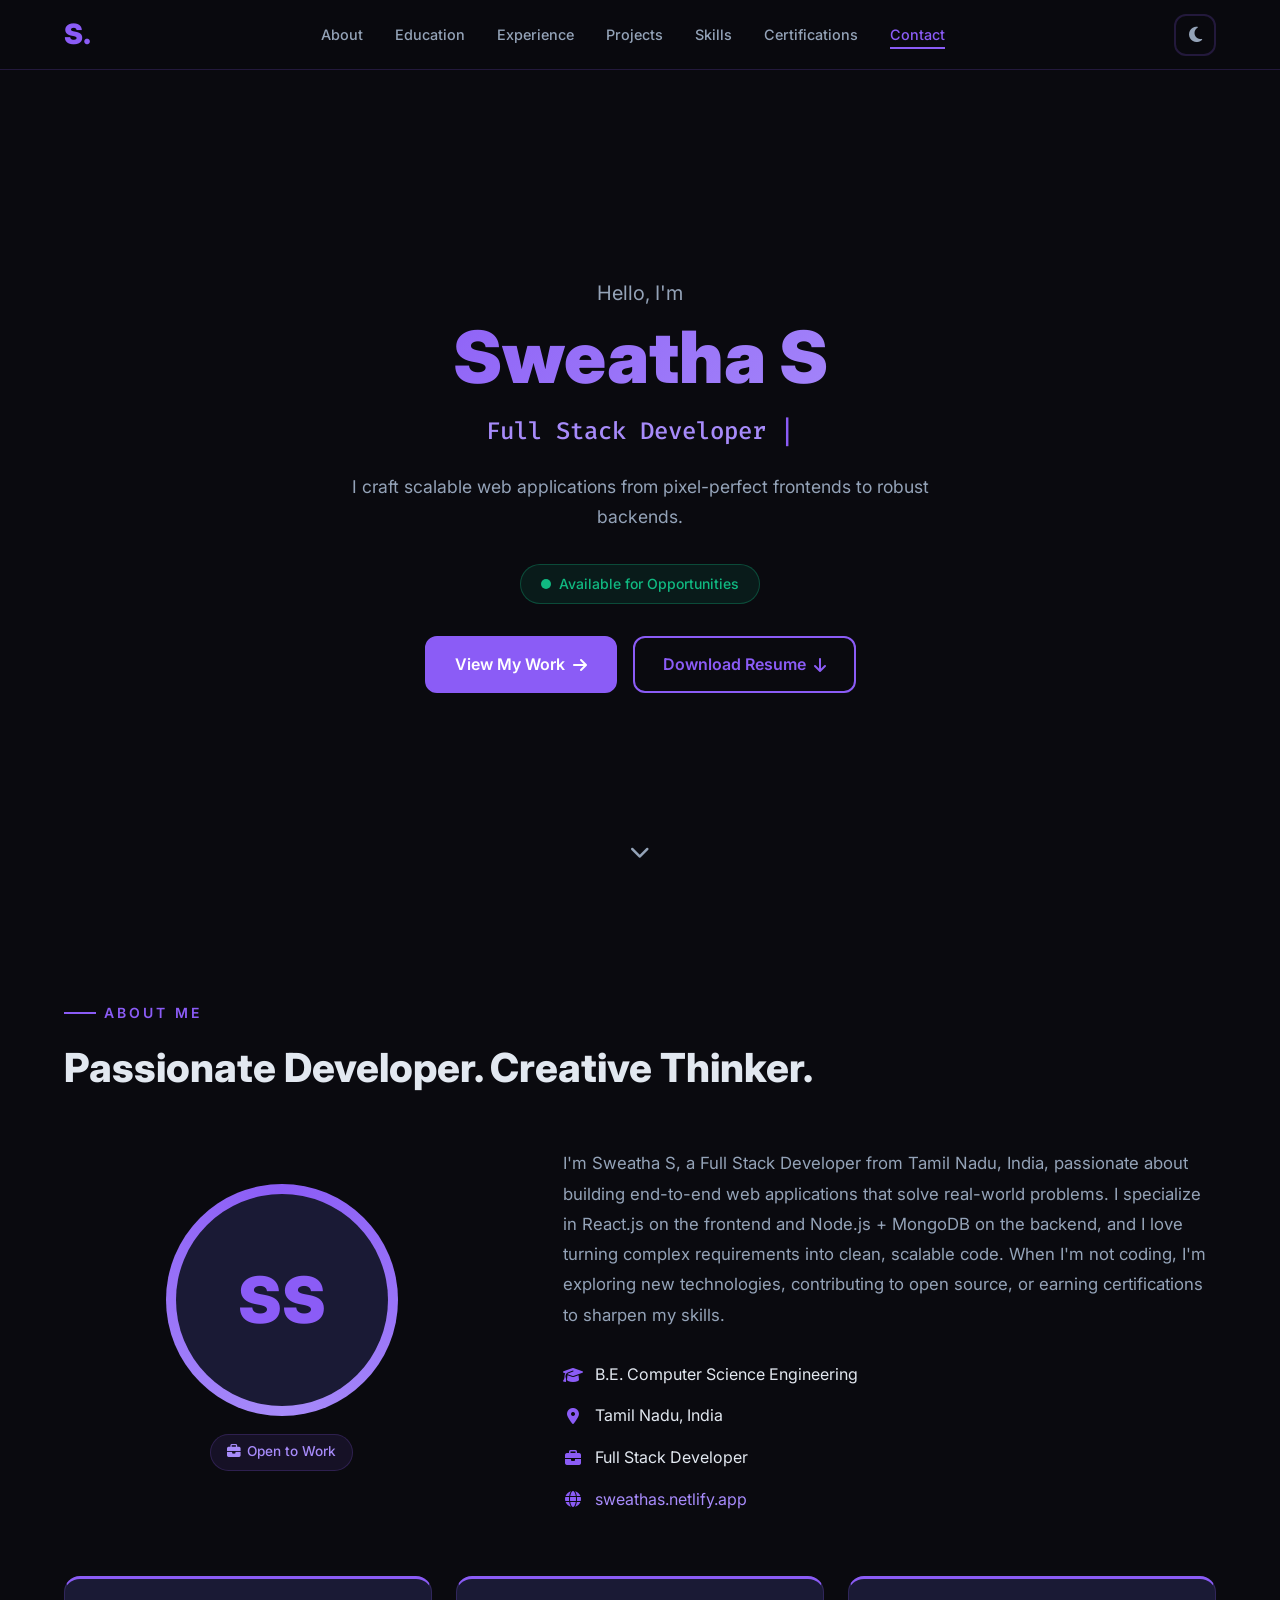
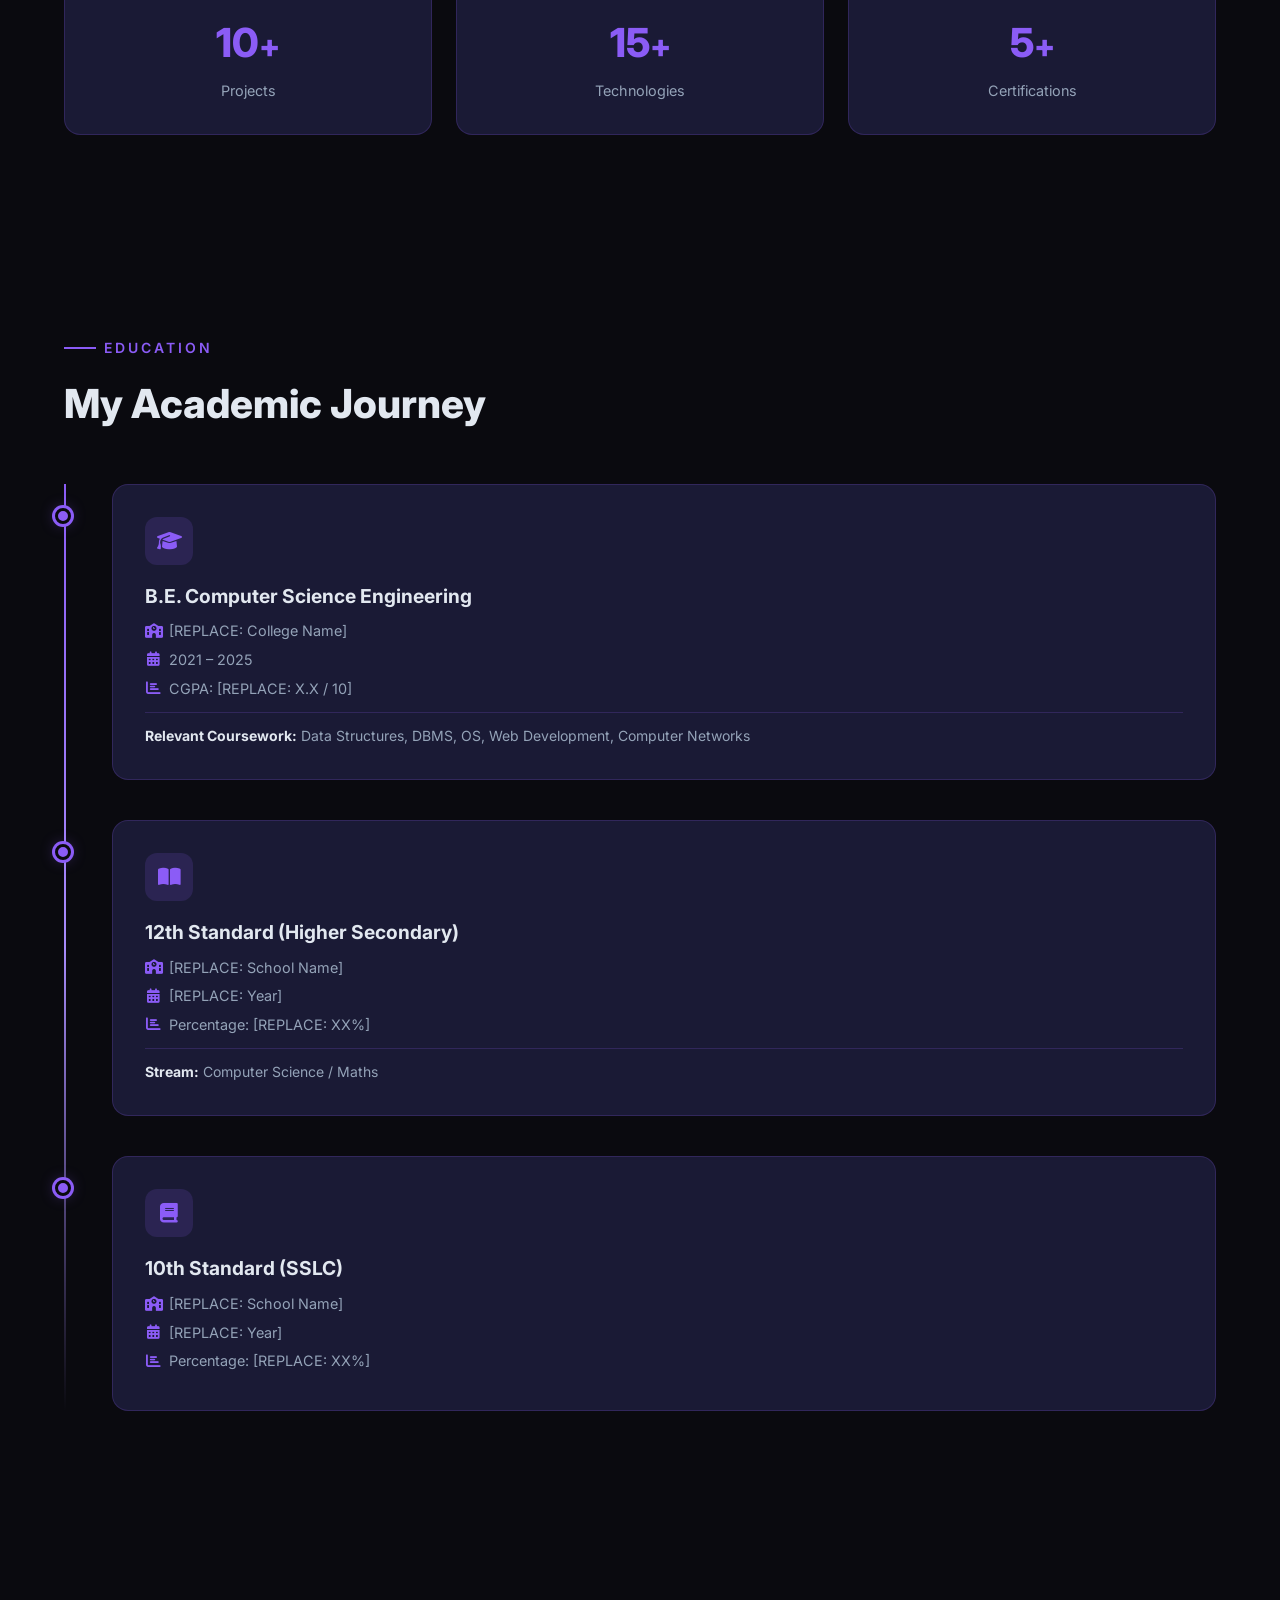
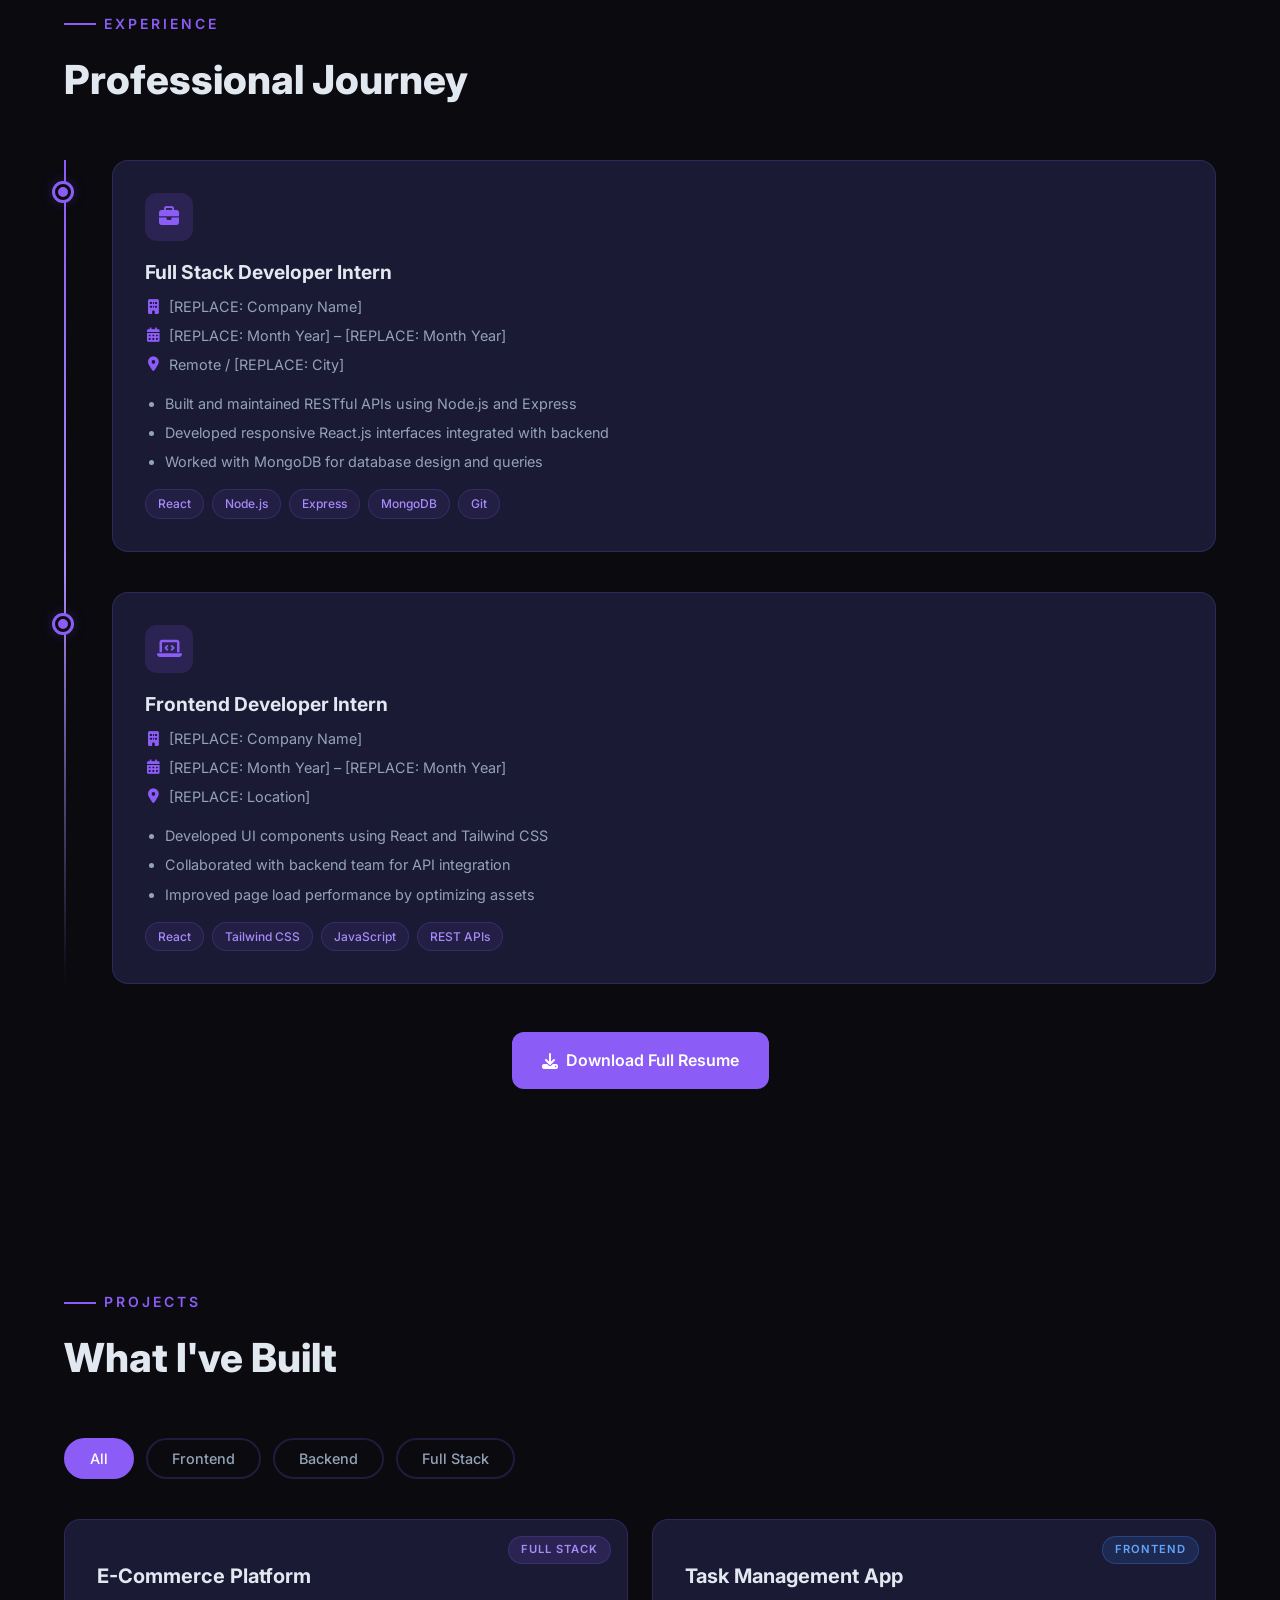
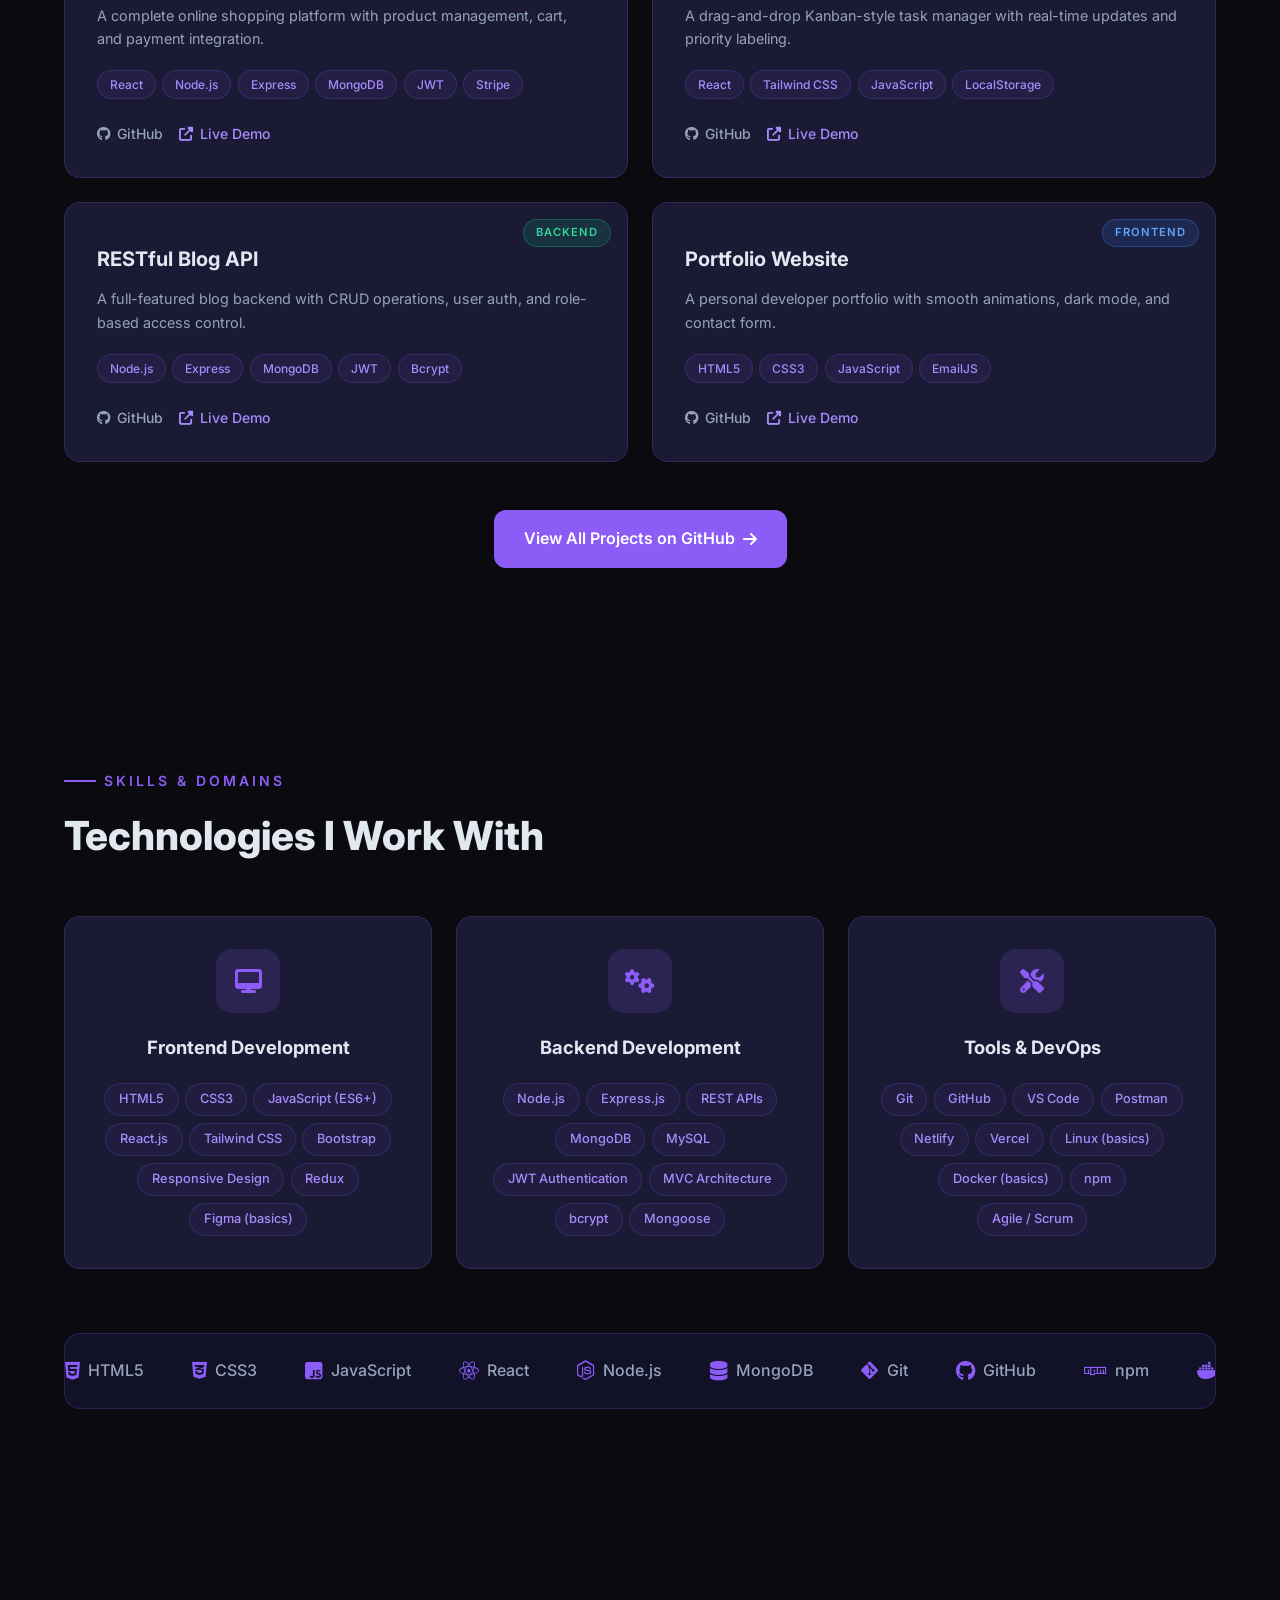
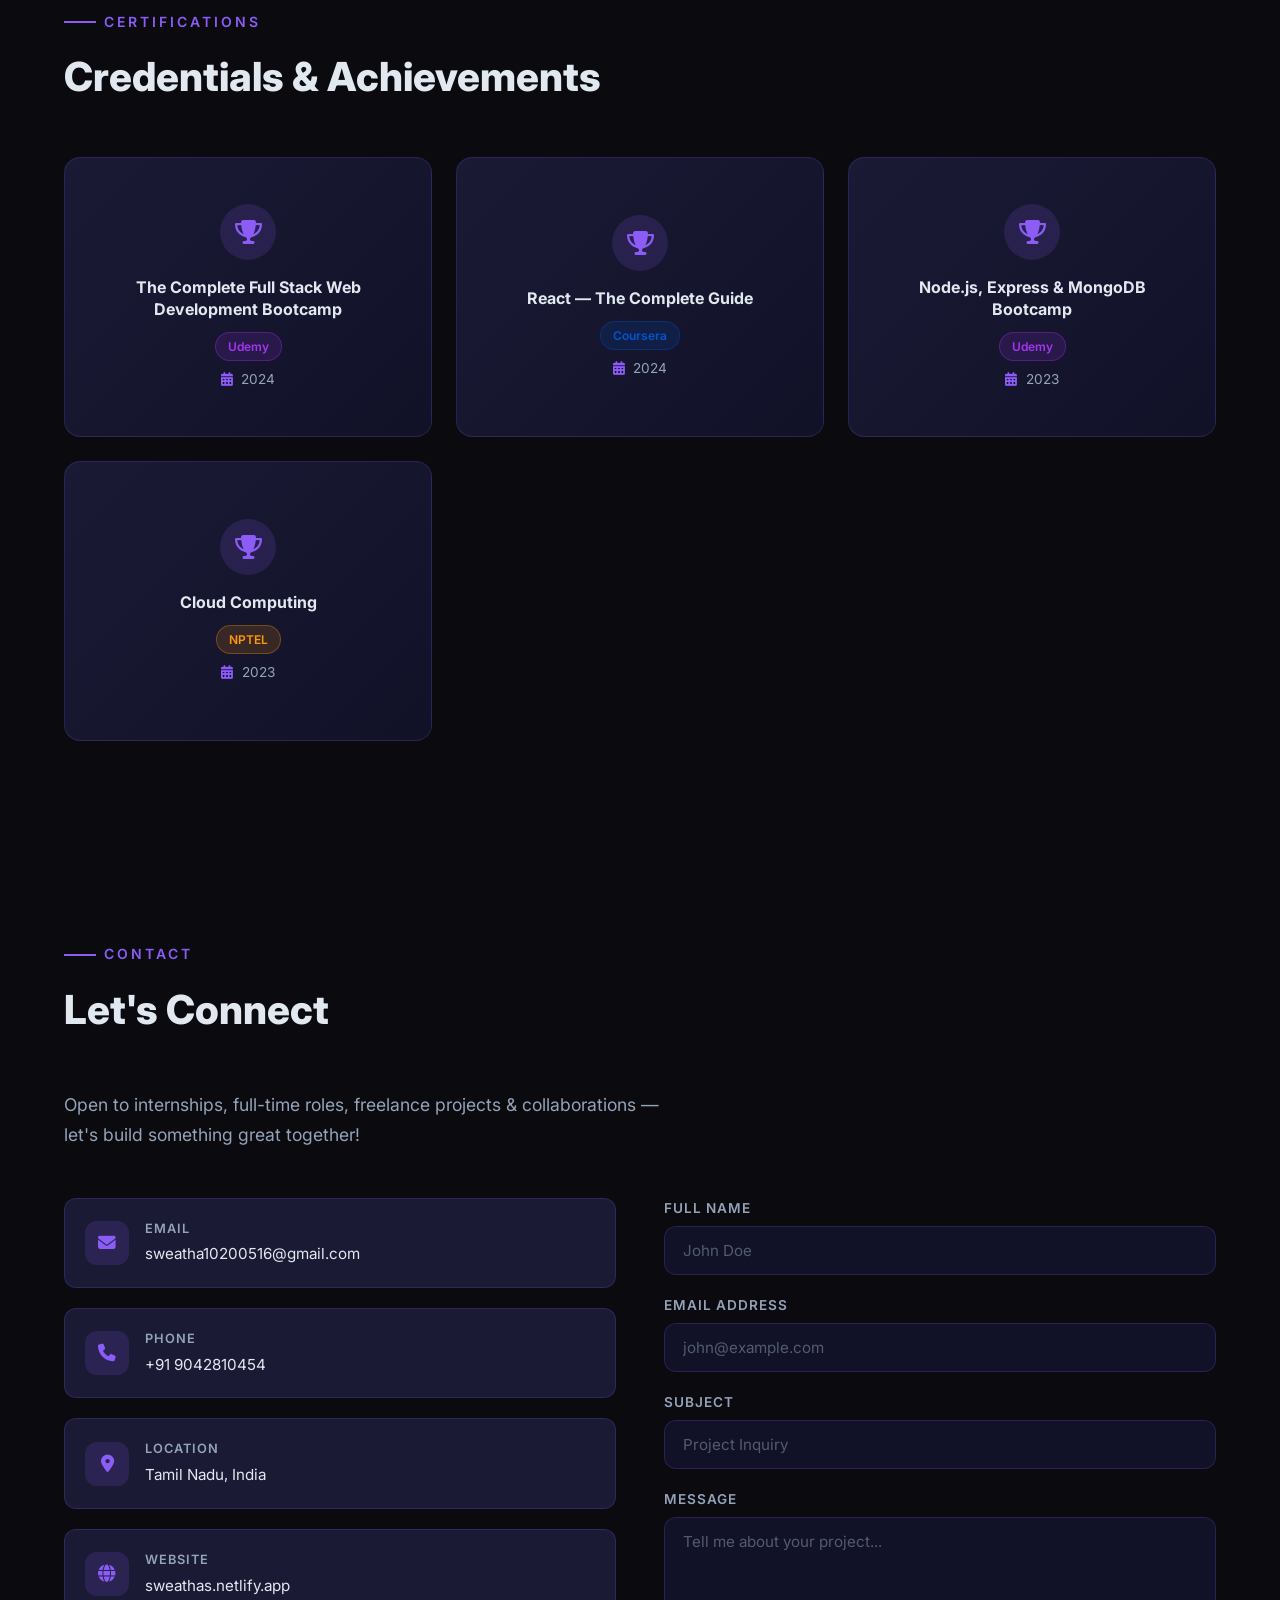
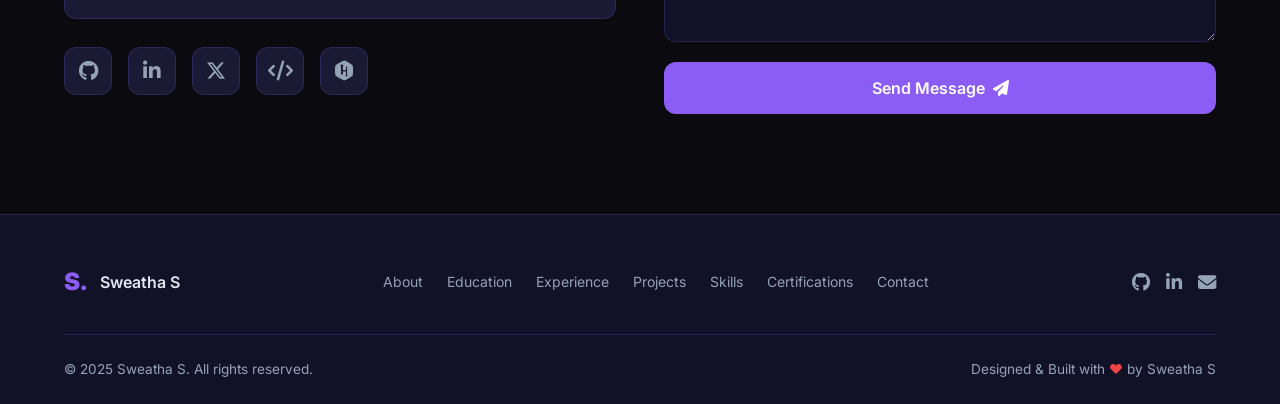
==== index.html @ 64a3765b "Initial commit: Complete personal portfolio website - Full responsive portfolio with 10 sections (Na" ====
<!DOCTYPE html>
<html lang="en">
<head>
  <meta charset="UTF-8" />
  <meta name="viewport" content="width=device-width, initial-scale=1.0" />
  <title>Sweatha S | Full Stack Developer</title>

  <!-- SEO Meta Tags -->
  <meta name="description" content="Portfolio of Sweatha S — Full Stack Developer specializing in React, Node.js & MongoDB." />
  <meta name="keywords" content="Sweatha S, Full Stack Developer, React Developer, Node.js, Portfolio, Tamil Nadu" />
  <meta name="author" content="Sweatha S" />

  <!-- Open Graph -->
  <meta property="og:title" content="Sweatha S | Full Stack Developer" />
  <meta property="og:description" content="Full Stack Developer Portfolio — React, Node.js, MongoDB" />
  <meta property="og:url" content="https://sweathas.netlify.app" />
  <meta property="og:type" content="website" />
  <meta name="theme-color" content="#8B5CF6" />

  <!-- Font Awesome -->
  <link rel="stylesheet" href="https://cdnjs.cloudflare.com/ajax/libs/font-awesome/6.5.1/css/all.min.css" />

  <!-- Google Fonts -->
  <link rel="preconnect" href="https://fonts.googleapis.com" />
  <link rel="preconnect" href="https://fonts.gstatic.com" crossorigin />
  <link href="https://fonts.googleapis.com/css2?family=Inter:wght@300;400;500;600;700;800;900&family=Fira+Code:wght@400;500&display=swap" rel="stylesheet" />

  <!-- Stylesheet -->
  <link rel="stylesheet" href="style.css" />
</head>
<body>

  <!-- ============================================
       PRELOADER
  ============================================ -->
  <div class="preloader" id="preloader">
    <div class="preloader__logo">S.</div>
  </div>

  <!-- ============================================
       SCROLL PROGRESS BAR
  ============================================ -->
  <div class="scroll-progress" id="scrollProgress"></div>

  <!-- ============================================
       NAVBAR
  ============================================ -->
  <nav class="navbar" id="navbar">
    <div class="navbar__container">
      <!-- Logo -->
      <a href="#hero" class="navbar__logo">S.</a>

      <!-- Nav Links -->
      <ul class="navbar__menu" id="navMenu">
        <li><a href="#about" class="navbar__link">About</a></li>
        <li><a href="#education" class="navbar__link">Education</a></li>
        <li><a href="#experience" class="navbar__link">Experience</a></li>
        <li><a href="#projects" class="navbar__link">Projects</a></li>
        <li><a href="#skills" class="navbar__link">Skills</a></li>
        <li><a href="#certifications" class="navbar__link">Certifications</a></li>
        <li><a href="#contact" class="navbar__link">Contact</a></li>
      </ul>

      <!-- Right Side Actions -->
      <div class="navbar__actions">
        <!-- Dark/Light Mode Toggle -->
        <button class="navbar__theme-toggle" id="themeToggle" aria-label="Toggle dark/light mode">
          <i class="fas fa-moon"></i>
        </button>

        <!-- Hamburger Menu -->
        <button class="navbar__hamburger" id="hamburger" aria-label="Toggle menu">
          <span class="navbar__hamburger-line"></span>
          <span class="navbar__hamburger-line"></span>
          <span class="navbar__hamburger-line"></span>
        </button>
      </div>
    </div>
  </nav>

  <!-- ============================================
       SECTION 1: HERO
  ============================================ -->
  <section class="hero" id="hero">
    <!-- Particle Background -->
    <div class="hero__particles" id="heroParticles"></div>

    <div class="hero__content">
      <p class="hero__greeting">Hello, I'm</p>
      <h1 class="hero__name">Sweatha S</h1>
      <div class="hero__typewriter">
        <span class="hero__typewriter-text" id="typewriterText"></span>
        <span class="hero__typewriter-cursor">|</span>
      </div>
      <p class="hero__tagline">
        I craft scalable web applications from pixel-perfect frontends to robust backends.
      </p>

      <!-- Available Badge -->
      <div class="hero__badge">
        <span class="hero__badge-dot"></span>
        Available for Opportunities
      </div>

      <!-- CTA Buttons -->
      <div class="hero__cta">
        <a href="#projects" class="btn btn--primary">
          View My Work <i class="fas fa-arrow-right"></i>
        </a>
        <a href="./assets/resume.pdf" download class="btn btn--outline">
          Download Resume <i class="fas fa-arrow-down"></i>
        </a>
      </div>
    </div>

    <!-- Scroll Down Indicator -->
    <div class="hero__scroll-indicator">
      <div class="hero__scroll-arrow">
        <i class="fas fa-chevron-down"></i>
      </div>
    </div>
  </section>

  <!-- ============================================
       SECTION 2: ABOUT ME
  ============================================ -->
  <section class="about section" id="about">
    <div class="container">
      <div class="section__label">About Me</div>
      <h2 class="section__title">Passionate Developer. Creative Thinker.</h2>

      <div class="about__grid">
        <!-- Left Column: Profile Image -->
        <div class="about__image-col">
          <div class="about__image-wrapper">
            <div class="about__image-glow"></div>
            <div class="about__image-placeholder">SS</div>
          </div>
          <div class="about__status-badge">
            <i class="fas fa-briefcase"></i> Open to Work
          </div>
        </div>

        <!-- Right Column: Info -->
        <div class="about__info-col">
          <p class="about__bio">
            I'm Sweatha S, a Full Stack Developer from Tamil Nadu, India, passionate about building end-to-end web applications that solve real-world problems. I specialize in React.js on the frontend and Node.js + MongoDB on the backend, and I love turning complex requirements into clean, scalable code. When I'm not coding, I'm exploring new technologies, contributing to open source, or earning certifications to sharpen my skills.
          </p>
          <div class="about__details">
            <div class="about__detail-row">
              <i class="fas fa-graduation-cap"></i>
              <span>B.E. Computer Science Engineering</span>
            </div>
            <div class="about__detail-row">
              <i class="fas fa-map-marker-alt"></i>
              <span>Tamil Nadu, India</span>
            </div>
            <div class="about__detail-row">
              <i class="fas fa-briefcase"></i>
              <span>Full Stack Developer</span>
            </div>
            <div class="about__detail-row">
              <i class="fas fa-globe"></i>
              <a href="https://sweathas.netlify.app" target="_blank" rel="noopener">sweathas.netlify.app</a>
            </div>
          </div>
        </div>
      </div>

      <!-- Stats -->
      <div class="about__stats">
        <div class="about__stat-card">
          <span class="about__stat-number" data-target="10">0</span><span class="about__stat-plus">+</span>
          <span class="about__stat-label">Projects</span>
        </div>
        <div class="about__stat-card">
          <span class="about__stat-number" data-target="15">0</span><span class="about__stat-plus">+</span>
          <span class="about__stat-label">Technologies</span>
        </div>
        <div class="about__stat-card">
          <span class="about__stat-number" data-target="5">0</span><span class="about__stat-plus">+</span>
          <span class="about__stat-label">Certifications</span>
        </div>
      </div>
    </div>
  </section>

  <!-- ============================================
       SECTION 3: EDUCATION
  ============================================ -->
  <section class="education section" id="education">
    <div class="container">
      <div class="section__label">Education</div>
      <h2 class="section__title">My Academic Journey</h2>

      <div class="timeline">
        <!-- Card 1: B.E. -->
        <div class="timeline__item timeline__item--left" data-animate="slide-left">
          <div class="timeline__dot"></div>
          <div class="timeline__card">
            <div class="timeline__icon"><i class="fas fa-graduation-cap"></i></div>
            <h3 class="timeline__title">B.E. Computer Science Engineering</h3>
            <p class="timeline__subtitle">
              <i class="fas fa-school"></i> [REPLACE: College Name]
            </p>
            <p class="timeline__date">
              <i class="fas fa-calendar-alt"></i> 2021 &ndash; 2025
            </p>
            <p class="timeline__detail">
              <i class="fas fa-chart-bar"></i> CGPA: [REPLACE: X.X / 10]
            </p>
            <p class="timeline__coursework">
              <strong>Relevant Coursework:</strong> Data Structures, DBMS, OS, Web Development, Computer Networks
            </p>
          </div>
        </div>

        <!-- Card 2: 12th Standard -->
        <div class="timeline__item timeline__item--left" data-animate="slide-left">
          <div class="timeline__dot"></div>
          <div class="timeline__card">
            <div class="timeline__icon"><i class="fas fa-book-open"></i></div>
            <h3 class="timeline__title">12th Standard (Higher Secondary)</h3>
            <p class="timeline__subtitle">
              <i class="fas fa-school"></i> [REPLACE: School Name]
            </p>
            <p class="timeline__date">
              <i class="fas fa-calendar-alt"></i> [REPLACE: Year]
            </p>
            <p class="timeline__detail">
              <i class="fas fa-chart-bar"></i> Percentage: [REPLACE: XX%]
            </p>
            <p class="timeline__coursework">
              <strong>Stream:</strong> Computer Science / Maths
            </p>
          </div>
        </div>

        <!-- Card 3: 10th Standard -->
        <div class="timeline__item timeline__item--left" data-animate="slide-left">
          <div class="timeline__dot"></div>
          <div class="timeline__card">
            <div class="timeline__icon"><i class="fas fa-book"></i></div>
            <h3 class="timeline__title">10th Standard (SSLC)</h3>
            <p class="timeline__subtitle">
              <i class="fas fa-school"></i> [REPLACE: School Name]
            </p>
            <p class="timeline__date">
              <i class="fas fa-calendar-alt"></i> [REPLACE: Year]
            </p>
            <p class="timeline__detail">
              <i class="fas fa-chart-bar"></i> Percentage: [REPLACE: XX%]
            </p>
          </div>
        </div>
      </div>
    </div>
  </section>

  <!-- ============================================
       SECTION 4: EXPERIENCE
  ============================================ -->
  <section class="experience section" id="experience">
    <div class="container">
      <div class="section__label">Experience</div>
      <h2 class="section__title">Professional Journey</h2>

      <div class="timeline timeline--right">
        <!-- Entry 1 -->
        <div class="timeline__item timeline__item--right" data-animate="slide-right">
          <div class="timeline__dot"></div>
          <div class="timeline__card">
            <div class="timeline__icon"><i class="fas fa-briefcase"></i></div>
            <h3 class="timeline__title">Full Stack Developer Intern</h3>
            <p class="timeline__subtitle">
              <i class="fas fa-building"></i> [REPLACE: Company Name]
            </p>
            <p class="timeline__date">
              <i class="fas fa-calendar-alt"></i> [REPLACE: Month Year] &ndash; [REPLACE: Month Year]
            </p>
            <p class="timeline__location">
              <i class="fas fa-map-marker-alt"></i> Remote / [REPLACE: City]
            </p>
            <ul class="timeline__list">
              <li>Built and maintained RESTful APIs using Node.js and Express</li>
              <li>Developed responsive React.js interfaces integrated with backend</li>
              <li>Worked with MongoDB for database design and queries</li>
            </ul>
            <div class="timeline__tech-tags">
              <span class="tag">React</span>
              <span class="tag">Node.js</span>
              <span class="tag">Express</span>
              <span class="tag">MongoDB</span>
              <span class="tag">Git</span>
            </div>
          </div>
        </div>

        <!-- Entry 2 -->
        <div class="timeline__item timeline__item--right" data-animate="slide-right">
          <div class="timeline__dot"></div>
          <div class="timeline__card">
            <div class="timeline__icon"><i class="fas fa-laptop-code"></i></div>
            <h3 class="timeline__title">Frontend Developer Intern</h3>
            <p class="timeline__subtitle">
              <i class="fas fa-building"></i> [REPLACE: Company Name]
            </p>
            <p class="timeline__date">
              <i class="fas fa-calendar-alt"></i> [REPLACE: Month Year] &ndash; [REPLACE: Month Year]
            </p>
            <p class="timeline__location">
              <i class="fas fa-map-marker-alt"></i> [REPLACE: Location]
            </p>
            <ul class="timeline__list">
              <li>Developed UI components using React and Tailwind CSS</li>
              <li>Collaborated with backend team for API integration</li>
              <li>Improved page load performance by optimizing assets</li>
            </ul>
            <div class="timeline__tech-tags">
              <span class="tag">React</span>
              <span class="tag">Tailwind CSS</span>
              <span class="tag">JavaScript</span>
              <span class="tag">REST APIs</span>
            </div>
          </div>
        </div>
      </div>

      <!-- Download Resume -->
      <div class="experience__resume">
        <a href="./assets/resume.pdf" download class="btn btn--primary">
          <i class="fas fa-download"></i> Download Full Resume
        </a>
      </div>
    </div>
  </section>

  <!-- ============================================
       SECTION 5: PROJECTS
  ============================================ -->
  <section class="projects section" id="projects">
    <div class="container">
      <div class="section__label">Projects</div>
      <h2 class="section__title">What I've Built</h2>

      <!-- Filter Tabs -->
      <div class="projects__filters">
        <button class="projects__filter-btn projects__filter-btn--active" data-filter="all">All</button>
        <button class="projects__filter-btn" data-filter="frontend">Frontend</button>
        <button class="projects__filter-btn" data-filter="backend">Backend</button>
        <button class="projects__filter-btn" data-filter="fullstack">Full Stack</button>
      </div>

      <!-- Projects Grid -->
      <div class="projects__grid">
        <!-- Card 1 -->
        <div class="projects__card" data-category="fullstack">
          <div class="projects__card-badge projects__card-badge--fullstack">Full Stack</div>
          <h3 class="projects__card-title">E-Commerce Platform</h3>
          <p class="projects__card-desc">A complete online shopping platform with product management, cart, and payment integration.</p>
          <div class="projects__card-tags">
            <span class="tag">React</span>
            <span class="tag">Node.js</span>
            <span class="tag">Express</span>
            <span class="tag">MongoDB</span>
            <span class="tag">JWT</span>
            <span class="tag">Stripe</span>
          </div>
          <div class="projects__card-links">
            <a href="[REPLACE: GitHub URL]" target="_blank" rel="noopener" class="projects__card-link">
              <i class="fab fa-github"></i> GitHub
            </a>
            <a href="[REPLACE: Live URL]" target="_blank" rel="noopener" class="projects__card-link projects__card-link--live">
              <i class="fas fa-external-link-alt"></i> Live Demo
            </a>
          </div>
        </div>

        <!-- Card 2 -->
        <div class="projects__card" data-category="frontend">
          <div class="projects__card-badge projects__card-badge--frontend">Frontend</div>
          <h3 class="projects__card-title">Task Management App</h3>
          <p class="projects__card-desc">A drag-and-drop Kanban-style task manager with real-time updates and priority labeling.</p>
          <div class="projects__card-tags">
            <span class="tag">React</span>
            <span class="tag">Tailwind CSS</span>
            <span class="tag">JavaScript</span>
            <span class="tag">LocalStorage</span>
          </div>
          <div class="projects__card-links">
            <a href="[REPLACE: GitHub URL]" target="_blank" rel="noopener" class="projects__card-link">
              <i class="fab fa-github"></i> GitHub
            </a>
            <a href="[REPLACE: Live URL]" target="_blank" rel="noopener" class="projects__card-link projects__card-link--live">
              <i class="fas fa-external-link-alt"></i> Live Demo
            </a>
          </div>
        </div>

        <!-- Card 3 -->
        <div class="projects__card" data-category="backend">
          <div class="projects__card-badge projects__card-badge--backend">Backend</div>
          <h3 class="projects__card-title">RESTful Blog API</h3>
          <p class="projects__card-desc">A full-featured blog backend with CRUD operations, user auth, and role-based access control.</p>
          <div class="projects__card-tags">
            <span class="tag">Node.js</span>
            <span class="tag">Express</span>
            <span class="tag">MongoDB</span>
            <span class="tag">JWT</span>
            <span class="tag">Bcrypt</span>
          </div>
          <div class="projects__card-links">
            <a href="[REPLACE: GitHub URL]" target="_blank" rel="noopener" class="projects__card-link">
              <i class="fab fa-github"></i> GitHub
            </a>
            <a href="[REPLACE: Live URL]" target="_blank" rel="noopener" class="projects__card-link projects__card-link--live">
              <i class="fas fa-external-link-alt"></i> Live Demo
            </a>
          </div>
        </div>

        <!-- Card 4 -->
        <div class="projects__card" data-category="frontend">
          <div class="projects__card-badge projects__card-badge--frontend">Frontend</div>
          <h3 class="projects__card-title">Portfolio Website</h3>
          <p class="projects__card-desc">A personal developer portfolio with smooth animations, dark mode, and contact form.</p>
          <div class="projects__card-tags">
            <span class="tag">HTML5</span>
            <span class="tag">CSS3</span>
            <span class="tag">JavaScript</span>
            <span class="tag">EmailJS</span>
          </div>
          <div class="projects__card-links">
            <a href="https://github.com/sweatha2005" target="_blank" rel="noopener" class="projects__card-link">
              <i class="fab fa-github"></i> GitHub
            </a>
            <a href="https://sweathas.netlify.app" target="_blank" rel="noopener" class="projects__card-link projects__card-link--live">
              <i class="fas fa-external-link-alt"></i> Live Demo
            </a>
          </div>
        </div>
      </div>

      <!-- View All Projects -->
      <div class="projects__view-all">
        <a href="https://github.com/sweatha2005" target="_blank" rel="noopener" class="btn btn--primary">
          View All Projects on GitHub <i class="fas fa-arrow-right"></i>
        </a>
      </div>
    </div>
  </section>

  <!-- ============================================
       SECTION 6: SKILLS & DOMAINS
  ============================================ -->
  <section class="skills section" id="skills">
    <div class="container">
      <div class="section__label">Skills &amp; Domains</div>
      <h2 class="section__title">Technologies I Work With</h2>

      <div class="skills__domains">
        <!-- Domain 1: Frontend -->
        <div class="skills__domain-card" data-animate="fade-up">
          <div class="skills__domain-icon"><i class="fas fa-desktop"></i></div>
          <h3 class="skills__domain-title">Frontend Development</h3>
          <div class="skills__tags">
            <span class="skills__tag">HTML5</span>
            <span class="skills__tag">CSS3</span>
            <span class="skills__tag">JavaScript (ES6+)</span>
            <span class="skills__tag">React.js</span>
            <span class="skills__tag">Tailwind CSS</span>
            <span class="skills__tag">Bootstrap</span>
            <span class="skills__tag">Responsive Design</span>
            <span class="skills__tag">Redux</span>
            <span class="skills__tag">Figma (basics)</span>
          </div>
        </div>

        <!-- Domain 2: Backend -->
        <div class="skills__domain-card" data-animate="fade-up">
          <div class="skills__domain-icon"><i class="fas fa-cogs"></i></div>
          <h3 class="skills__domain-title">Backend Development</h3>
          <div class="skills__tags">
            <span class="skills__tag">Node.js</span>
            <span class="skills__tag">Express.js</span>
            <span class="skills__tag">REST APIs</span>
            <span class="skills__tag">MongoDB</span>
            <span class="skills__tag">MySQL</span>
            <span class="skills__tag">JWT Authentication</span>
            <span class="skills__tag">MVC Architecture</span>
            <span class="skills__tag">bcrypt</span>
            <span class="skills__tag">Mongoose</span>
          </div>
        </div>

        <!-- Domain 3: Tools & DevOps -->
        <div class="skills__domain-card" data-animate="fade-up">
          <div class="skills__domain-icon"><i class="fas fa-tools"></i></div>
          <h3 class="skills__domain-title">Tools &amp; DevOps</h3>
          <div class="skills__tags">
            <span class="skills__tag">Git</span>
            <span class="skills__tag">GitHub</span>
            <span class="skills__tag">VS Code</span>
            <span class="skills__tag">Postman</span>
            <span class="skills__tag">Netlify</span>
            <span class="skills__tag">Vercel</span>
            <span class="skills__tag">Linux (basics)</span>
            <span class="skills__tag">Docker (basics)</span>
            <span class="skills__tag">npm</span>
            <span class="skills__tag">Agile / Scrum</span>
          </div>
        </div>
      </div>

      <!-- Tech Marquee -->
      <div class="skills__marquee">
        <div class="skills__marquee-track">
          <span class="skills__marquee-item"><i class="fab fa-html5"></i> HTML5</span>
          <span class="skills__marquee-item"><i class="fab fa-css3-alt"></i> CSS3</span>
          <span class="skills__marquee-item"><i class="fab fa-js-square"></i> JavaScript</span>
          <span class="skills__marquee-item"><i class="fab fa-react"></i> React</span>
          <span class="skills__marquee-item"><i class="fab fa-node-js"></i> Node.js</span>
          <span class="skills__marquee-item"><i class="fas fa-database"></i> MongoDB</span>
          <span class="skills__marquee-item"><i class="fab fa-git-alt"></i> Git</span>
          <span class="skills__marquee-item"><i class="fab fa-github"></i> GitHub</span>
          <span class="skills__marquee-item"><i class="fab fa-npm"></i> npm</span>
          <span class="skills__marquee-item"><i class="fab fa-docker"></i> Docker</span>
          <span class="skills__marquee-item"><i class="fab fa-linux"></i> Linux</span>
          <span class="skills__marquee-item"><i class="fab fa-figma"></i> Figma</span>
          <!-- Duplicate for seamless loop -->
          <span class="skills__marquee-item"><i class="fab fa-html5"></i> HTML5</span>
          <span class="skills__marquee-item"><i class="fab fa-css3-alt"></i> CSS3</span>
          <span class="skills__marquee-item"><i class="fab fa-js-square"></i> JavaScript</span>
          <span class="skills__marquee-item"><i class="fab fa-react"></i> React</span>
          <span class="skills__marquee-item"><i class="fab fa-node-js"></i> Node.js</span>
          <span class="skills__marquee-item"><i class="fas fa-database"></i> MongoDB</span>
          <span class="skills__marquee-item"><i class="fab fa-git-alt"></i> Git</span>
          <span class="skills__marquee-item"><i class="fab fa-github"></i> GitHub</span>
          <span class="skills__marquee-item"><i class="fab fa-npm"></i> npm</span>
          <span class="skills__marquee-item"><i class="fab fa-docker"></i> Docker</span>
          <span class="skills__marquee-item"><i class="fab fa-linux"></i> Linux</span>
          <span class="skills__marquee-item"><i class="fab fa-figma"></i> Figma</span>
        </div>
      </div>
    </div>
  </section>

  <!-- ============================================
       SECTION 7: CERTIFICATIONS
  ============================================ -->
  <section class="certifications section" id="certifications">
    <div class="container">
      <div class="section__label">Certifications</div>
      <h2 class="section__title">Credentials &amp; Achievements</h2>

      <div class="certifications__grid">
        <!-- Cert 1 -->
        <div class="certifications__card">
          <div class="certifications__card-inner">
            <div class="certifications__card-front">
              <div class="certifications__card-icon"><i class="fas fa-trophy"></i></div>
              <h3 class="certifications__card-title">The Complete Full Stack Web Development Bootcamp</h3>
              <div class="certifications__card-org">
                <span class="certifications__org-badge certifications__org-badge--udemy">Udemy</span>
              </div>
              <p class="certifications__card-date"><i class="fas fa-calendar-alt"></i> 2024</p>
            </div>
            <div class="certifications__card-back">
              <i class="fas fa-certificate"></i>
              <p>Full Stack Web Development Bootcamp</p>
              <a href="[REPLACE: Certificate Link]" target="_blank" rel="noopener" class="btn btn--small">
                View Certificate <i class="fas fa-external-link-alt"></i>
              </a>
            </div>
          </div>
        </div>

        <!-- Cert 2 -->
        <div class="certifications__card">
          <div class="certifications__card-inner">
            <div class="certifications__card-front">
              <div class="certifications__card-icon"><i class="fas fa-trophy"></i></div>
              <h3 class="certifications__card-title">React &mdash; The Complete Guide</h3>
              <div class="certifications__card-org">
                <span class="certifications__org-badge certifications__org-badge--coursera">Coursera</span>
              </div>
              <p class="certifications__card-date"><i class="fas fa-calendar-alt"></i> 2024</p>
            </div>
            <div class="certifications__card-back">
              <i class="fas fa-certificate"></i>
              <p>React &mdash; The Complete Guide</p>
              <a href="[REPLACE: Certificate Link]" target="_blank" rel="noopener" class="btn btn--small">
                View Certificate <i class="fas fa-external-link-alt"></i>
              </a>
            </div>
          </div>
        </div>

        <!-- Cert 3 -->
        <div class="certifications__card">
          <div class="certifications__card-inner">
            <div class="certifications__card-front">
              <div class="certifications__card-icon"><i class="fas fa-trophy"></i></div>
              <h3 class="certifications__card-title">Node.js, Express &amp; MongoDB Bootcamp</h3>
              <div class="certifications__card-org">
                <span class="certifications__org-badge certifications__org-badge--udemy">Udemy</span>
              </div>
              <p class="certifications__card-date"><i class="fas fa-calendar-alt"></i> 2023</p>
            </div>
            <div class="certifications__card-back">
              <i class="fas fa-certificate"></i>
              <p>Node.js, Express &amp; MongoDB Bootcamp</p>
              <a href="[REPLACE: Certificate Link]" target="_blank" rel="noopener" class="btn btn--small">
                View Certificate <i class="fas fa-external-link-alt"></i>
              </a>
            </div>
          </div>
        </div>

        <!-- Cert 4 -->
        <div class="certifications__card">
          <div class="certifications__card-inner">
            <div class="certifications__card-front">
              <div class="certifications__card-icon"><i class="fas fa-trophy"></i></div>
              <h3 class="certifications__card-title">Cloud Computing</h3>
              <div class="certifications__card-org">
                <span class="certifications__org-badge certifications__org-badge--nptel">NPTEL</span>
              </div>
              <p class="certifications__card-date"><i class="fas fa-calendar-alt"></i> 2023</p>
            </div>
            <div class="certifications__card-back">
              <i class="fas fa-certificate"></i>
              <p>Cloud Computing</p>
              <a href="[REPLACE: Certificate Link]" target="_blank" rel="noopener" class="btn btn--small">
                View Certificate <i class="fas fa-external-link-alt"></i>
              </a>
            </div>
          </div>
        </div>
      </div>
    </div>
  </section>

  <!-- ============================================
       SECTION 8: CONTACT
  ============================================ -->
  <section class="contact section" id="contact">
    <div class="container">
      <div class="section__label">Contact</div>
      <h2 class="section__title">Let's Connect</h2>
      <p class="contact__subtitle">
        Open to internships, full-time roles, freelance projects &amp; collaborations &mdash; let's build something great together!
      </p>

      <div class="contact__grid">
        <!-- Left: Contact Info -->
        <div class="contact__info">
          <div class="contact__info-card">
            <i class="fas fa-envelope"></i>
            <div>
              <h4>Email</h4>
              <a href="mailto:sweatha10200516@gmail.com">sweatha10200516@gmail.com</a>
            </div>
          </div>
          <div class="contact__info-card">
            <i class="fas fa-phone"></i>
            <div>
              <h4>Phone</h4>
              <a href="tel:+919042810454">+91 9042810454</a>
            </div>
          </div>
          <div class="contact__info-card">
            <i class="fas fa-map-marker-alt"></i>
            <div>
              <h4>Location</h4>
              <span>Tamil Nadu, India</span>
            </div>
          </div>
          <div class="contact__info-card">
            <i class="fas fa-globe"></i>
            <div>
              <h4>Website</h4>
              <a href="https://sweathas.netlify.app" target="_blank" rel="noopener">sweathas.netlify.app</a>
            </div>
          </div>

          <!-- Social Icons -->
          <div class="contact__socials">
            <a href="https://github.com/sweatha2005" target="_blank" rel="noopener" aria-label="GitHub" class="contact__social-link">
              <i class="fab fa-github"></i>
            </a>
            <a href="https://www.linkedin.com/in/sweatha--s/" target="_blank" rel="noopener" aria-label="LinkedIn" class="contact__social-link">
              <i class="fab fa-linkedin-in"></i>
            </a>
            <a href="[REPLACE: Twitter/X URL]" target="_blank" rel="noopener" aria-label="Twitter" class="contact__social-link">
              <i class="fab fa-x-twitter"></i>
            </a>
            <a href="[REPLACE: LeetCode URL]" target="_blank" rel="noopener" aria-label="LeetCode" class="contact__social-link">
              <i class="fas fa-code"></i>
            </a>
            <a href="[REPLACE: HackerRank URL]" target="_blank" rel="noopener" aria-label="HackerRank" class="contact__social-link">
              <i class="fab fa-hackerrank"></i>
            </a>
          </div>
        </div>

        <!-- Right: Contact Form -->
        <form class="contact__form" id="contactForm">
          <div class="contact__form-group">
            <label for="contactName">Full Name</label>
            <input type="text" id="contactName" name="name" placeholder="John Doe" required />
          </div>
          <div class="contact__form-group">
            <label for="contactEmail">Email Address</label>
            <input type="email" id="contactEmail" name="email" placeholder="john@example.com" required />
          </div>
          <div class="contact__form-group">
            <label for="contactSubject">Subject</label>
            <input type="text" id="contactSubject" name="subject" placeholder="Project Inquiry" required />
          </div>
          <div class="contact__form-group">
            <label for="contactMessage">Message</label>
            <textarea id="contactMessage" name="message" rows="5" placeholder="Tell me about your project..." required></textarea>
          </div>
          <button type="submit" class="btn btn--primary btn--full">
            Send Message <i class="fas fa-paper-plane"></i>
          </button>
        </form>
      </div>
    </div>

    <!-- Toast Notification -->
    <div class="toast" id="toast">
      <i class="fas fa-check-circle"></i>
      <span>Message sent! I'll get back to you soon.</span>
    </div>
  </section>

  <!-- ============================================
       FOOTER
  ============================================ -->
  <footer class="footer">
    <div class="container">
      <div class="footer__top">
        <div class="footer__brand">
          <a href="#hero" class="footer__logo">S.</a>
          <span class="footer__name">Sweatha S</span>
        </div>
        <nav class="footer__nav">
          <a href="#about">About</a>
          <a href="#education">Education</a>
          <a href="#experience">Experience</a>
          <a href="#projects">Projects</a>
          <a href="#skills">Skills</a>
          <a href="#certifications">Certifications</a>
          <a href="#contact">Contact</a>
        </nav>
        <div class="footer__socials">
          <a href="https://github.com/sweatha2005" target="_blank" rel="noopener" aria-label="GitHub">
            <i class="fab fa-github"></i>
          </a>
          <a href="https://www.linkedin.com/in/sweatha--s/" target="_blank" rel="noopener" aria-label="LinkedIn">
            <i class="fab fa-linkedin-in"></i>
          </a>
          <a href="mailto:sweatha10200516@gmail.com" aria-label="Email">
            <i class="fas fa-envelope"></i>
          </a>
        </div>
      </div>
      <div class="footer__divider"></div>
      <div class="footer__bottom">
        <p>&copy; 2025 Sweatha S. All rights reserved.</p>
        <p>Designed &amp; Built with <span class="footer__heart">&hearts;</span> by Sweatha S</p>
      </div>
    </div>
  </footer>

  <!-- Back to Top Button -->
  <button class="back-to-top" id="backToTop" aria-label="Back to top">
    <i class="fas fa-arrow-up"></i>
  </button>

  <!-- Script -->
  <script src="script.js"></script>
</body>
</html>
---- style.css ----
/* ==============================================
   CSS VARIABLES
   ============================================== */
:root {
  --bg: #0A0A0F;
  --surface: #111128;
  --card: #1A1A35;
  --border: rgba(139, 92, 246, 0.2);
  --accent: #8B5CF6;
  --accent-light: #A78BFA;
  --accent-glow: rgba(139, 92, 246, 0.4);
  --text: #E2E8F0;
  --muted: #94A3B8;
  --success: #10B981;
  --font-main: 'Inter', sans-serif;
  --font-code: 'Fira Code', monospace;
  --transition: 0.3s ease;
  --navbar-height: 70px;
}

/* Light mode overrides */
[data-theme="light"] {
  --bg: #F8FAFC;
  --surface: #EEF2FF;
  --card: #FFFFFF;
  --border: rgba(139, 92, 246, 0.25);
  --text: #1E293B;
  --muted: #64748B;
}

/* ==============================================
   RESET & BASE
   ============================================== */
*,
*::before,
*::after {
  margin: 0;
  padding: 0;
  box-sizing: border-box;
}

html {
  scroll-behavior: smooth;
  font-size: 16px;
}

body {
  font-family: var(--font-main);
  background-color: var(--bg);
  color: var(--text);
  line-height: 1.6;
  overflow-x: hidden;
  transition: background-color var(--transition), color var(--transition);
}

a {
  text-decoration: none;
  color: inherit;
  transition: color var(--transition);
}

ul {
  list-style: none;
}

img {
  max-width: 100%;
  display: block;
}

/* Custom Scrollbar */
::-webkit-scrollbar {
  width: 8px;
}
::-webkit-scrollbar-track {
  background: var(--bg);
}
::-webkit-scrollbar-thumb {
  background: var(--accent);
  border-radius: 4px;
}
::-webkit-scrollbar-thumb:hover {
  background: var(--accent-light);
}

/* ==============================================
   UTILITY CLASSES
   ============================================== */
.container {
  max-width: 1200px;
  margin: 0 auto;
  padding: 0 1.5rem;
}

.section {
  padding: 100px 0;
  position: relative;
}

.section__label {
  display: inline-block;
  font-size: 0.875rem;
  font-weight: 600;
  color: var(--accent);
  text-transform: uppercase;
  letter-spacing: 3px;
  margin-bottom: 0.75rem;
  position: relative;
  padding-left: 2.5rem;
}
.section__label::before {
  content: '';
  position: absolute;
  left: 0;
  top: 50%;
  transform: translateY(-50%);
  width: 2rem;
  height: 2px;
  background: var(--accent);
}

.section__title {
  font-size: 2.5rem;
  font-weight: 800;
  margin-bottom: 3rem;
  color: var(--text);
}

/* Buttons */
.btn {
  display: inline-flex;
  align-items: center;
  gap: 0.5rem;
  padding: 0.875rem 1.75rem;
  border-radius: 12px;
  font-size: 1rem;
  font-weight: 600;
  font-family: var(--font-main);
  cursor: pointer;
  border: 2px solid transparent;
  transition: all var(--transition);
  text-decoration: none;
}

.btn--primary {
  background: var(--accent);
  color: #fff;
  border-color: var(--accent);
}
.btn--primary:hover {
  background: var(--accent-light);
  border-color: var(--accent-light);
  box-shadow: 0 0 30px var(--accent-glow);
  transform: translateY(-2px);
}

.btn--outline {
  background: transparent;
  color: var(--accent);
  border-color: var(--accent);
}
.btn--outline:hover {
  background: var(--accent);
  color: #fff;
  box-shadow: 0 0 30px var(--accent-glow);
  transform: translateY(-2px);
}

.btn--small {
  padding: 0.5rem 1rem;
  font-size: 0.875rem;
  border-radius: 8px;
  background: var(--accent);
  color: #fff;
  border: none;
  cursor: pointer;
  display: inline-flex;
  align-items: center;
  gap: 0.4rem;
  transition: all var(--transition);
}
.btn--small:hover {
  background: var(--accent-light);
  box-shadow: 0 0 20px var(--accent-glow);
}

.btn--full {
  width: 100%;
  justify-content: center;
}

/* Tags */
.tag {
  display: inline-block;
  padding: 0.25rem 0.75rem;
  font-size: 0.75rem;
  font-weight: 500;
  border: 1px solid var(--border);
  border-radius: 100px;
  color: var(--accent-light);
  background: rgba(139, 92, 246, 0.08);
  transition: all var(--transition);
}

/* ==============================================
   ANIMATION CLASSES (IntersectionObserver)
   ============================================== */
.reveal {
  opacity: 0;
  transform: translateY(40px);
  transition: opacity 0.7s ease, transform 0.7s ease;
}
.reveal--visible {
  opacity: 1;
  transform: translateY(0);
}
.reveal--left {
  opacity: 0;
  transform: translateX(-60px);
  transition: opacity 0.7s ease, transform 0.7s ease;
}
.reveal--left.reveal--visible {
  opacity: 1;
  transform: translateX(0);
}
.reveal--right {
  opacity: 0;
  transform: translateX(60px);
  transition: opacity 0.7s ease, transform 0.7s ease;
}
.reveal--right.reveal--visible {
  opacity: 1;
  transform: translateX(0);
}

/* ==============================================
   PRELOADER
   ============================================== */
.preloader {
  position: fixed;
  inset: 0;
  z-index: 10000;
  background: var(--bg);
  display: flex;
  align-items: center;
  justify-content: center;
  transition: opacity 0.5s ease, visibility 0.5s ease;
}
.preloader.preloader--hidden {
  opacity: 0;
  visibility: hidden;
}
.preloader__logo {
  font-size: 4rem;
  font-weight: 900;
  color: var(--accent);
  animation: preloaderPulse 1s ease-in-out infinite alternate;
}
@keyframes preloaderPulse {
  from { opacity: 0.3; transform: scale(0.9); }
  to { opacity: 1; transform: scale(1.1); }
}

/* ==============================================
   SCROLL PROGRESS BAR
   ============================================== */
.scroll-progress {
  position: fixed;
  top: 0;
  left: 0;
  height: 3px;
  background: linear-gradient(90deg, var(--accent), var(--accent-light));
  z-index: 9999;
  width: 0%;
  transition: width 0.1s linear;
}

/* ==============================================
   NAVBAR
   ============================================== */
.navbar {
  position: fixed;
  top: 0;
  left: 0;
  width: 100%;
  z-index: 1000;
  background: rgba(10, 10, 15, 0.85);
  backdrop-filter: blur(20px);
  -webkit-backdrop-filter: blur(20px);
  border-bottom: 1px solid var(--border);
  transition: transform 0.3s ease, background var(--transition);
  height: var(--navbar-height);
}
[data-theme="light"] .navbar {
  background: rgba(248, 250, 252, 0.85);
}
.navbar--hidden {
  transform: translateY(-100%);
}

.navbar__container {
  max-width: 1200px;
  margin: 0 auto;
  padding: 0 1.5rem;
  display: flex;
  align-items: center;
  justify-content: space-between;
  height: 100%;
}

.navbar__logo {
  font-size: 1.75rem;
  font-weight: 900;
  color: var(--accent);
  transition: text-shadow var(--transition);
}
.navbar__logo:hover {
  text-shadow: 0 0 20px var(--accent-glow);
}

.navbar__menu {
  display: flex;
  gap: 2rem;
}

.navbar__link {
  font-size: 0.9rem;
  font-weight: 500;
  color: var(--muted);
  position: relative;
  padding: 0.25rem 0;
  transition: color var(--transition);
}
.navbar__link::after {
  content: '';
  position: absolute;
  bottom: -2px;
  left: 0;
  width: 0;
  height: 2px;
  background: var(--accent);
  transition: width var(--transition);
}
.navbar__link:hover,
.navbar__link--active {
  color: var(--accent);
}
.navbar__link:hover::after,
.navbar__link--active::after {
  width: 100%;
}

.navbar__actions {
  display: flex;
  align-items: center;
  gap: 1rem;
}

.navbar__theme-toggle {
  background: none;
  border: 2px solid var(--border);
  color: var(--muted);
  font-size: 1.1rem;
  width: 42px;
  height: 42px;
  border-radius: 12px;
  cursor: pointer;
  display: flex;
  align-items: center;
  justify-content: center;
  transition: all var(--transition);
}
.navbar__theme-toggle:hover {
  border-color: var(--accent);
  color: var(--accent);
  box-shadow: 0 0 15px var(--accent-glow);
}

/* Hamburger */
.navbar__hamburger {
  display: none;
  flex-direction: column;
  gap: 5px;
  background: none;
  border: none;
  cursor: pointer;
  padding: 4px;
  z-index: 1001;
}
.navbar__hamburger-line {
  display: block;
  width: 25px;
  height: 2px;
  background: var(--text);
  border-radius: 2px;
  transition: all var(--transition);
}
.navbar__hamburger--active .navbar__hamburger-line:nth-child(1) {
  transform: rotate(45deg) translate(5px, 5px);
}
.navbar__hamburger--active .navbar__hamburger-line:nth-child(2) {
  opacity: 0;
}
.navbar__hamburger--active .navbar__hamburger-line:nth-child(3) {
  transform: rotate(-45deg) translate(5px, -5px);
}

/* ==============================================
   HERO
   ============================================== */
.hero {
  min-height: 100vh;
  display: flex;
  align-items: center;
  justify-content: center;
  text-align: center;
  position: relative;
  overflow: hidden;
  padding-top: var(--navbar-height);
}

/* Particle Background */
.hero__particles {
  position: absolute;
  inset: 0;
  overflow: hidden;
}
.hero__particle {
  position: absolute;
  width: 3px;
  height: 3px;
  background: var(--accent);
  border-radius: 50%;
  opacity: 0;
  animation: particleFloat linear infinite;
}
@keyframes particleFloat {
  0% {
    opacity: 0;
    transform: translateY(0) scale(0);
  }
  10% {
    opacity: 1;
  }
  90% {
    opacity: 1;
  }
  100% {
    opacity: 0;
    transform: translateY(-100vh) scale(1);
  }
}

.hero__content {
  position: relative;
  z-index: 1;
  max-width: 800px;
  padding: 0 1.5rem;
}

.hero__greeting {
  font-size: 1.25rem;
  color: var(--muted);
  font-weight: 400;
  margin-bottom: 0.5rem;
}

.hero__name {
  font-size: 4.5rem;
  font-weight: 900;
  background: linear-gradient(135deg, var(--accent), var(--accent-light));
  -webkit-background-clip: text;
  -webkit-text-fill-color: transparent;
  background-clip: text;
  line-height: 1.1;
  margin-bottom: 1rem;
}

.hero__typewriter {
  font-size: 1.5rem;
  font-weight: 500;
  color: var(--accent-light);
  min-height: 2.5rem;
  margin-bottom: 1.25rem;
  font-family: var(--font-code);
}
.hero__typewriter-cursor {
  animation: cursorBlink 0.7s infinite;
  color: var(--accent);
}
@keyframes cursorBlink {
  0%, 100% { opacity: 1; }
  50% { opacity: 0; }
}

.hero__tagline {
  font-size: 1.1rem;
  color: var(--muted);
  max-width: 600px;
  margin: 0 auto 2rem;
  line-height: 1.7;
}

.hero__badge {
  display: inline-flex;
  align-items: center;
  gap: 0.5rem;
  padding: 0.5rem 1.25rem;
  border-radius: 100px;
  background: rgba(16, 185, 129, 0.1);
  border: 1px solid rgba(16, 185, 129, 0.3);
  color: var(--success);
  font-size: 0.875rem;
  font-weight: 500;
  margin-bottom: 2rem;
}
.hero__badge-dot {
  width: 10px;
  height: 10px;
  background: var(--success);
  border-radius: 50%;
  animation: pulseDot 2s ease-in-out infinite;
}
@keyframes pulseDot {
  0%, 100% { box-shadow: 0 0 0 0 rgba(16, 185, 129, 0.4); }
  50% { box-shadow: 0 0 0 8px rgba(16, 185, 129, 0); }
}

.hero__cta {
  display: flex;
  gap: 1rem;
  justify-content: center;
  flex-wrap: wrap;
}

.hero__scroll-indicator {
  position: absolute;
  bottom: 2rem;
  left: 50%;
  transform: translateX(-50%);
}
.hero__scroll-arrow {
  animation: scrollBounce 2s ease-in-out infinite;
  color: var(--muted);
  font-size: 1.25rem;
}
@keyframes scrollBounce {
  0%, 20%, 50%, 80%, 100% { transform: translateY(0); }
  40% { transform: translateY(-10px); }
  60% { transform: translateY(-5px); }
}

/* ==============================================
   ABOUT
   ============================================== */
.about__grid {
  display: grid;
  grid-template-columns: 2fr 3fr;
  gap: 4rem;
  align-items: center;
  margin-bottom: 4rem;
}

.about__image-col {
  display: flex;
  flex-direction: column;
  align-items: center;
}

.about__image-wrapper {
  position: relative;
  width: 220px;
  height: 220px;
  margin-bottom: 1.5rem;
}
.about__image-glow {
  position: absolute;
  inset: -6px;
  border-radius: 50%;
  background: conic-gradient(var(--accent), var(--accent-light), var(--accent));
  animation: glowSpin 4s linear infinite;
}
@keyframes glowSpin {
  100% { transform: rotate(360deg); }
}
.about__image-placeholder {
  position: absolute;
  inset: 4px;
  border-radius: 50%;
  background: var(--card);
  display: flex;
  align-items: center;
  justify-content: center;
  font-size: 4rem;
  font-weight: 900;
  color: var(--accent);
  z-index: 1;
}

.about__status-badge {
  display: inline-flex;
  align-items: center;
  gap: 0.4rem;
  padding: 0.4rem 1rem;
  border-radius: 100px;
  background: rgba(139, 92, 246, 0.1);
  border: 1px solid var(--border);
  color: var(--accent-light);
  font-size: 0.85rem;
  font-weight: 500;
}

.about__bio {
  color: var(--muted);
  font-size: 1.05rem;
  line-height: 1.8;
  margin-bottom: 2rem;
}

.about__details {
  display: flex;
  flex-direction: column;
  gap: 1rem;
}
.about__detail-row {
  display: flex;
  align-items: center;
  gap: 0.75rem;
  font-size: 1rem;
}
.about__detail-row i {
  color: var(--accent);
  width: 20px;
  text-align: center;
}
.about__detail-row a {
  color: var(--accent-light);
}
.about__detail-row a:hover {
  color: var(--accent);
}

/* Stats */
.about__stats {
  display: grid;
  grid-template-columns: repeat(3, 1fr);
  gap: 1.5rem;
}
.about__stat-card {
  text-align: center;
  padding: 2rem 1.5rem;
  background: var(--card);
  border-radius: 16px;
  border-top: 3px solid var(--accent);
  border-left: 1px solid var(--border);
  border-right: 1px solid var(--border);
  border-bottom: 1px solid var(--border);
  transition: transform var(--transition), box-shadow var(--transition);
}
.about__stat-card:hover {
  transform: translateY(-5px);
  box-shadow: 0 10px 40px var(--accent-glow);
}
.about__stat-number {
  font-size: 2.5rem;
  font-weight: 800;
  color: var(--accent);
}
.about__stat-plus {
  font-size: 2rem;
  font-weight: 800;
  color: var(--accent);
}
.about__stat-label {
  display: block;
  font-size: 0.9rem;
  color: var(--muted);
  margin-top: 0.25rem;
}

/* ==============================================
   TIMELINE (Education & Experience)
   ============================================== */
.timeline {
  position: relative;
  padding-left: 3rem;
}
.timeline::before {
  content: '';
  position: absolute;
  left: 0;
  top: 0;
  bottom: 0;
  width: 2px;
  background: linear-gradient(to bottom, var(--accent), var(--accent-light), transparent);
}

.timeline__item {
  position: relative;
  margin-bottom: 2.5rem;
}
.timeline__item:last-child {
  margin-bottom: 0;
}

.timeline__dot {
  position: absolute;
  left: -3rem;
  top: 1.5rem;
  width: 16px;
  height: 16px;
  border-radius: 50%;
  background: var(--accent);
  border: 3px solid var(--bg);
  box-shadow: 0 0 0 3px var(--accent), 0 0 15px var(--accent-glow);
  transform: translateX(-50%);
  left: -3.05rem;
  z-index: 1;
}

.timeline__card {
  background: var(--card);
  border: 1px solid var(--border);
  border-radius: 16px;
  padding: 2rem;
  transition: transform var(--transition), box-shadow var(--transition);
}
.timeline__card:hover {
  transform: translateY(-3px);
  box-shadow: 0 10px 30px rgba(0, 0, 0, 0.3);
}

.timeline__icon {
  width: 48px;
  height: 48px;
  border-radius: 12px;
  background: rgba(139, 92, 246, 0.15);
  color: var(--accent);
  display: flex;
  align-items: center;
  justify-content: center;
  font-size: 1.25rem;
  margin-bottom: 1rem;
}

.timeline__title {
  font-size: 1.2rem;
  font-weight: 700;
  color: var(--text);
  margin-bottom: 0.5rem;
}

.timeline__subtitle,
.timeline__date,
.timeline__detail,
.timeline__location {
  font-size: 0.9rem;
  color: var(--muted);
  margin-bottom: 0.35rem;
  display: flex;
  align-items: center;
  gap: 0.5rem;
}
.timeline__subtitle i,
.timeline__date i,
.timeline__detail i,
.timeline__location i {
  color: var(--accent);
  width: 16px;
  text-align: center;
}

.timeline__coursework {
  font-size: 0.875rem;
  color: var(--muted);
  margin-top: 0.75rem;
  padding-top: 0.75rem;
  border-top: 1px solid var(--border);
}
.timeline__coursework strong {
  color: var(--text);
}

.timeline__list {
  margin: 1rem 0;
  padding-left: 1.25rem;
}
.timeline__list li {
  font-size: 0.9rem;
  color: var(--muted);
  margin-bottom: 0.4rem;
  position: relative;
  list-style: disc;
}

.timeline__tech-tags {
  display: flex;
  flex-wrap: wrap;
  gap: 0.5rem;
  margin-top: 1rem;
}

/* Right Timeline (Experience) */
.timeline--right {
  padding-left: 3rem;
}

/* ==============================================
   EXPERIENCE
   ============================================== */
.experience__resume {
  text-align: center;
  margin-top: 3rem;
}

/* ==============================================
   PROJECTS
   ============================================== */
.projects__filters {
  display: flex;
  gap: 0.75rem;
  margin-bottom: 2.5rem;
  flex-wrap: wrap;
}

.projects__filter-btn {
  padding: 0.625rem 1.5rem;
  border: 2px solid var(--border);
  border-radius: 100px;
  background: transparent;
  color: var(--muted);
  font-size: 0.9rem;
  font-weight: 500;
  font-family: var(--font-main);
  cursor: pointer;
  transition: all var(--transition);
}
.projects__filter-btn:hover {
  border-color: var(--accent);
  color: var(--accent);
}
.projects__filter-btn--active {
  background: var(--accent);
  border-color: var(--accent);
  color: #fff;
}

.projects__grid {
  display: grid;
  grid-template-columns: repeat(3, 1fr);
  gap: 1.5rem;
  margin-bottom: 3rem;
}

.projects__card {
  background: var(--card);
  border: 1px solid var(--border);
  border-radius: 16px;
  padding: 2rem;
  position: relative;
  transition: all var(--transition);
  display: flex;
  flex-direction: column;
}
.projects__card:hover {
  transform: translateY(-8px);
  box-shadow: 0 20px 60px var(--accent-glow);
}
.projects__card--hidden {
  display: none;
}

.projects__card-badge {
  position: absolute;
  top: 1rem;
  right: 1rem;
  padding: 0.25rem 0.75rem;
  border-radius: 100px;
  font-size: 0.7rem;
  font-weight: 600;
  text-transform: uppercase;
  letter-spacing: 1px;
}
.projects__card-badge--fullstack {
  background: rgba(139, 92, 246, 0.15);
  color: var(--accent-light);
  border: 1px solid var(--border);
}
.projects__card-badge--frontend {
  background: rgba(59, 130, 246, 0.15);
  color: #60A5FA;
  border: 1px solid rgba(59, 130, 246, 0.3);
}
.projects__card-badge--backend {
  background: rgba(16, 185, 129, 0.15);
  color: #34D399;
  border: 1px solid rgba(16, 185, 129, 0.3);
}

.projects__card-title {
  font-size: 1.25rem;
  font-weight: 700;
  margin-bottom: 0.75rem;
  margin-top: 0.5rem;
  color: var(--text);
}

.projects__card-desc {
  font-size: 0.9rem;
  color: var(--muted);
  line-height: 1.6;
  margin-bottom: 1.25rem;
  flex-grow: 1;
}

.projects__card-tags {
  display: flex;
  flex-wrap: wrap;
  gap: 0.4rem;
  margin-bottom: 1.5rem;
}

.projects__card-links {
  display: flex;
  gap: 1rem;
  margin-top: auto;
}
.projects__card-link {
  display: inline-flex;
  align-items: center;
  gap: 0.4rem;
  font-size: 0.875rem;
  font-weight: 500;
  color: var(--muted);
  transition: color var(--transition);
}
.projects__card-link:hover {
  color: var(--accent);
}
.projects__card-link--live {
  color: var(--accent-light);
}
.projects__card-link--live:hover {
  color: var(--accent);
}

.projects__view-all {
  text-align: center;
}

/* ==============================================
   SKILLS & DOMAINS
   ============================================== */
.skills__domains {
  display: grid;
  grid-template-columns: repeat(3, 1fr);
  gap: 1.5rem;
  margin-bottom: 4rem;
}

.skills__domain-card {
  background: var(--card);
  border: 1px solid var(--border);
  border-radius: 16px;
  padding: 2rem;
  text-align: center;
  transition: all var(--transition);
}
.skills__domain-card:hover {
  transform: translateY(-5px);
  box-shadow: 0 15px 40px rgba(0, 0, 0, 0.3);
  border-color: var(--accent);
}

.skills__domain-icon {
  width: 64px;
  height: 64px;
  margin: 0 auto 1.25rem;
  border-radius: 16px;
  background: rgba(139, 92, 246, 0.15);
  color: var(--accent);
  display: flex;
  align-items: center;
  justify-content: center;
  font-size: 1.5rem;
}

.skills__domain-title {
  font-size: 1.15rem;
  font-weight: 700;
  margin-bottom: 1.25rem;
  color: var(--text);
}

.skills__tags {
  display: flex;
  flex-wrap: wrap;
  gap: 0.4rem;
  justify-content: center;
}

.skills__tag {
  display: inline-block;
  padding: 0.35rem 0.85rem;
  font-size: 0.8rem;
  font-weight: 500;
  border: 1px solid var(--border);
  border-radius: 100px;
  color: var(--accent-light);
  background: rgba(139, 92, 246, 0.06);
  transition: all var(--transition);
}
.skills__tag:hover {
  background: rgba(139, 92, 246, 0.2);
  border-color: var(--accent);
}

/* Marquee */
.skills__marquee {
  overflow: hidden;
  padding: 1.5rem 0;
  background: var(--surface);
  border-radius: 16px;
  border: 1px solid var(--border);
}
.skills__marquee-track {
  display: flex;
  gap: 3rem;
  animation: marqueeScroll 30s linear infinite;
  width: max-content;
}
.skills__marquee-item {
  display: inline-flex;
  align-items: center;
  gap: 0.5rem;
  font-size: 1rem;
  font-weight: 500;
  color: var(--muted);
  white-space: nowrap;
}
.skills__marquee-item i {
  color: var(--accent);
  font-size: 1.25rem;
}
@keyframes marqueeScroll {
  0% { transform: translateX(0); }
  100% { transform: translateX(-50%); }
}

/* ==============================================
   CERTIFICATIONS
   ============================================== */
.certifications__grid {
  display: grid;
  grid-template-columns: repeat(3, 1fr);
  gap: 1.5rem;
}

.certifications__card {
  perspective: 1000px;
  height: 280px;
}
.certifications__card-inner {
  position: relative;
  width: 100%;
  height: 100%;
  transition: transform 0.6s ease;
  transform-style: preserve-3d;
}
.certifications__card:hover .certifications__card-inner {
  transform: rotateY(180deg);
}

.certifications__card-front,
.certifications__card-back {
  position: absolute;
  inset: 0;
  backface-visibility: hidden;
  -webkit-backface-visibility: hidden;
  border-radius: 16px;
  border: 1px solid var(--border);
  padding: 2rem;
  display: flex;
  flex-direction: column;
  align-items: center;
  justify-content: center;
  text-align: center;
}

.certifications__card-front {
  background: linear-gradient(135deg, var(--card), var(--surface));
}
.certifications__card-back {
  background: linear-gradient(135deg, var(--accent), var(--accent-light));
  color: #fff;
  transform: rotateY(180deg);
  gap: 1rem;
}
.certifications__card-back i {
  font-size: 2.5rem;
}
.certifications__card-back .btn--small {
  background: #fff;
  color: var(--accent);
}
.certifications__card-back .btn--small:hover {
  background: rgba(255, 255, 255, 0.9);
}

.certifications__card-icon {
  width: 56px;
  height: 56px;
  border-radius: 50%;
  background: rgba(139, 92, 246, 0.15);
  color: var(--accent);
  display: flex;
  align-items: center;
  justify-content: center;
  font-size: 1.5rem;
  margin-bottom: 1rem;
}

.certifications__card-title {
  font-size: 1rem;
  font-weight: 700;
  color: var(--text);
  margin-bottom: 0.75rem;
  line-height: 1.4;
}

.certifications__org-badge {
  display: inline-block;
  padding: 0.25rem 0.75rem;
  border-radius: 100px;
  font-size: 0.75rem;
  font-weight: 600;
}
.certifications__org-badge--udemy {
  background: rgba(164, 53, 240, 0.15);
  color: #A435F0;
  border: 1px solid rgba(164, 53, 240, 0.3);
}
.certifications__org-badge--coursera {
  background: rgba(0, 86, 210, 0.15);
  color: #0056D2;
  border: 1px solid rgba(0, 86, 210, 0.3);
}
[data-theme="light"] .certifications__org-badge--coursera {
  color: #0056D2;
}
.certifications__org-badge--nptel {
  background: rgba(255, 152, 0, 0.15);
  color: #FF9800;
  border: 1px solid rgba(255, 152, 0, 0.3);
}

.certifications__card-date {
  font-size: 0.85rem;
  color: var(--muted);
  margin-top: 0.5rem;
}
.certifications__card-date i {
  color: var(--accent);
  margin-right: 0.3rem;
}

/* ==============================================
   CONTACT
   ============================================== */
.contact__subtitle {
  color: var(--muted);
  font-size: 1.1rem;
  max-width: 600px;
  margin-bottom: 3rem;
  line-height: 1.7;
}

.contact__grid {
  display: grid;
  grid-template-columns: 1fr 1fr;
  gap: 3rem;
}

.contact__info {
  display: flex;
  flex-direction: column;
  gap: 1.25rem;
}

.contact__info-card {
  display: flex;
  align-items: center;
  gap: 1rem;
  padding: 1.25rem;
  background: var(--card);
  border: 1px solid var(--border);
  border-radius: 12px;
  transition: all var(--transition);
}
.contact__info-card:hover {
  border-color: var(--accent);
  transform: translateX(5px);
}
.contact__info-card i {
  width: 44px;
  height: 44px;
  border-radius: 12px;
  background: rgba(139, 92, 246, 0.15);
  color: var(--accent);
  display: flex;
  align-items: center;
  justify-content: center;
  font-size: 1.1rem;
  flex-shrink: 0;
}
.contact__info-card h4 {
  font-size: 0.8rem;
  font-weight: 600;
  color: var(--muted);
  text-transform: uppercase;
  letter-spacing: 1px;
  margin-bottom: 0.15rem;
}
.contact__info-card span,
.contact__info-card a {
  font-size: 0.95rem;
  color: var(--text);
}
.contact__info-card a:hover {
  color: var(--accent);
}

.contact__socials {
  display: flex;
  gap: 1rem;
  margin-top: 0.5rem;
}
.contact__social-link {
  width: 48px;
  height: 48px;
  border-radius: 12px;
  background: var(--card);
  border: 1px solid var(--border);
  display: flex;
  align-items: center;
  justify-content: center;
  font-size: 1.25rem;
  color: var(--muted);
  transition: all var(--transition);
}
.contact__social-link:hover {
  color: var(--accent);
  border-color: var(--accent);
  box-shadow: 0 0 20px var(--accent-glow);
  transform: translateY(-3px);
}

/* Contact Form */
.contact__form {
  display: flex;
  flex-direction: column;
  gap: 1.25rem;
}
.contact__form-group {
  display: flex;
  flex-direction: column;
  gap: 0.4rem;
}
.contact__form-group label {
  font-size: 0.85rem;
  font-weight: 600;
  color: var(--muted);
  text-transform: uppercase;
  letter-spacing: 1px;
}
.contact__form-group input,
.contact__form-group textarea {
  padding: 0.875rem 1.1rem;
  background: var(--surface);
  border: 1px solid var(--border);
  border-radius: 12px;
  color: var(--text);
  font-size: 0.95rem;
  font-family: var(--font-main);
  outline: none;
  transition: all var(--transition);
  resize: vertical;
}
.contact__form-group input:focus,
.contact__form-group textarea:focus {
  border-color: var(--accent);
  box-shadow: 0 0 0 3px var(--accent-glow);
}
.contact__form-group input::placeholder,
.contact__form-group textarea::placeholder {
  color: var(--muted);
  opacity: 0.5;
}

/* Toast */
.toast {
  position: fixed;
  bottom: 2rem;
  left: 50%;
  transform: translateX(-50%) translateY(100px);
  background: var(--success);
  color: #fff;
  padding: 1rem 2rem;
  border-radius: 12px;
  display: flex;
  align-items: center;
  gap: 0.75rem;
  font-weight: 600;
  font-size: 0.95rem;
  z-index: 9999;
  box-shadow: 0 10px 40px rgba(16, 185, 129, 0.3);
  opacity: 0;
  visibility: hidden;
  transition: all 0.4s ease;
}
.toast--visible {
  opacity: 1;
  visibility: visible;
  transform: translateX(-50%) translateY(0);
}

/* ==============================================
   FOOTER
   ============================================== */
.footer {
  background: var(--surface);
  padding: 3rem 0 1.5rem;
  border-top: 1px solid var(--border);
}

.footer__top {
  display: flex;
  align-items: center;
  justify-content: space-between;
  flex-wrap: wrap;
  gap: 1.5rem;
  margin-bottom: 2rem;
}

.footer__brand {
  display: flex;
  align-items: center;
  gap: 0.75rem;
}
.footer__logo {
  font-size: 1.5rem;
  font-weight: 900;
  color: var(--accent);
}
.footer__name {
  font-size: 1rem;
  font-weight: 600;
  color: var(--text);
}

.footer__nav {
  display: flex;
  gap: 1.5rem;
  flex-wrap: wrap;
}
.footer__nav a {
  font-size: 0.875rem;
  color: var(--muted);
  transition: color var(--transition);
}
.footer__nav a:hover {
  color: var(--accent);
}

.footer__socials {
  display: flex;
  gap: 1rem;
}
.footer__socials a {
  color: var(--muted);
  font-size: 1.15rem;
  transition: color var(--transition);
}
.footer__socials a:hover {
  color: var(--accent);
}

.footer__divider {
  height: 1px;
  background: var(--border);
  margin-bottom: 1.5rem;
}

.footer__bottom {
  display: flex;
  justify-content: space-between;
  flex-wrap: wrap;
  gap: 1rem;
}
.footer__bottom p {
  font-size: 0.85rem;
  color: var(--muted);
}
.footer__heart {
  color: #EF4444;
}

/* ==============================================
   BACK TO TOP
   ============================================== */
.back-to-top {
  position: fixed;
  bottom: 2rem;
  right: 2rem;
  width: 48px;
  height: 48px;
  border-radius: 50%;
  background: var(--accent);
  color: #fff;
  border: none;
  font-size: 1.1rem;
  cursor: pointer;
  display: flex;
  align-items: center;
  justify-content: center;
  box-shadow: 0 4px 20px var(--accent-glow);
  opacity: 0;
  visibility: hidden;
  transform: translateY(20px);
  transition: all var(--transition);
  z-index: 999;
}
.back-to-top--visible {
  opacity: 1;
  visibility: visible;
  transform: translateY(0);
}
.back-to-top:hover {
  background: var(--accent-light);
  transform: translateY(-3px);
  box-shadow: 0 8px 30px var(--accent-glow);
}

/* ==============================================
   RESPONSIVE — 1280px
   ============================================== */
@media (max-width: 1280px) {
  .projects__grid {
    grid-template-columns: repeat(2, 1fr);
  }
}

/* ==============================================
   RESPONSIVE — 768px (Tablet)
   ============================================== */
@media (max-width: 768px) {
  .navbar__menu {
    position: fixed;
    top: 0;
    right: -100%;
    width: 280px;
    height: 100vh;
    background: var(--surface);
    flex-direction: column;
    padding: 6rem 2rem 2rem;
    gap: 1.5rem;
    transition: right var(--transition);
    border-left: 1px solid var(--border);
    z-index: 999;
  }
  .navbar__menu--open {
    right: 0;
  }
  .navbar__hamburger {
    display: flex;
  }

  .hero__name {
    font-size: 3rem;
  }
  .hero__typewriter {
    font-size: 1.15rem;
  }

  .section__title {
    font-size: 2rem;
  }

  .about__grid {
    grid-template-columns: 1fr;
    gap: 2.5rem;
    text-align: center;
  }
  .about__details {
    align-items: center;
  }
  .about__stats {
    grid-template-columns: repeat(3, 1fr);
    gap: 1rem;
  }

  .skills__domains {
    grid-template-columns: 1fr;
  }

  .projects__grid {
    grid-template-columns: 1fr;
  }

  .certifications__grid {
    grid-template-columns: repeat(2, 1fr);
  }

  .contact__grid {
    grid-template-columns: 1fr;
    gap: 2.5rem;
  }

  .footer__top {
    flex-direction: column;
    text-align: center;
  }
  .footer__nav {
    justify-content: center;
  }
  .footer__bottom {
    flex-direction: column;
    text-align: center;
  }
}

/* ==============================================
   RESPONSIVE — 480px (Mobile)
   ============================================== */
@media (max-width: 480px) {
  .hero__name {
    font-size: 2.5rem;
  }
  .hero__typewriter {
    font-size: 1rem;
  }
  .hero__cta {
    flex-direction: column;
    align-items: center;
  }
  .hero__cta .btn {
    width: 100%;
    justify-content: center;
  }

  .section {
    padding: 60px 0;
  }
  .section__title {
    font-size: 1.75rem;
    margin-bottom: 2rem;
  }

  .about__stats {
    grid-template-columns: 1fr;
  }
  .about__image-wrapper {
    width: 180px;
    height: 180px;
  }

  .certifications__grid {
    grid-template-columns: 1fr;
  }

  .contact__socials {
    justify-content: center;
  }
}

/* ==============================================
   RESPONSIVE — 360px (Small Mobile)
   ============================================== */
@media (max-width: 360px) {
  .container {
    padding: 0 1rem;
  }
  .hero__name {
    font-size: 2rem;
  }
  .navbar__logo {
    font-size: 1.5rem;
  }
  .timeline {
    padding-left: 2rem;
  }
  .timeline__dot {
    left: -2.05rem;
  }
}
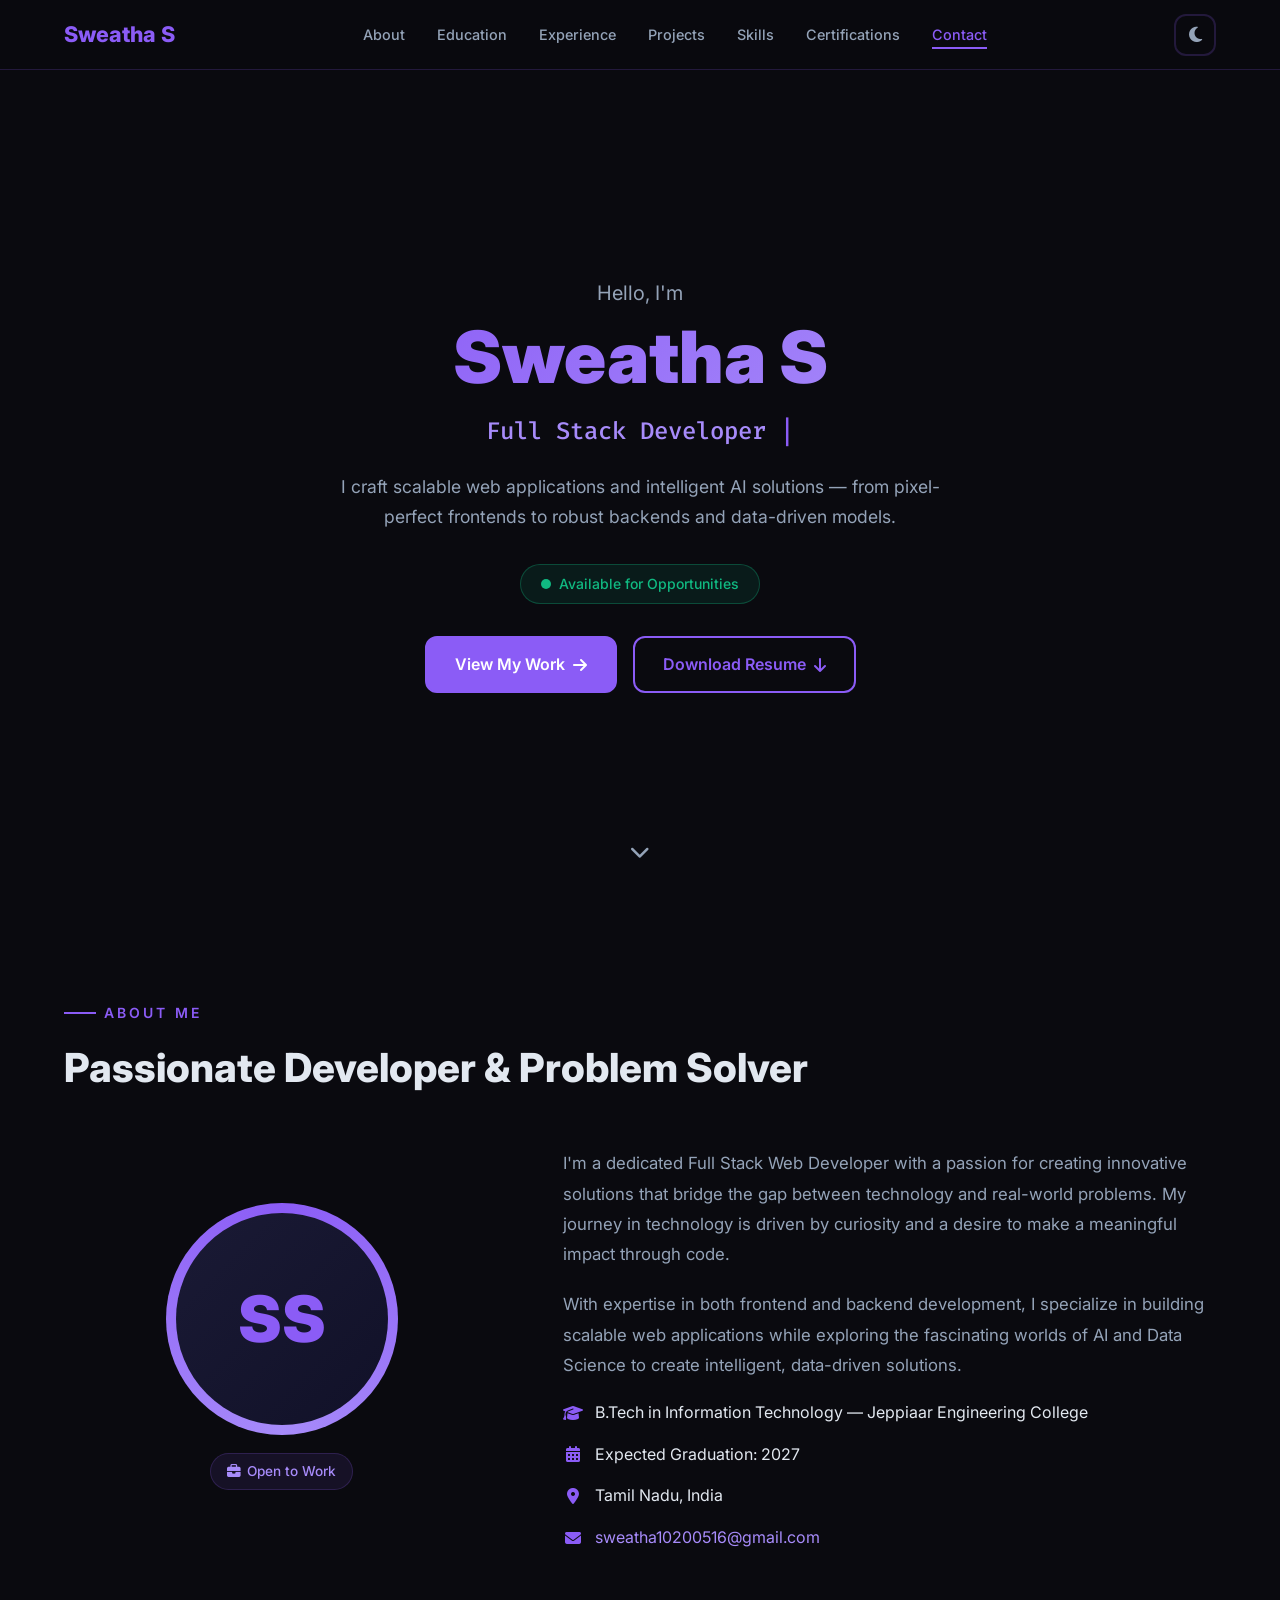
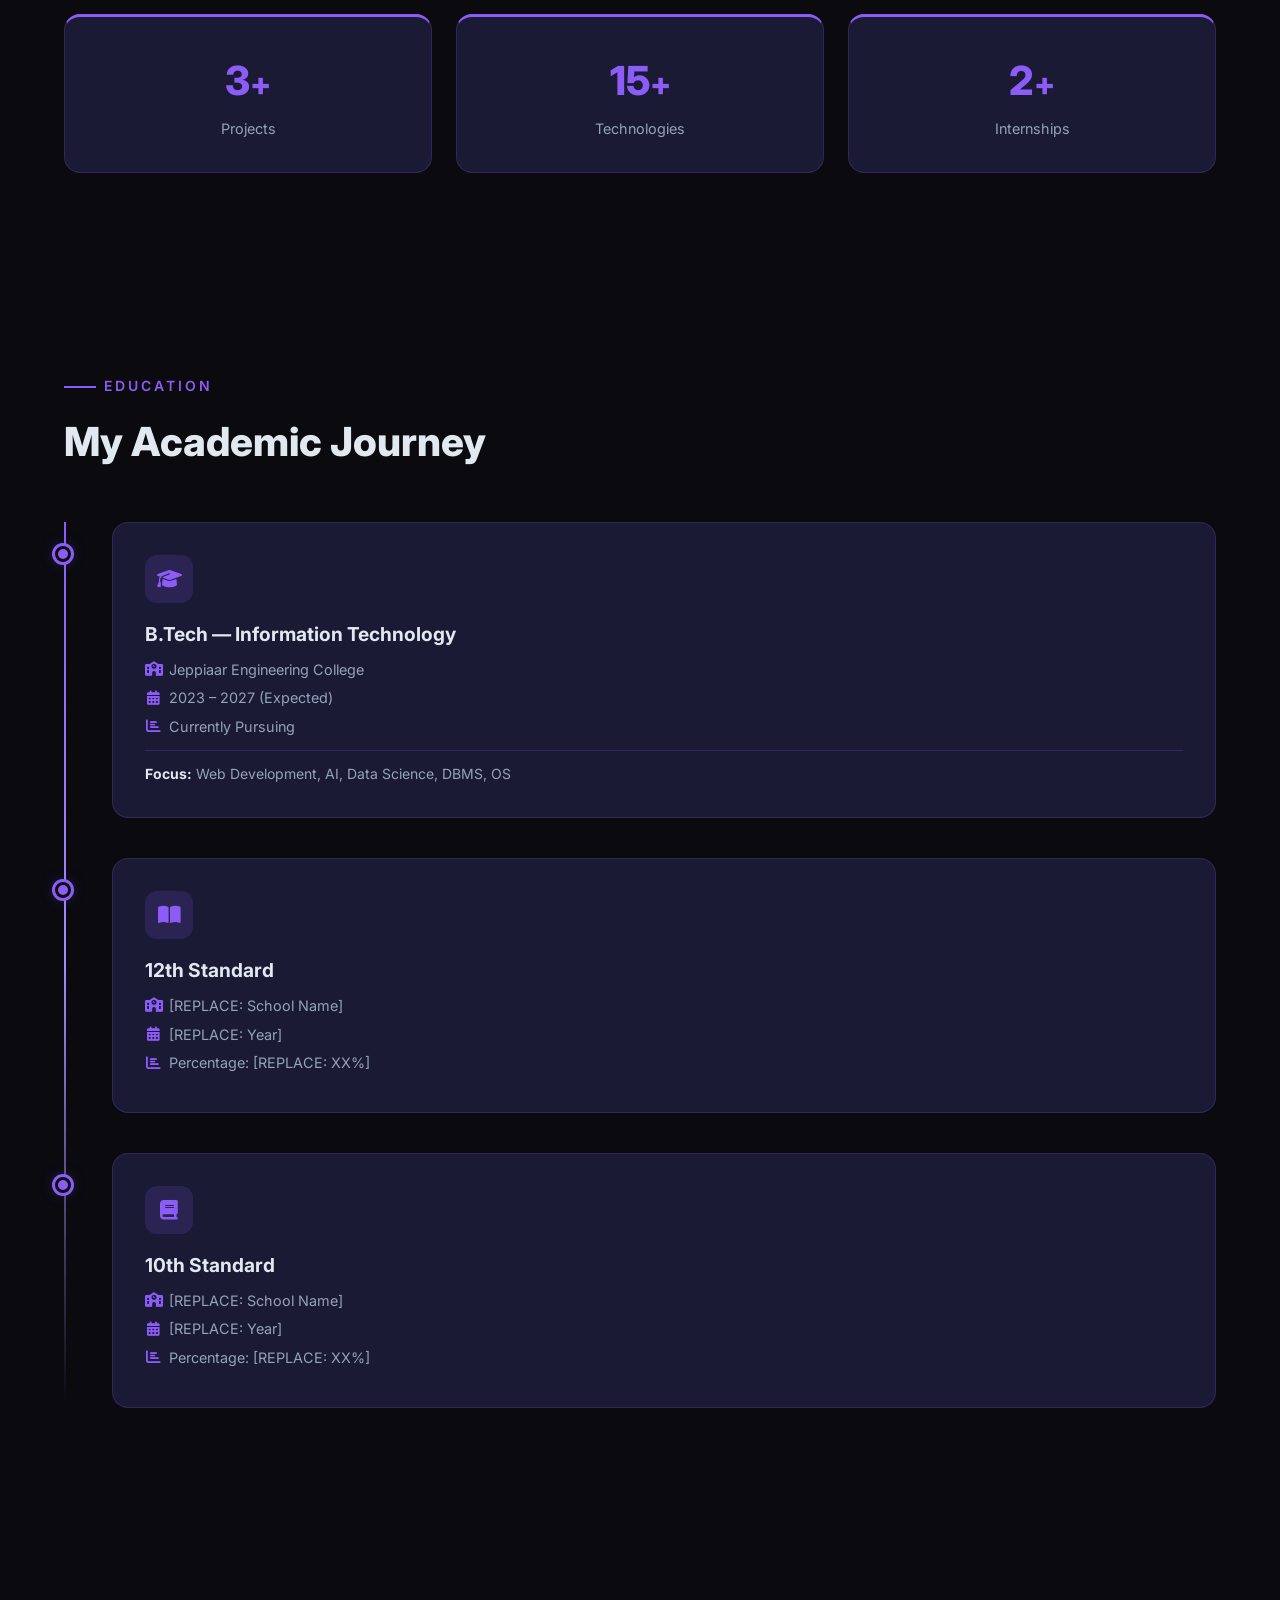
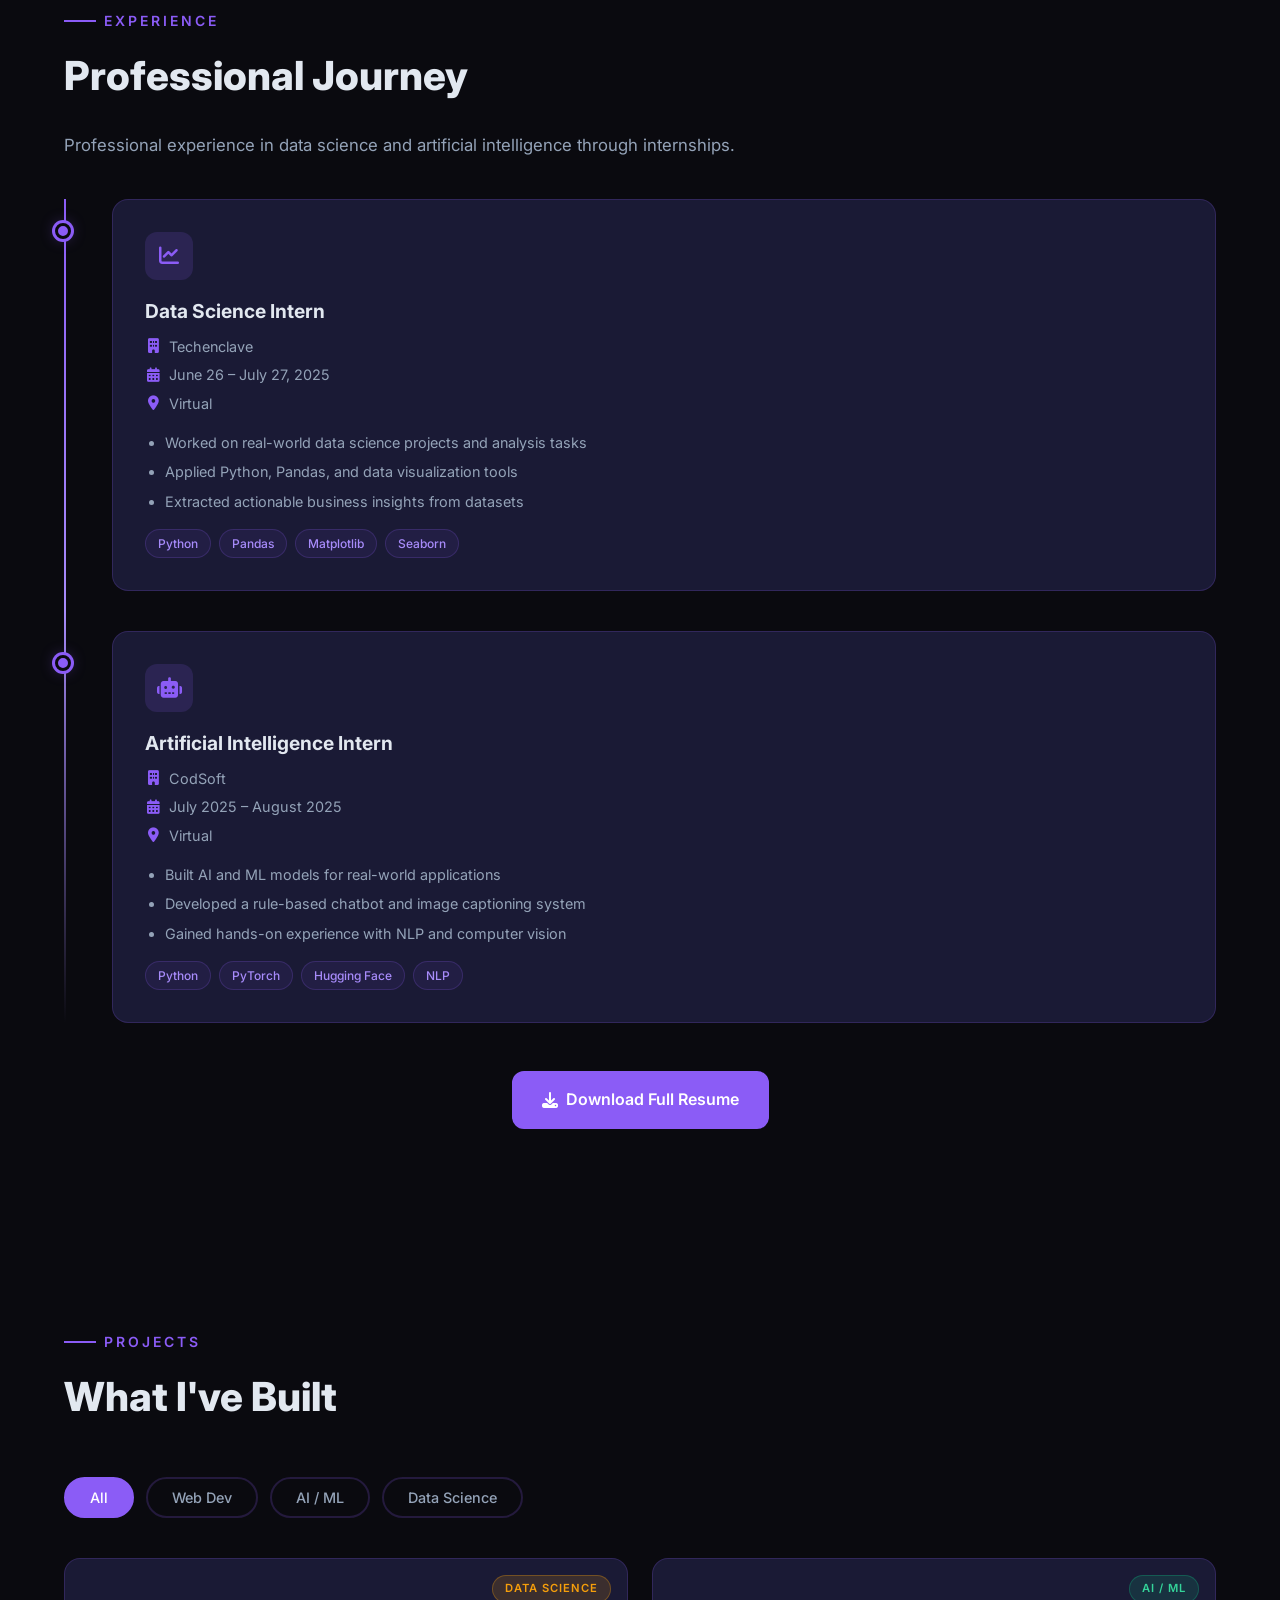
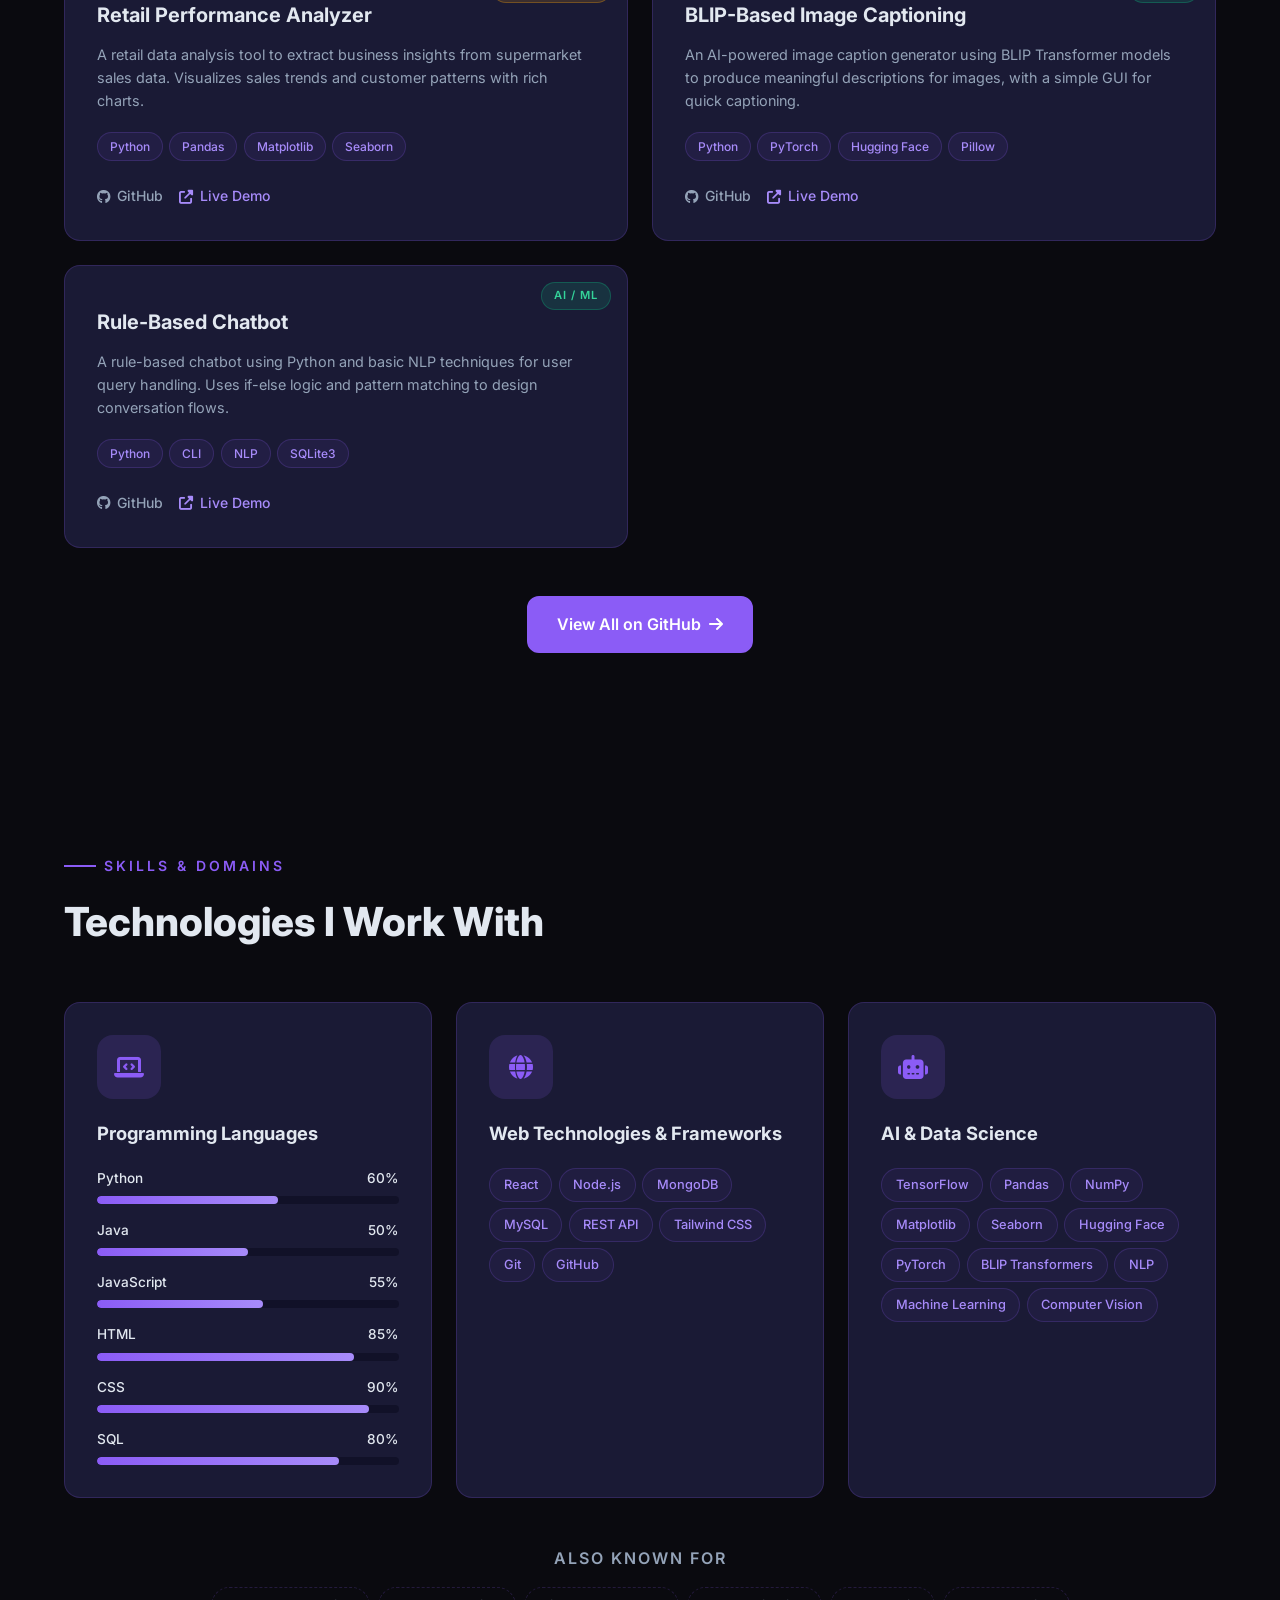
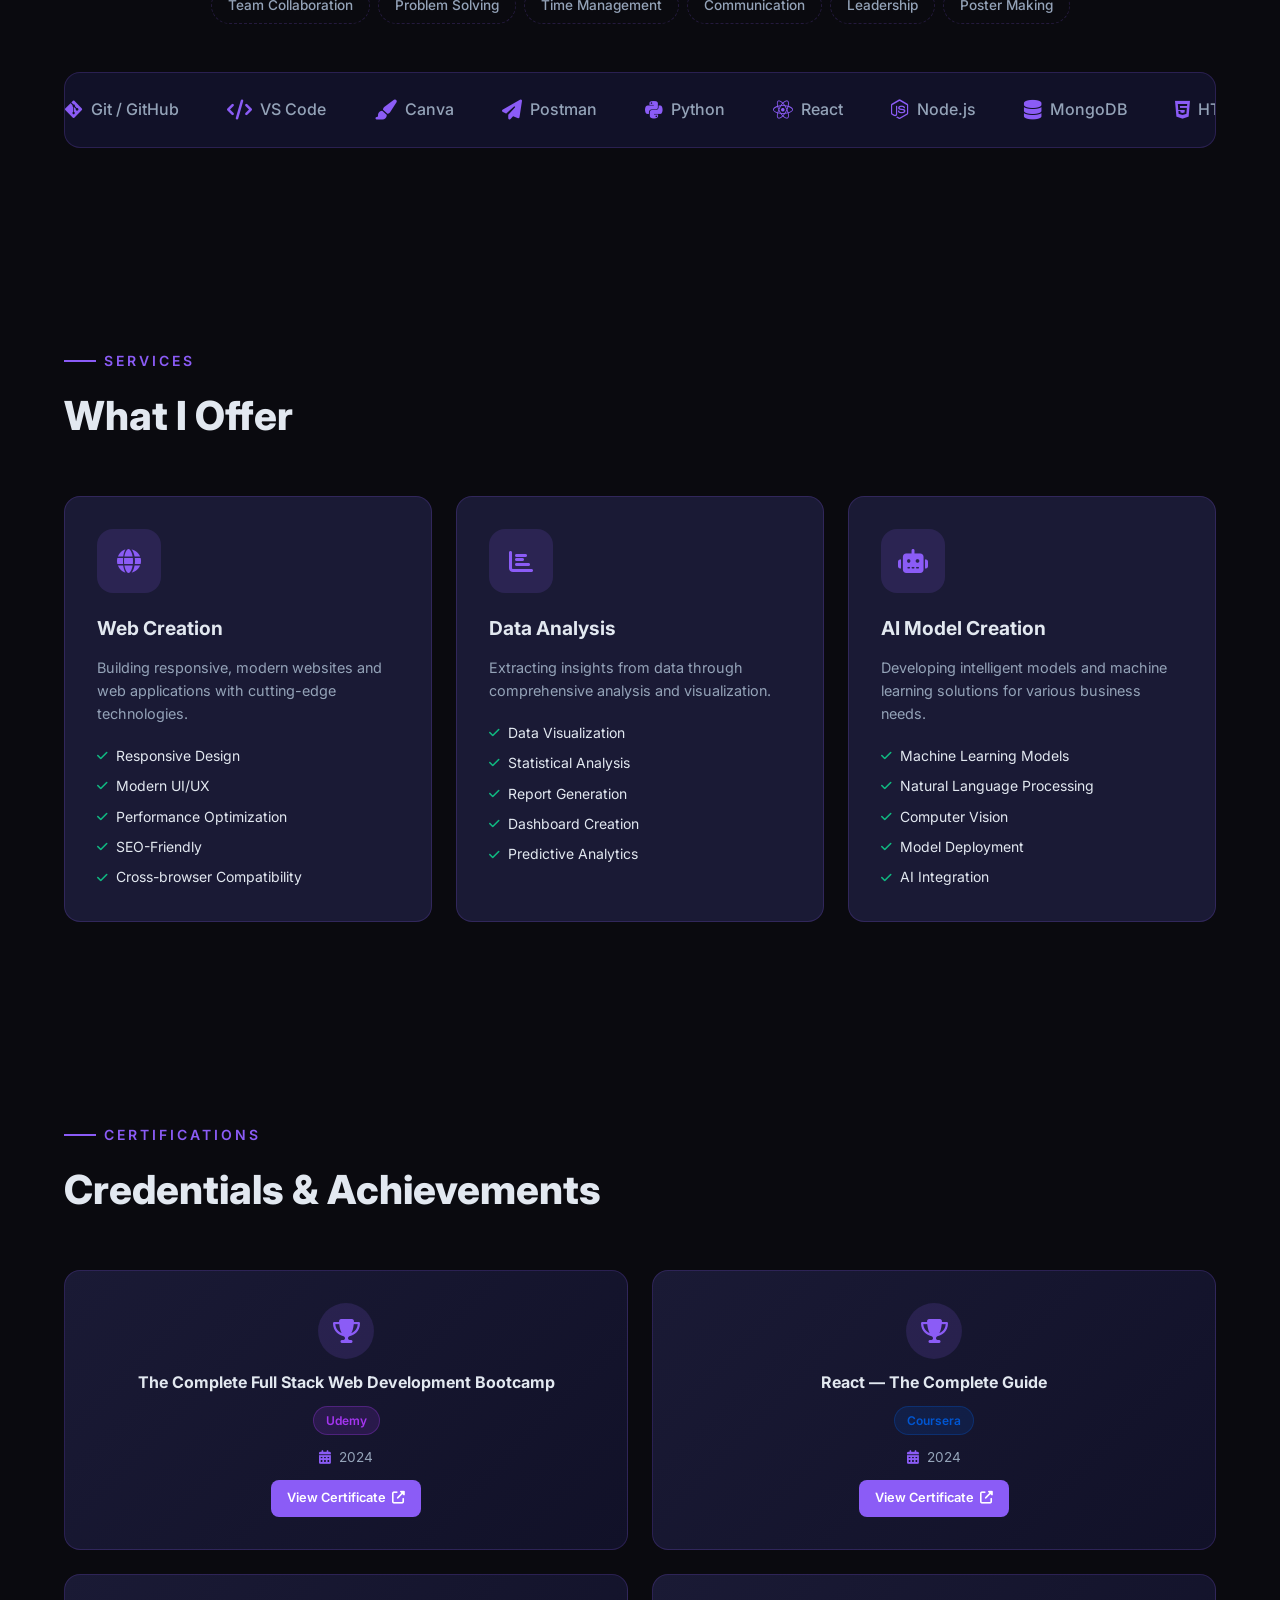
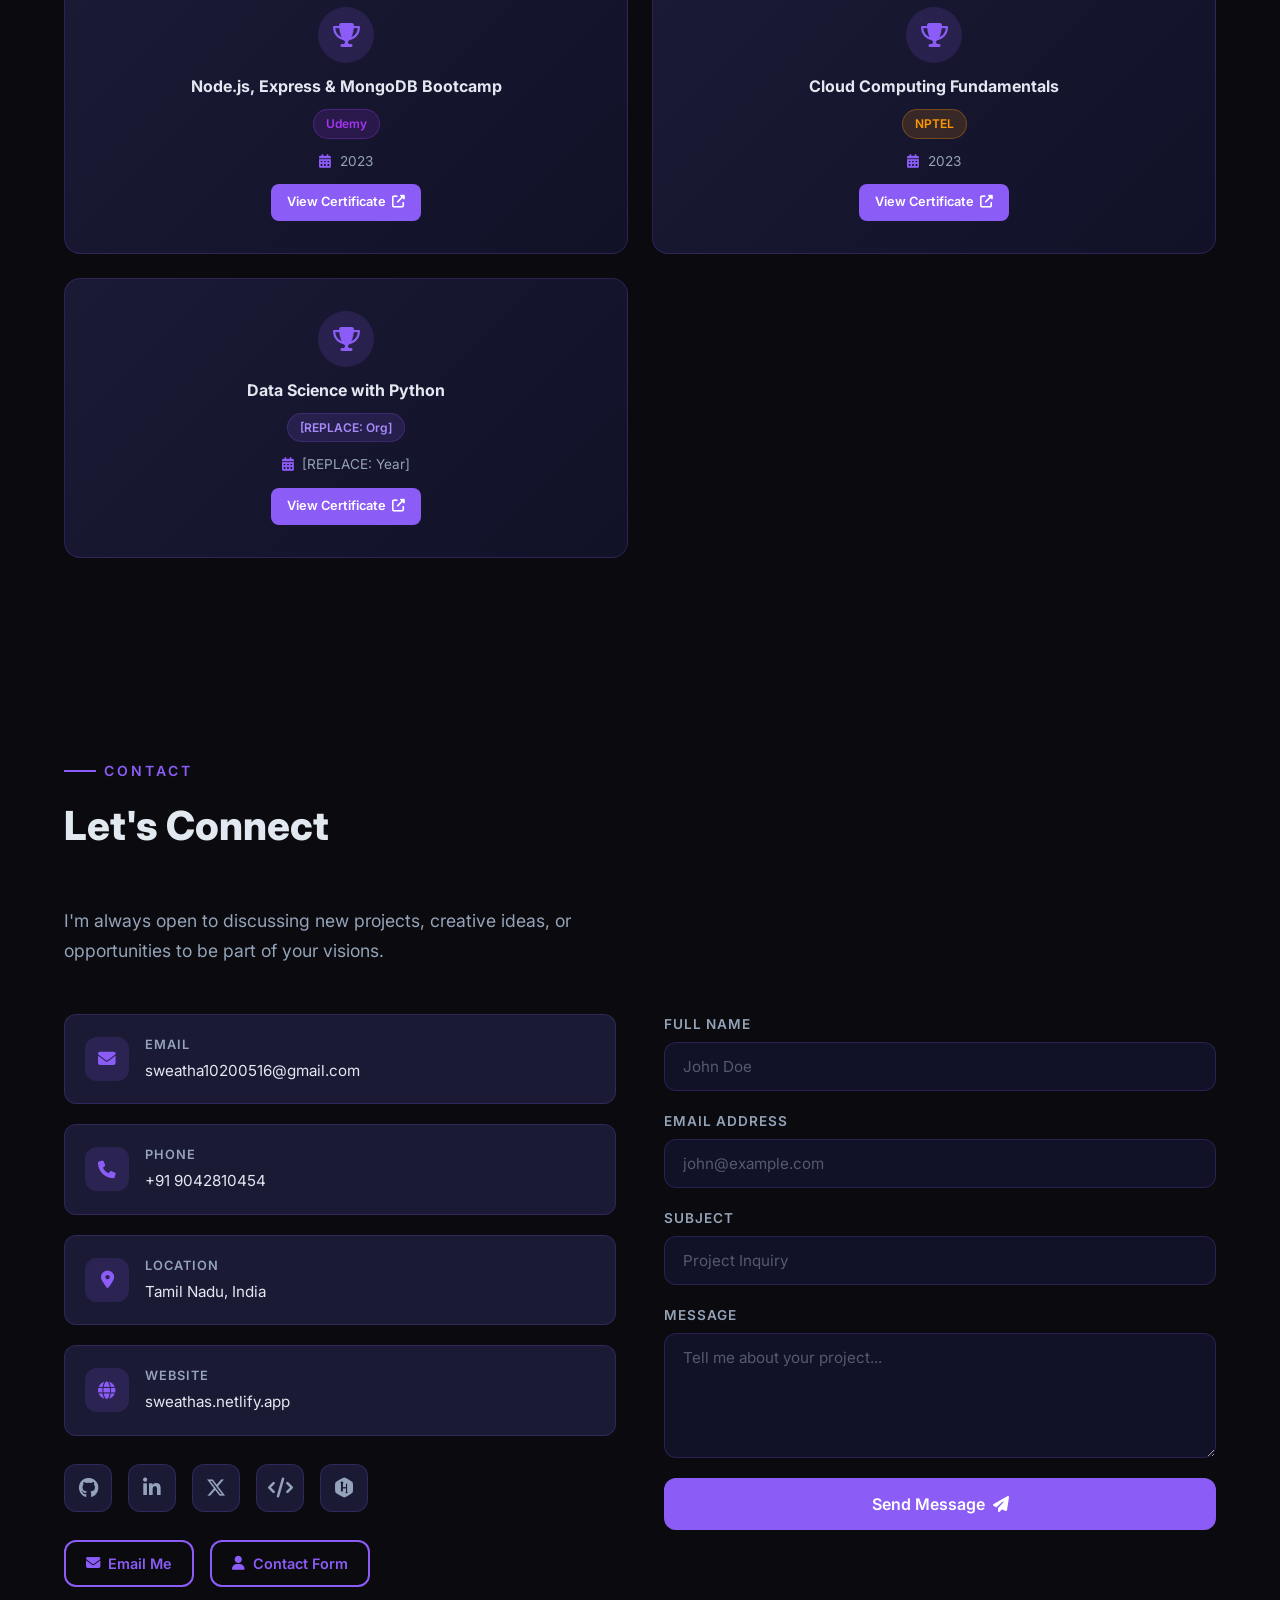
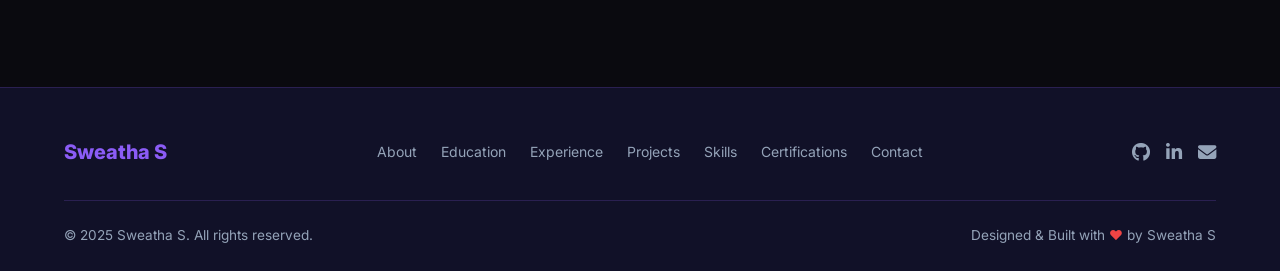
==== commit e512ed45: "updated website" ====
--- a/index.html
+++ b/index.html
@@ -3,16 +3,16 @@
 <head>
   <meta charset="UTF-8" />
   <meta name="viewport" content="width=device-width, initial-scale=1.0" />
-  <title>Sweatha S | Full Stack Developer</title>
+  <title>Sweatha S | Full Stack Developer &amp; AI Enthusiast</title>
 
   <!-- SEO Meta Tags -->
-  <meta name="description" content="Portfolio of Sweatha S — Full Stack Developer specializing in React, Node.js & MongoDB." />
-  <meta name="keywords" content="Sweatha S, Full Stack Developer, React Developer, Node.js, Portfolio, Tamil Nadu" />
+  <meta name="description" content="Portfolio of Sweatha S — Full Stack Developer & AI Enthusiast. React, Node.js, Python, Data Science, Machine Learning." />
+  <meta name="keywords" content="Sweatha S, Full Stack Developer, AI, Data Science, React, Node.js, Python, Tamil Nadu, Portfolio" />
   <meta name="author" content="Sweatha S" />
 
   <!-- Open Graph -->
   <meta property="og:title" content="Sweatha S | Full Stack Developer" />
-  <meta property="og:description" content="Full Stack Developer Portfolio — React, Node.js, MongoDB" />
+  <meta property="og:description" content="Full Stack Developer & AI Enthusiast Portfolio — React, Node.js, Python, Data Science" />
   <meta property="og:url" content="https://sweathas.netlify.app" />
   <meta property="og:type" content="website" />
   <meta name="theme-color" content="#8B5CF6" />
@@ -31,13 +31,6 @@
 <body>
 
   <!-- ============================================
-       PRELOADER
-  ============================================ -->
-  <div class="preloader" id="preloader">
-    <div class="preloader__logo">S.</div>
-  </div>
-
-  <!-- ============================================
        SCROLL PROGRESS BAR
   ============================================ -->
   <div class="scroll-progress" id="scrollProgress"></div>
@@ -47,10 +40,8 @@
   ============================================ -->
   <nav class="navbar" id="navbar">
     <div class="navbar__container">
-      <!-- Logo -->
-      <a href="#hero" class="navbar__logo">S.</a>
-
-      <!-- Nav Links -->
+      <a href="#hero" class="navbar__brand">Sweatha S</a>
+
       <ul class="navbar__menu" id="navMenu">
         <li><a href="#about" class="navbar__link">About</a></li>
         <li><a href="#education" class="navbar__link">Education</a></li>
@@ -61,14 +52,10 @@
         <li><a href="#contact" class="navbar__link">Contact</a></li>
       </ul>
 
-      <!-- Right Side Actions -->
       <div class="navbar__actions">
-        <!-- Dark/Light Mode Toggle -->
         <button class="navbar__theme-toggle" id="themeToggle" aria-label="Toggle dark/light mode">
           <i class="fas fa-moon"></i>
         </button>
-
-        <!-- Hamburger Menu -->
         <button class="navbar__hamburger" id="hamburger" aria-label="Toggle menu">
           <span class="navbar__hamburger-line"></span>
           <span class="navbar__hamburger-line"></span>
@@ -82,7 +69,6 @@
        SECTION 1: HERO
   ============================================ -->
   <section class="hero" id="hero">
-    <!-- Particle Background -->
     <div class="hero__particles" id="heroParticles"></div>
 
     <div class="hero__content">
@@ -93,16 +79,14 @@
         <span class="hero__typewriter-cursor">|</span>
       </div>
       <p class="hero__tagline">
-        I craft scalable web applications from pixel-perfect frontends to robust backends.
+        I craft scalable web applications and intelligent AI solutions &mdash; from pixel-perfect frontends to robust backends and data-driven models.
       </p>
 
-      <!-- Available Badge -->
       <div class="hero__badge">
         <span class="hero__badge-dot"></span>
         Available for Opportunities
       </div>
 
-      <!-- CTA Buttons -->
       <div class="hero__cta">
         <a href="#projects" class="btn btn--primary">
           View My Work <i class="fas fa-arrow-right"></i>
@@ -113,7 +97,6 @@
       </div>
     </div>
 
-    <!-- Scroll Down Indicator -->
     <div class="hero__scroll-indicator">
       <div class="hero__scroll-arrow">
         <i class="fas fa-chevron-down"></i>
@@ -127,7 +110,7 @@
   <section class="about section" id="about">
     <div class="container">
       <div class="section__label">About Me</div>
-      <h2 class="section__title">Passionate Developer. Creative Thinker.</h2>
+      <h2 class="section__title">Passionate Developer &amp; Problem Solver</h2>
 
       <div class="about__grid">
         <!-- Left Column: Profile Image -->
@@ -144,24 +127,27 @@
         <!-- Right Column: Info -->
         <div class="about__info-col">
           <p class="about__bio">
-            I'm Sweatha S, a Full Stack Developer from Tamil Nadu, India, passionate about building end-to-end web applications that solve real-world problems. I specialize in React.js on the frontend and Node.js + MongoDB on the backend, and I love turning complex requirements into clean, scalable code. When I'm not coding, I'm exploring new technologies, contributing to open source, or earning certifications to sharpen my skills.
+            I'm a dedicated Full Stack Web Developer with a passion for creating innovative solutions that bridge the gap between technology and real-world problems. My journey in technology is driven by curiosity and a desire to make a meaningful impact through code.
+          </p>
+          <p class="about__bio">
+            With expertise in both frontend and backend development, I specialize in building scalable web applications while exploring the fascinating worlds of AI and Data Science to create intelligent, data-driven solutions.
           </p>
           <div class="about__details">
             <div class="about__detail-row">
               <i class="fas fa-graduation-cap"></i>
-              <span>B.E. Computer Science Engineering</span>
+              <span>B.Tech in Information Technology &mdash; Jeppiaar Engineering College</span>
+            </div>
+            <div class="about__detail-row">
+              <i class="fas fa-calendar-alt"></i>
+              <span>Expected Graduation: 2027</span>
             </div>
             <div class="about__detail-row">
               <i class="fas fa-map-marker-alt"></i>
               <span>Tamil Nadu, India</span>
             </div>
             <div class="about__detail-row">
-              <i class="fas fa-briefcase"></i>
-              <span>Full Stack Developer</span>
-            </div>
-            <div class="about__detail-row">
-              <i class="fas fa-globe"></i>
-              <a href="https://sweathas.netlify.app" target="_blank" rel="noopener">sweathas.netlify.app</a>
+              <i class="fas fa-envelope"></i>
+              <a href="mailto:sweatha10200516@gmail.com">sweatha10200516@gmail.com</a>
             </div>
           </div>
         </div>
@@ -170,7 +156,7 @@
       <!-- Stats -->
       <div class="about__stats">
         <div class="about__stat-card">
-          <span class="about__stat-number" data-target="10">0</span><span class="about__stat-plus">+</span>
+          <span class="about__stat-number" data-target="3">0</span><span class="about__stat-plus">+</span>
           <span class="about__stat-label">Projects</span>
         </div>
         <div class="about__stat-card">
@@ -178,8 +164,8 @@
           <span class="about__stat-label">Technologies</span>
         </div>
         <div class="about__stat-card">
-          <span class="about__stat-number" data-target="5">0</span><span class="about__stat-plus">+</span>
-          <span class="about__stat-label">Certifications</span>
+          <span class="about__stat-number" data-target="2">0</span><span class="about__stat-plus">+</span>
+          <span class="about__stat-label">Internships</span>
         </div>
       </div>
     </div>
@@ -194,63 +180,42 @@
       <h2 class="section__title">My Academic Journey</h2>
 
       <div class="timeline">
-        <!-- Card 1: B.E. -->
-        <div class="timeline__item timeline__item--left" data-animate="slide-left">
+        <!-- Card 1: B.Tech -->
+        <div class="timeline__item timeline__item--left">
           <div class="timeline__dot"></div>
           <div class="timeline__card">
             <div class="timeline__icon"><i class="fas fa-graduation-cap"></i></div>
-            <h3 class="timeline__title">B.E. Computer Science Engineering</h3>
-            <p class="timeline__subtitle">
-              <i class="fas fa-school"></i> [REPLACE: College Name]
+            <h3 class="timeline__title">B.Tech &mdash; Information Technology</h3>
+            <p class="timeline__subtitle"><i class="fas fa-school"></i> Jeppiaar Engineering College</p>
+            <p class="timeline__date"><i class="fas fa-calendar-alt"></i> 2023 &ndash; 2027 (Expected)</p>
+            <p class="timeline__detail"><i class="fas fa-chart-bar"></i> Currently Pursuing</p>
+            <p class="timeline__coursework">
+              <strong>Focus:</strong> Web Development, AI, Data Science, DBMS, OS
             </p>
-            <p class="timeline__date">
-              <i class="fas fa-calendar-alt"></i> 2021 &ndash; 2025
-            </p>
-            <p class="timeline__detail">
-              <i class="fas fa-chart-bar"></i> CGPA: [REPLACE: X.X / 10]
-            </p>
-            <p class="timeline__coursework">
-              <strong>Relevant Coursework:</strong> Data Structures, DBMS, OS, Web Development, Computer Networks
-            </p>
           </div>
         </div>
 
         <!-- Card 2: 12th Standard -->
-        <div class="timeline__item timeline__item--left" data-animate="slide-left">
+        <div class="timeline__item timeline__item--left">
           <div class="timeline__dot"></div>
           <div class="timeline__card">
             <div class="timeline__icon"><i class="fas fa-book-open"></i></div>
-            <h3 class="timeline__title">12th Standard (Higher Secondary)</h3>
-            <p class="timeline__subtitle">
-              <i class="fas fa-school"></i> [REPLACE: School Name]
-            </p>
-            <p class="timeline__date">
-              <i class="fas fa-calendar-alt"></i> [REPLACE: Year]
-            </p>
-            <p class="timeline__detail">
-              <i class="fas fa-chart-bar"></i> Percentage: [REPLACE: XX%]
-            </p>
-            <p class="timeline__coursework">
-              <strong>Stream:</strong> Computer Science / Maths
-            </p>
+            <h3 class="timeline__title">12th Standard</h3>
+            <p class="timeline__subtitle"><i class="fas fa-school"></i> [REPLACE: School Name]</p>
+            <p class="timeline__date"><i class="fas fa-calendar-alt"></i> [REPLACE: Year]</p>
+            <p class="timeline__detail"><i class="fas fa-chart-bar"></i> Percentage: [REPLACE: XX%]</p>
           </div>
         </div>
 
         <!-- Card 3: 10th Standard -->
-        <div class="timeline__item timeline__item--left" data-animate="slide-left">
+        <div class="timeline__item timeline__item--left">
           <div class="timeline__dot"></div>
           <div class="timeline__card">
             <div class="timeline__icon"><i class="fas fa-book"></i></div>
-            <h3 class="timeline__title">10th Standard (SSLC)</h3>
-            <p class="timeline__subtitle">
-              <i class="fas fa-school"></i> [REPLACE: School Name]
-            </p>
-            <p class="timeline__date">
-              <i class="fas fa-calendar-alt"></i> [REPLACE: Year]
-            </p>
-            <p class="timeline__detail">
-              <i class="fas fa-chart-bar"></i> Percentage: [REPLACE: XX%]
-            </p>
+            <h3 class="timeline__title">10th Standard</h3>
+            <p class="timeline__subtitle"><i class="fas fa-school"></i> [REPLACE: School Name]</p>
+            <p class="timeline__date"><i class="fas fa-calendar-alt"></i> [REPLACE: Year]</p>
+            <p class="timeline__detail"><i class="fas fa-chart-bar"></i> Percentage: [REPLACE: XX%]</p>
           </div>
         </div>
       </div>
@@ -264,69 +229,58 @@
     <div class="container">
       <div class="section__label">Experience</div>
       <h2 class="section__title">Professional Journey</h2>
+      <p class="experience__desc">
+        Professional experience in data science and artificial intelligence through internships.
+      </p>
 
       <div class="timeline timeline--right">
-        <!-- Entry 1 -->
-        <div class="timeline__item timeline__item--right" data-animate="slide-right">
+        <!-- Entry 1: Techenclave -->
+        <div class="timeline__item timeline__item--right">
           <div class="timeline__dot"></div>
           <div class="timeline__card">
-            <div class="timeline__icon"><i class="fas fa-briefcase"></i></div>
-            <h3 class="timeline__title">Full Stack Developer Intern</h3>
-            <p class="timeline__subtitle">
-              <i class="fas fa-building"></i> [REPLACE: Company Name]
-            </p>
-            <p class="timeline__date">
-              <i class="fas fa-calendar-alt"></i> [REPLACE: Month Year] &ndash; [REPLACE: Month Year]
-            </p>
-            <p class="timeline__location">
-              <i class="fas fa-map-marker-alt"></i> Remote / [REPLACE: City]
-            </p>
+            <div class="timeline__icon"><i class="fas fa-chart-line"></i></div>
+            <h3 class="timeline__title">Data Science Intern</h3>
+            <p class="timeline__subtitle"><i class="fas fa-building"></i> Techenclave</p>
+            <p class="timeline__date"><i class="fas fa-calendar-alt"></i> June 26 &ndash; July 27, 2025</p>
+            <p class="timeline__location"><i class="fas fa-map-marker-alt"></i> Virtual</p>
             <ul class="timeline__list">
-              <li>Built and maintained RESTful APIs using Node.js and Express</li>
-              <li>Developed responsive React.js interfaces integrated with backend</li>
-              <li>Worked with MongoDB for database design and queries</li>
+              <li>Worked on real-world data science projects and analysis tasks</li>
+              <li>Applied Python, Pandas, and data visualization tools</li>
+              <li>Extracted actionable business insights from datasets</li>
             </ul>
             <div class="timeline__tech-tags">
-              <span class="tag">React</span>
-              <span class="tag">Node.js</span>
-              <span class="tag">Express</span>
-              <span class="tag">MongoDB</span>
-              <span class="tag">Git</span>
-            </div>
-          </div>
-        </div>
-
-        <!-- Entry 2 -->
-        <div class="timeline__item timeline__item--right" data-animate="slide-right">
+              <span class="tag">Python</span>
+              <span class="tag">Pandas</span>
+              <span class="tag">Matplotlib</span>
+              <span class="tag">Seaborn</span>
+            </div>
+          </div>
+        </div>
+
+        <!-- Entry 2: CodSoft -->
+        <div class="timeline__item timeline__item--right">
           <div class="timeline__dot"></div>
           <div class="timeline__card">
-            <div class="timeline__icon"><i class="fas fa-laptop-code"></i></div>
-            <h3 class="timeline__title">Frontend Developer Intern</h3>
-            <p class="timeline__subtitle">
-              <i class="fas fa-building"></i> [REPLACE: Company Name]
-            </p>
-            <p class="timeline__date">
-              <i class="fas fa-calendar-alt"></i> [REPLACE: Month Year] &ndash; [REPLACE: Month Year]
-            </p>
-            <p class="timeline__location">
-              <i class="fas fa-map-marker-alt"></i> [REPLACE: Location]
-            </p>
+            <div class="timeline__icon"><i class="fas fa-robot"></i></div>
+            <h3 class="timeline__title">Artificial Intelligence Intern</h3>
+            <p class="timeline__subtitle"><i class="fas fa-building"></i> CodSoft</p>
+            <p class="timeline__date"><i class="fas fa-calendar-alt"></i> July 2025 &ndash; August 2025</p>
+            <p class="timeline__location"><i class="fas fa-map-marker-alt"></i> Virtual</p>
             <ul class="timeline__list">
-              <li>Developed UI components using React and Tailwind CSS</li>
-              <li>Collaborated with backend team for API integration</li>
-              <li>Improved page load performance by optimizing assets</li>
+              <li>Built AI and ML models for real-world applications</li>
+              <li>Developed a rule-based chatbot and image captioning system</li>
+              <li>Gained hands-on experience with NLP and computer vision</li>
             </ul>
             <div class="timeline__tech-tags">
-              <span class="tag">React</span>
-              <span class="tag">Tailwind CSS</span>
-              <span class="tag">JavaScript</span>
-              <span class="tag">REST APIs</span>
-            </div>
-          </div>
-        </div>
-      </div>
-
-      <!-- Download Resume -->
+              <span class="tag">Python</span>
+              <span class="tag">PyTorch</span>
+              <span class="tag">Hugging Face</span>
+              <span class="tag">NLP</span>
+            </div>
+          </div>
+        </div>
+      </div>
+
       <div class="experience__resume">
         <a href="./assets/resume.pdf" download class="btn btn--primary">
           <i class="fas fa-download"></i> Download Full Resume
@@ -346,25 +300,23 @@
       <!-- Filter Tabs -->
       <div class="projects__filters">
         <button class="projects__filter-btn projects__filter-btn--active" data-filter="all">All</button>
-        <button class="projects__filter-btn" data-filter="frontend">Frontend</button>
-        <button class="projects__filter-btn" data-filter="backend">Backend</button>
-        <button class="projects__filter-btn" data-filter="fullstack">Full Stack</button>
+        <button class="projects__filter-btn" data-filter="webdev">Web Dev</button>
+        <button class="projects__filter-btn" data-filter="aiml">AI / ML</button>
+        <button class="projects__filter-btn" data-filter="datascience">Data Science</button>
       </div>
 
       <!-- Projects Grid -->
       <div class="projects__grid">
-        <!-- Card 1 -->
-        <div class="projects__card" data-category="fullstack">
-          <div class="projects__card-badge projects__card-badge--fullstack">Full Stack</div>
-          <h3 class="projects__card-title">E-Commerce Platform</h3>
-          <p class="projects__card-desc">A complete online shopping platform with product management, cart, and payment integration.</p>
+        <!-- Card 1: Retail Performance Analyzer -->
+        <div class="projects__card" data-category="datascience">
+          <div class="projects__card-badge projects__card-badge--datascience">Data Science</div>
+          <h3 class="projects__card-title">Retail Performance Analyzer</h3>
+          <p class="projects__card-desc">A retail data analysis tool to extract business insights from supermarket sales data. Visualizes sales trends and customer patterns with rich charts.</p>
           <div class="projects__card-tags">
-            <span class="tag">React</span>
-            <span class="tag">Node.js</span>
-            <span class="tag">Express</span>
-            <span class="tag">MongoDB</span>
-            <span class="tag">JWT</span>
-            <span class="tag">Stripe</span>
+            <span class="tag">Python</span>
+            <span class="tag">Pandas</span>
+            <span class="tag">Matplotlib</span>
+            <span class="tag">Seaborn</span>
           </div>
           <div class="projects__card-links">
             <a href="[REPLACE: GitHub URL]" target="_blank" rel="noopener" class="projects__card-link">
@@ -376,16 +328,16 @@
           </div>
         </div>
 
-        <!-- Card 2 -->
-        <div class="projects__card" data-category="frontend">
-          <div class="projects__card-badge projects__card-badge--frontend">Frontend</div>
-          <h3 class="projects__card-title">Task Management App</h3>
-          <p class="projects__card-desc">A drag-and-drop Kanban-style task manager with real-time updates and priority labeling.</p>
+        <!-- Card 2: BLIP-Based Image Captioning -->
+        <div class="projects__card" data-category="aiml">
+          <div class="projects__card-badge projects__card-badge--aiml">AI / ML</div>
+          <h3 class="projects__card-title">BLIP-Based Image Captioning</h3>
+          <p class="projects__card-desc">An AI-powered image caption generator using BLIP Transformer models to produce meaningful descriptions for images, with a simple GUI for quick captioning.</p>
           <div class="projects__card-tags">
-            <span class="tag">React</span>
-            <span class="tag">Tailwind CSS</span>
-            <span class="tag">JavaScript</span>
-            <span class="tag">LocalStorage</span>
+            <span class="tag">Python</span>
+            <span class="tag">PyTorch</span>
+            <span class="tag">Hugging Face</span>
+            <span class="tag">Pillow</span>
           </div>
           <div class="projects__card-links">
             <a href="[REPLACE: GitHub URL]" target="_blank" rel="noopener" class="projects__card-link">
@@ -397,17 +349,16 @@
           </div>
         </div>
 
-        <!-- Card 3 -->
-        <div class="projects__card" data-category="backend">
-          <div class="projects__card-badge projects__card-badge--backend">Backend</div>
-          <h3 class="projects__card-title">RESTful Blog API</h3>
-          <p class="projects__card-desc">A full-featured blog backend with CRUD operations, user auth, and role-based access control.</p>
+        <!-- Card 3: Rule-Based Chatbot -->
+        <div class="projects__card" data-category="aiml">
+          <div class="projects__card-badge projects__card-badge--aiml">AI / ML</div>
+          <h3 class="projects__card-title">Rule-Based Chatbot</h3>
+          <p class="projects__card-desc">A rule-based chatbot using Python and basic NLP techniques for user query handling. Uses if-else logic and pattern matching to design conversation flows.</p>
           <div class="projects__card-tags">
-            <span class="tag">Node.js</span>
-            <span class="tag">Express</span>
-            <span class="tag">MongoDB</span>
-            <span class="tag">JWT</span>
-            <span class="tag">Bcrypt</span>
+            <span class="tag">Python</span>
+            <span class="tag">CLI</span>
+            <span class="tag">NLP</span>
+            <span class="tag">SQLite3</span>
           </div>
           <div class="projects__card-links">
             <a href="[REPLACE: GitHub URL]" target="_blank" rel="noopener" class="projects__card-link">
@@ -418,33 +369,11 @@
             </a>
           </div>
         </div>
-
-        <!-- Card 4 -->
-        <div class="projects__card" data-category="frontend">
-          <div class="projects__card-badge projects__card-badge--frontend">Frontend</div>
-          <h3 class="projects__card-title">Portfolio Website</h3>
-          <p class="projects__card-desc">A personal developer portfolio with smooth animations, dark mode, and contact form.</p>
-          <div class="projects__card-tags">
-            <span class="tag">HTML5</span>
-            <span class="tag">CSS3</span>
-            <span class="tag">JavaScript</span>
-            <span class="tag">EmailJS</span>
-          </div>
-          <div class="projects__card-links">
-            <a href="https://github.com/sweatha2005" target="_blank" rel="noopener" class="projects__card-link">
-              <i class="fab fa-github"></i> GitHub
-            </a>
-            <a href="https://sweathas.netlify.app" target="_blank" rel="noopener" class="projects__card-link projects__card-link--live">
-              <i class="fas fa-external-link-alt"></i> Live Demo
-            </a>
-          </div>
-        </div>
-      </div>
-
-      <!-- View All Projects -->
+      </div>
+
       <div class="projects__view-all">
         <a href="https://github.com/sweatha2005" target="_blank" rel="noopener" class="btn btn--primary">
-          View All Projects on GitHub <i class="fas fa-arrow-right"></i>
+          View All on GitHub <i class="fas fa-arrow-right"></i>
         </a>
       </div>
     </div>
@@ -459,94 +388,196 @@
       <h2 class="section__title">Technologies I Work With</h2>
 
       <div class="skills__domains">
-        <!-- Domain 1: Frontend -->
-        <div class="skills__domain-card" data-animate="fade-up">
-          <div class="skills__domain-icon"><i class="fas fa-desktop"></i></div>
-          <h3 class="skills__domain-title">Frontend Development</h3>
+        <!-- Domain 1: Programming Languages (with bars) -->
+        <div class="skills__domain-card">
+          <div class="skills__domain-icon"><i class="fas fa-laptop-code"></i></div>
+          <h3 class="skills__domain-title">Programming Languages</h3>
+          <div class="skills__bars">
+            <div class="skills__bar-item">
+              <div class="skills__bar-header">
+                <span>Python</span><span>60%</span>
+              </div>
+              <div class="skills__bar-track">
+                <div class="skills__bar-fill" data-width="60"></div>
+              </div>
+            </div>
+            <div class="skills__bar-item">
+              <div class="skills__bar-header">
+                <span>Java</span><span>50%</span>
+              </div>
+              <div class="skills__bar-track">
+                <div class="skills__bar-fill" data-width="50"></div>
+              </div>
+            </div>
+            <div class="skills__bar-item">
+              <div class="skills__bar-header">
+                <span>JavaScript</span><span>55%</span>
+              </div>
+              <div class="skills__bar-track">
+                <div class="skills__bar-fill" data-width="55"></div>
+              </div>
+            </div>
+            <div class="skills__bar-item">
+              <div class="skills__bar-header">
+                <span>HTML</span><span>85%</span>
+              </div>
+              <div class="skills__bar-track">
+                <div class="skills__bar-fill" data-width="85"></div>
+              </div>
+            </div>
+            <div class="skills__bar-item">
+              <div class="skills__bar-header">
+                <span>CSS</span><span>90%</span>
+              </div>
+              <div class="skills__bar-track">
+                <div class="skills__bar-fill" data-width="90"></div>
+              </div>
+            </div>
+            <div class="skills__bar-item">
+              <div class="skills__bar-header">
+                <span>SQL</span><span>80%</span>
+              </div>
+              <div class="skills__bar-track">
+                <div class="skills__bar-fill" data-width="80"></div>
+              </div>
+            </div>
+          </div>
+        </div>
+
+        <!-- Domain 2: Web Technologies -->
+        <div class="skills__domain-card">
+          <div class="skills__domain-icon"><i class="fas fa-globe"></i></div>
+          <h3 class="skills__domain-title">Web Technologies &amp; Frameworks</h3>
           <div class="skills__tags">
-            <span class="skills__tag">HTML5</span>
-            <span class="skills__tag">CSS3</span>
-            <span class="skills__tag">JavaScript (ES6+)</span>
-            <span class="skills__tag">React.js</span>
-            <span class="skills__tag">Tailwind CSS</span>
-            <span class="skills__tag">Bootstrap</span>
-            <span class="skills__tag">Responsive Design</span>
-            <span class="skills__tag">Redux</span>
-            <span class="skills__tag">Figma (basics)</span>
-          </div>
-        </div>
-
-        <!-- Domain 2: Backend -->
-        <div class="skills__domain-card" data-animate="fade-up">
-          <div class="skills__domain-icon"><i class="fas fa-cogs"></i></div>
-          <h3 class="skills__domain-title">Backend Development</h3>
-          <div class="skills__tags">
+            <span class="skills__tag">React</span>
             <span class="skills__tag">Node.js</span>
-            <span class="skills__tag">Express.js</span>
-            <span class="skills__tag">REST APIs</span>
             <span class="skills__tag">MongoDB</span>
             <span class="skills__tag">MySQL</span>
-            <span class="skills__tag">JWT Authentication</span>
-            <span class="skills__tag">MVC Architecture</span>
-            <span class="skills__tag">bcrypt</span>
-            <span class="skills__tag">Mongoose</span>
-          </div>
-        </div>
-
-        <!-- Domain 3: Tools & DevOps -->
-        <div class="skills__domain-card" data-animate="fade-up">
-          <div class="skills__domain-icon"><i class="fas fa-tools"></i></div>
-          <h3 class="skills__domain-title">Tools &amp; DevOps</h3>
-          <div class="skills__tags">
+            <span class="skills__tag">REST API</span>
+            <span class="skills__tag">Tailwind CSS</span>
             <span class="skills__tag">Git</span>
             <span class="skills__tag">GitHub</span>
-            <span class="skills__tag">VS Code</span>
-            <span class="skills__tag">Postman</span>
-            <span class="skills__tag">Netlify</span>
-            <span class="skills__tag">Vercel</span>
-            <span class="skills__tag">Linux (basics)</span>
-            <span class="skills__tag">Docker (basics)</span>
-            <span class="skills__tag">npm</span>
-            <span class="skills__tag">Agile / Scrum</span>
-          </div>
-        </div>
-      </div>
-
-      <!-- Tech Marquee -->
+          </div>
+        </div>
+
+        <!-- Domain 3: AI & Data Science -->
+        <div class="skills__domain-card">
+          <div class="skills__domain-icon"><i class="fas fa-robot"></i></div>
+          <h3 class="skills__domain-title">AI &amp; Data Science</h3>
+          <div class="skills__tags">
+            <span class="skills__tag">TensorFlow</span>
+            <span class="skills__tag">Pandas</span>
+            <span class="skills__tag">NumPy</span>
+            <span class="skills__tag">Matplotlib</span>
+            <span class="skills__tag">Seaborn</span>
+            <span class="skills__tag">Hugging Face</span>
+            <span class="skills__tag">PyTorch</span>
+            <span class="skills__tag">BLIP Transformers</span>
+            <span class="skills__tag">NLP</span>
+            <span class="skills__tag">Machine Learning</span>
+            <span class="skills__tag">Computer Vision</span>
+          </div>
+        </div>
+      </div>
+
+      <!-- Soft Skills -->
+      <div class="skills__soft">
+        <h4 class="skills__soft-title">Also known for</h4>
+        <div class="skills__soft-tags">
+          <span class="skills__soft-tag">Team Collaboration</span>
+          <span class="skills__soft-tag">Problem Solving</span>
+          <span class="skills__soft-tag">Time Management</span>
+          <span class="skills__soft-tag">Communication</span>
+          <span class="skills__soft-tag">Leadership</span>
+          <span class="skills__soft-tag">Poster Making</span>
+        </div>
+      </div>
+
+      <!-- Tools Strip -->
       <div class="skills__marquee">
         <div class="skills__marquee-track">
-          <span class="skills__marquee-item"><i class="fab fa-html5"></i> HTML5</span>
-          <span class="skills__marquee-item"><i class="fab fa-css3-alt"></i> CSS3</span>
-          <span class="skills__marquee-item"><i class="fab fa-js-square"></i> JavaScript</span>
+          <span class="skills__marquee-item"><i class="fab fa-git-alt"></i> Git / GitHub</span>
+          <span class="skills__marquee-item"><i class="fas fa-code"></i> VS Code</span>
+          <span class="skills__marquee-item"><i class="fas fa-paint-brush"></i> Canva</span>
+          <span class="skills__marquee-item"><i class="fas fa-paper-plane"></i> Postman</span>
+          <span class="skills__marquee-item"><i class="fab fa-python"></i> Python</span>
           <span class="skills__marquee-item"><i class="fab fa-react"></i> React</span>
           <span class="skills__marquee-item"><i class="fab fa-node-js"></i> Node.js</span>
           <span class="skills__marquee-item"><i class="fas fa-database"></i> MongoDB</span>
-          <span class="skills__marquee-item"><i class="fab fa-git-alt"></i> Git</span>
-          <span class="skills__marquee-item"><i class="fab fa-github"></i> GitHub</span>
-          <span class="skills__marquee-item"><i class="fab fa-npm"></i> npm</span>
-          <span class="skills__marquee-item"><i class="fab fa-docker"></i> Docker</span>
-          <span class="skills__marquee-item"><i class="fab fa-linux"></i> Linux</span>
-          <span class="skills__marquee-item"><i class="fab fa-figma"></i> Figma</span>
-          <!-- Duplicate for seamless loop -->
           <span class="skills__marquee-item"><i class="fab fa-html5"></i> HTML5</span>
           <span class="skills__marquee-item"><i class="fab fa-css3-alt"></i> CSS3</span>
-          <span class="skills__marquee-item"><i class="fab fa-js-square"></i> JavaScript</span>
+          <!-- Duplicate for seamless loop -->
+          <span class="skills__marquee-item"><i class="fab fa-git-alt"></i> Git / GitHub</span>
+          <span class="skills__marquee-item"><i class="fas fa-code"></i> VS Code</span>
+          <span class="skills__marquee-item"><i class="fas fa-paint-brush"></i> Canva</span>
+          <span class="skills__marquee-item"><i class="fas fa-paper-plane"></i> Postman</span>
+          <span class="skills__marquee-item"><i class="fab fa-python"></i> Python</span>
           <span class="skills__marquee-item"><i class="fab fa-react"></i> React</span>
           <span class="skills__marquee-item"><i class="fab fa-node-js"></i> Node.js</span>
           <span class="skills__marquee-item"><i class="fas fa-database"></i> MongoDB</span>
-          <span class="skills__marquee-item"><i class="fab fa-git-alt"></i> Git</span>
-          <span class="skills__marquee-item"><i class="fab fa-github"></i> GitHub</span>
-          <span class="skills__marquee-item"><i class="fab fa-npm"></i> npm</span>
-          <span class="skills__marquee-item"><i class="fab fa-docker"></i> Docker</span>
-          <span class="skills__marquee-item"><i class="fab fa-linux"></i> Linux</span>
-          <span class="skills__marquee-item"><i class="fab fa-figma"></i> Figma</span>
+          <span class="skills__marquee-item"><i class="fab fa-html5"></i> HTML5</span>
+          <span class="skills__marquee-item"><i class="fab fa-css3-alt"></i> CSS3</span>
         </div>
       </div>
     </div>
   </section>
 
   <!-- ============================================
-       SECTION 7: CERTIFICATIONS
+       SECTION 7: SERVICES
+  ============================================ -->
+  <section class="services section" id="services">
+    <div class="container">
+      <div class="section__label">Services</div>
+      <h2 class="section__title">What I Offer</h2>
+
+      <div class="services__grid">
+        <!-- Card 1: Web Creation -->
+        <div class="services__card">
+          <div class="services__icon"><i class="fas fa-globe"></i></div>
+          <h3 class="services__title">Web Creation</h3>
+          <p class="services__desc">Building responsive, modern websites and web applications with cutting-edge technologies.</p>
+          <ul class="services__list">
+            <li><i class="fas fa-check"></i> Responsive Design</li>
+            <li><i class="fas fa-check"></i> Modern UI/UX</li>
+            <li><i class="fas fa-check"></i> Performance Optimization</li>
+            <li><i class="fas fa-check"></i> SEO-Friendly</li>
+            <li><i class="fas fa-check"></i> Cross-browser Compatibility</li>
+          </ul>
+        </div>
+
+        <!-- Card 2: Data Analysis -->
+        <div class="services__card">
+          <div class="services__icon"><i class="fas fa-chart-bar"></i></div>
+          <h3 class="services__title">Data Analysis</h3>
+          <p class="services__desc">Extracting insights from data through comprehensive analysis and visualization.</p>
+          <ul class="services__list">
+            <li><i class="fas fa-check"></i> Data Visualization</li>
+            <li><i class="fas fa-check"></i> Statistical Analysis</li>
+            <li><i class="fas fa-check"></i> Report Generation</li>
+            <li><i class="fas fa-check"></i> Dashboard Creation</li>
+            <li><i class="fas fa-check"></i> Predictive Analytics</li>
+          </ul>
+        </div>
+
+        <!-- Card 3: AI Model Creation -->
+        <div class="services__card">
+          <div class="services__icon"><i class="fas fa-robot"></i></div>
+          <h3 class="services__title">AI Model Creation</h3>
+          <p class="services__desc">Developing intelligent models and machine learning solutions for various business needs.</p>
+          <ul class="services__list">
+            <li><i class="fas fa-check"></i> Machine Learning Models</li>
+            <li><i class="fas fa-check"></i> Natural Language Processing</li>
+            <li><i class="fas fa-check"></i> Computer Vision</li>
+            <li><i class="fas fa-check"></i> Model Deployment</li>
+            <li><i class="fas fa-check"></i> AI Integration</li>
+          </ul>
+        </div>
+      </div>
+    </div>
+  </section>
+
+  <!-- ============================================
+       SECTION 8: CERTIFICATIONS
   ============================================ -->
   <section class="certifications section" id="certifications">
     <div class="container">
@@ -556,100 +587,81 @@
       <div class="certifications__grid">
         <!-- Cert 1 -->
         <div class="certifications__card">
-          <div class="certifications__card-inner">
-            <div class="certifications__card-front">
-              <div class="certifications__card-icon"><i class="fas fa-trophy"></i></div>
-              <h3 class="certifications__card-title">The Complete Full Stack Web Development Bootcamp</h3>
-              <div class="certifications__card-org">
-                <span class="certifications__org-badge certifications__org-badge--udemy">Udemy</span>
-              </div>
-              <p class="certifications__card-date"><i class="fas fa-calendar-alt"></i> 2024</p>
-            </div>
-            <div class="certifications__card-back">
-              <i class="fas fa-certificate"></i>
-              <p>Full Stack Web Development Bootcamp</p>
-              <a href="[REPLACE: Certificate Link]" target="_blank" rel="noopener" class="btn btn--small">
-                View Certificate <i class="fas fa-external-link-alt"></i>
-              </a>
-            </div>
-          </div>
+          <div class="certifications__card-icon"><i class="fas fa-trophy"></i></div>
+          <h3 class="certifications__card-title">The Complete Full Stack Web Development Bootcamp</h3>
+          <div class="certifications__card-org">
+            <span class="certifications__org-badge certifications__org-badge--udemy">Udemy</span>
+          </div>
+          <p class="certifications__card-date"><i class="fas fa-calendar-alt"></i> 2024</p>
+          <a href="[REPLACE: Certificate Link]" target="_blank" rel="noopener" class="certifications__view-btn">
+            View Certificate <i class="fas fa-external-link-alt"></i>
+          </a>
         </div>
 
         <!-- Cert 2 -->
         <div class="certifications__card">
-          <div class="certifications__card-inner">
-            <div class="certifications__card-front">
-              <div class="certifications__card-icon"><i class="fas fa-trophy"></i></div>
-              <h3 class="certifications__card-title">React &mdash; The Complete Guide</h3>
-              <div class="certifications__card-org">
-                <span class="certifications__org-badge certifications__org-badge--coursera">Coursera</span>
-              </div>
-              <p class="certifications__card-date"><i class="fas fa-calendar-alt"></i> 2024</p>
-            </div>
-            <div class="certifications__card-back">
-              <i class="fas fa-certificate"></i>
-              <p>React &mdash; The Complete Guide</p>
-              <a href="[REPLACE: Certificate Link]" target="_blank" rel="noopener" class="btn btn--small">
-                View Certificate <i class="fas fa-external-link-alt"></i>
-              </a>
-            </div>
-          </div>
+          <div class="certifications__card-icon"><i class="fas fa-trophy"></i></div>
+          <h3 class="certifications__card-title">React &mdash; The Complete Guide</h3>
+          <div class="certifications__card-org">
+            <span class="certifications__org-badge certifications__org-badge--coursera">Coursera</span>
+          </div>
+          <p class="certifications__card-date"><i class="fas fa-calendar-alt"></i> 2024</p>
+          <a href="[REPLACE: Certificate Link]" target="_blank" rel="noopener" class="certifications__view-btn">
+            View Certificate <i class="fas fa-external-link-alt"></i>
+          </a>
         </div>
 
         <!-- Cert 3 -->
         <div class="certifications__card">
-          <div class="certifications__card-inner">
-            <div class="certifications__card-front">
-              <div class="certifications__card-icon"><i class="fas fa-trophy"></i></div>
-              <h3 class="certifications__card-title">Node.js, Express &amp; MongoDB Bootcamp</h3>
-              <div class="certifications__card-org">
-                <span class="certifications__org-badge certifications__org-badge--udemy">Udemy</span>
-              </div>
-              <p class="certifications__card-date"><i class="fas fa-calendar-alt"></i> 2023</p>
-            </div>
-            <div class="certifications__card-back">
-              <i class="fas fa-certificate"></i>
-              <p>Node.js, Express &amp; MongoDB Bootcamp</p>
-              <a href="[REPLACE: Certificate Link]" target="_blank" rel="noopener" class="btn btn--small">
-                View Certificate <i class="fas fa-external-link-alt"></i>
-              </a>
-            </div>
-          </div>
+          <div class="certifications__card-icon"><i class="fas fa-trophy"></i></div>
+          <h3 class="certifications__card-title">Node.js, Express &amp; MongoDB Bootcamp</h3>
+          <div class="certifications__card-org">
+            <span class="certifications__org-badge certifications__org-badge--udemy">Udemy</span>
+          </div>
+          <p class="certifications__card-date"><i class="fas fa-calendar-alt"></i> 2023</p>
+          <a href="[REPLACE: Certificate Link]" target="_blank" rel="noopener" class="certifications__view-btn">
+            View Certificate <i class="fas fa-external-link-alt"></i>
+          </a>
         </div>
 
         <!-- Cert 4 -->
         <div class="certifications__card">
-          <div class="certifications__card-inner">
-            <div class="certifications__card-front">
-              <div class="certifications__card-icon"><i class="fas fa-trophy"></i></div>
-              <h3 class="certifications__card-title">Cloud Computing</h3>
-              <div class="certifications__card-org">
-                <span class="certifications__org-badge certifications__org-badge--nptel">NPTEL</span>
-              </div>
-              <p class="certifications__card-date"><i class="fas fa-calendar-alt"></i> 2023</p>
-            </div>
-            <div class="certifications__card-back">
-              <i class="fas fa-certificate"></i>
-              <p>Cloud Computing</p>
-              <a href="[REPLACE: Certificate Link]" target="_blank" rel="noopener" class="btn btn--small">
-                View Certificate <i class="fas fa-external-link-alt"></i>
-              </a>
-            </div>
-          </div>
+          <div class="certifications__card-icon"><i class="fas fa-trophy"></i></div>
+          <h3 class="certifications__card-title">Cloud Computing Fundamentals</h3>
+          <div class="certifications__card-org">
+            <span class="certifications__org-badge certifications__org-badge--nptel">NPTEL</span>
+          </div>
+          <p class="certifications__card-date"><i class="fas fa-calendar-alt"></i> 2023</p>
+          <a href="[REPLACE: Certificate Link]" target="_blank" rel="noopener" class="certifications__view-btn">
+            View Certificate <i class="fas fa-external-link-alt"></i>
+          </a>
+        </div>
+
+        <!-- Cert 5 -->
+        <div class="certifications__card">
+          <div class="certifications__card-icon"><i class="fas fa-trophy"></i></div>
+          <h3 class="certifications__card-title">Data Science with Python</h3>
+          <div class="certifications__card-org">
+            <span class="certifications__org-badge certifications__org-badge--other">[REPLACE: Org]</span>
+          </div>
+          <p class="certifications__card-date"><i class="fas fa-calendar-alt"></i> [REPLACE: Year]</p>
+          <a href="[REPLACE: Certificate Link]" target="_blank" rel="noopener" class="certifications__view-btn">
+            View Certificate <i class="fas fa-external-link-alt"></i>
+          </a>
         </div>
       </div>
     </div>
   </section>
 
   <!-- ============================================
-       SECTION 8: CONTACT
+       SECTION 9: CONTACT
   ============================================ -->
   <section class="contact section" id="contact">
     <div class="container">
       <div class="section__label">Contact</div>
       <h2 class="section__title">Let's Connect</h2>
       <p class="contact__subtitle">
-        Open to internships, full-time roles, freelance projects &amp; collaborations &mdash; let's build something great together!
+        I'm always open to discussing new projects, creative ideas, or opportunities to be part of your visions.
       </p>
 
       <div class="contact__grid">
@@ -702,6 +714,16 @@
               <i class="fab fa-hackerrank"></i>
             </a>
           </div>
+
+          <!-- Quick Action Buttons -->
+          <div class="contact__quick-actions">
+            <a href="mailto:sweatha10200516@gmail.com" class="btn btn--outline">
+              <i class="fas fa-envelope"></i> Email Me
+            </a>
+            <a href="#contactForm" class="btn btn--outline">
+              <i class="fas fa-user"></i> Contact Form
+            </a>
+          </div>
         </div>
 
         <!-- Right: Contact Form -->
@@ -743,8 +765,7 @@
     <div class="container">
       <div class="footer__top">
         <div class="footer__brand">
-          <a href="#hero" class="footer__logo">S.</a>
-          <span class="footer__name">Sweatha S</span>
+          <a href="#hero" class="footer__brand-name">Sweatha S</a>
         </div>
         <nav class="footer__nav">
           <a href="#about">About</a>
@@ -756,15 +777,9 @@
           <a href="#contact">Contact</a>
         </nav>
         <div class="footer__socials">
-          <a href="https://github.com/sweatha2005" target="_blank" rel="noopener" aria-label="GitHub">
-            <i class="fab fa-github"></i>
-          </a>
-          <a href="https://www.linkedin.com/in/sweatha--s/" target="_blank" rel="noopener" aria-label="LinkedIn">
-            <i class="fab fa-linkedin-in"></i>
-          </a>
-          <a href="mailto:sweatha10200516@gmail.com" aria-label="Email">
-            <i class="fas fa-envelope"></i>
-          </a>
+          <a href="https://github.com/sweatha2005" target="_blank" rel="noopener" aria-label="GitHub"><i class="fab fa-github"></i></a>
+          <a href="https://www.linkedin.com/in/sweatha--s/" target="_blank" rel="noopener" aria-label="LinkedIn"><i class="fab fa-linkedin-in"></i></a>
+          <a href="mailto:sweatha10200516@gmail.com" aria-label="Email"><i class="fas fa-envelope"></i></a>
         </div>
       </div>
       <div class="footer__divider"></div>
@@ -780,7 +795,6 @@
     <i class="fas fa-arrow-up"></i>
   </button>
 
-  <!-- Script -->
   <script src="script.js"></script>
 </body>
 </html>
--- a/style.css
+++ b/style.css
@@ -59,29 +59,14 @@
   transition: color var(--transition);
 }
 
-ul {
-  list-style: none;
-}
-
-img {
-  max-width: 100%;
-  display: block;
-}
+ul { list-style: none; }
+img { max-width: 100%; display: block; }
 
 /* Custom Scrollbar */
-::-webkit-scrollbar {
-  width: 8px;
-}
-::-webkit-scrollbar-track {
-  background: var(--bg);
-}
-::-webkit-scrollbar-thumb {
-  background: var(--accent);
-  border-radius: 4px;
-}
-::-webkit-scrollbar-thumb:hover {
-  background: var(--accent-light);
-}
+::-webkit-scrollbar { width: 6px; }
+::-webkit-scrollbar-track { background: var(--bg); }
+::-webkit-scrollbar-thumb { background: var(--accent); border-radius: 3px; }
+::-webkit-scrollbar-thumb:hover { background: var(--accent-light); }
 
 /* ==============================================
    UTILITY CLASSES
@@ -141,7 +126,6 @@
   transition: all var(--transition);
   text-decoration: none;
 }
-
 .btn--primary {
   background: var(--accent);
   color: #fff;
@@ -153,7 +137,6 @@
   box-shadow: 0 0 30px var(--accent-glow);
   transform: translateY(-2px);
 }
-
 .btn--outline {
   background: transparent;
   color: var(--accent);
@@ -165,25 +148,6 @@
   box-shadow: 0 0 30px var(--accent-glow);
   transform: translateY(-2px);
 }
-
-.btn--small {
-  padding: 0.5rem 1rem;
-  font-size: 0.875rem;
-  border-radius: 8px;
-  background: var(--accent);
-  color: #fff;
-  border: none;
-  cursor: pointer;
-  display: inline-flex;
-  align-items: center;
-  gap: 0.4rem;
-  transition: all var(--transition);
-}
-.btn--small:hover {
-  background: var(--accent-light);
-  box-shadow: 0 0 20px var(--accent-glow);
-}
-
 .btn--full {
   width: 100%;
   justify-content: center;
@@ -199,11 +163,10 @@
   border-radius: 100px;
   color: var(--accent-light);
   background: rgba(139, 92, 246, 0.08);
-  transition: all var(--transition);
-}
-
-/* ==============================================
-   ANIMATION CLASSES (IntersectionObserver)
+}
+
+/* ==============================================
+   SCROLL ANIMATIONS
    ============================================== */
 .reveal {
   opacity: 0;
@@ -231,34 +194,6 @@
 .reveal--right.reveal--visible {
   opacity: 1;
   transform: translateX(0);
-}
-
-/* ==============================================
-   PRELOADER
-   ============================================== */
-.preloader {
-  position: fixed;
-  inset: 0;
-  z-index: 10000;
-  background: var(--bg);
-  display: flex;
-  align-items: center;
-  justify-content: center;
-  transition: opacity 0.5s ease, visibility 0.5s ease;
-}
-.preloader.preloader--hidden {
-  opacity: 0;
-  visibility: hidden;
-}
-.preloader__logo {
-  font-size: 4rem;
-  font-weight: 900;
-  color: var(--accent);
-  animation: preloaderPulse 1s ease-in-out infinite alternate;
-}
-@keyframes preloaderPulse {
-  from { opacity: 0.3; transform: scale(0.9); }
-  to { opacity: 1; transform: scale(1.1); }
 }
 
 /* ==============================================
@@ -308,13 +243,13 @@
   height: 100%;
 }
 
-.navbar__logo {
-  font-size: 1.75rem;
-  font-weight: 900;
+.navbar__brand {
+  font-size: 1.35rem;
+  font-weight: 800;
   color: var(--accent);
   transition: text-shadow var(--transition);
 }
-.navbar__logo:hover {
+.navbar__brand:hover {
   text-shadow: 0 0 20px var(--accent-glow);
 }
 
@@ -322,7 +257,6 @@
   display: flex;
   gap: 2rem;
 }
-
 .navbar__link {
   font-size: 0.9rem;
   font-weight: 500;
@@ -355,7 +289,6 @@
   align-items: center;
   gap: 1rem;
 }
-
 .navbar__theme-toggle {
   background: none;
   border: 2px solid var(--border);
@@ -418,8 +351,6 @@
   overflow: hidden;
   padding-top: var(--navbar-height);
 }
-
-/* Particle Background */
 .hero__particles {
   position: absolute;
   inset: 0;
@@ -435,20 +366,10 @@
   animation: particleFloat linear infinite;
 }
 @keyframes particleFloat {
-  0% {
-    opacity: 0;
-    transform: translateY(0) scale(0);
-  }
-  10% {
-    opacity: 1;
-  }
-  90% {
-    opacity: 1;
-  }
-  100% {
-    opacity: 0;
-    transform: translateY(-100vh) scale(1);
-  }
+  0% { opacity: 0; transform: translateY(0) scale(0); }
+  10% { opacity: 1; }
+  90% { opacity: 1; }
+  100% { opacity: 0; transform: translateY(-100vh) scale(1); }
 }
 
 .hero__content {
@@ -457,14 +378,12 @@
   max-width: 800px;
   padding: 0 1.5rem;
 }
-
 .hero__greeting {
   font-size: 1.25rem;
   color: var(--muted);
   font-weight: 400;
   margin-bottom: 0.5rem;
 }
-
 .hero__name {
   font-size: 4.5rem;
   font-weight: 900;
@@ -475,7 +394,6 @@
   line-height: 1.1;
   margin-bottom: 1rem;
 }
-
 .hero__typewriter {
   font-size: 1.5rem;
   font-weight: 500;
@@ -496,11 +414,10 @@
 .hero__tagline {
   font-size: 1.1rem;
   color: var(--muted);
-  max-width: 600px;
+  max-width: 650px;
   margin: 0 auto 2rem;
   line-height: 1.7;
 }
-
 .hero__badge {
   display: inline-flex;
   align-items: center;
@@ -532,7 +449,6 @@
   justify-content: center;
   flex-wrap: wrap;
 }
-
 .hero__scroll-indicator {
   position: absolute;
   bottom: 2rem;
@@ -560,13 +476,11 @@
   align-items: center;
   margin-bottom: 4rem;
 }
-
 .about__image-col {
   display: flex;
   flex-direction: column;
   align-items: center;
 }
-
 .about__image-wrapper {
   position: relative;
   width: 220px;
@@ -580,14 +494,13 @@
   background: conic-gradient(var(--accent), var(--accent-light), var(--accent));
   animation: glowSpin 4s linear infinite;
 }
-@keyframes glowSpin {
-  100% { transform: rotate(360deg); }
-}
+@keyframes glowSpin { 100% { transform: rotate(360deg); } }
+
 .about__image-placeholder {
   position: absolute;
   inset: 4px;
   border-radius: 50%;
-  background: var(--card);
+  background: linear-gradient(135deg, var(--card), var(--surface));
   display: flex;
   align-items: center;
   justify-content: center;
@@ -596,7 +509,6 @@
   color: var(--accent);
   z-index: 1;
 }
-
 .about__status-badge {
   display: inline-flex;
   align-items: center;
@@ -609,14 +521,12 @@
   font-size: 0.85rem;
   font-weight: 500;
 }
-
 .about__bio {
   color: var(--muted);
   font-size: 1.05rem;
   line-height: 1.8;
-  margin-bottom: 2rem;
-}
-
+  margin-bottom: 1.25rem;
+}
 .about__details {
   display: flex;
   flex-direction: column;
@@ -658,7 +568,7 @@
   transition: transform var(--transition), box-shadow var(--transition);
 }
 .about__stat-card:hover {
-  transform: translateY(-5px);
+  transform: translateY(-6px);
   box-shadow: 0 10px 40px var(--accent-glow);
 }
 .about__stat-number {
@@ -694,18 +604,15 @@
   width: 2px;
   background: linear-gradient(to bottom, var(--accent), var(--accent-light), transparent);
 }
-
 .timeline__item {
   position: relative;
   margin-bottom: 2.5rem;
 }
-.timeline__item:last-child {
-  margin-bottom: 0;
-}
+.timeline__item:last-child { margin-bottom: 0; }
 
 .timeline__dot {
   position: absolute;
-  left: -3rem;
+  left: -3.05rem;
   top: 1.5rem;
   width: 16px;
   height: 16px;
@@ -714,10 +621,8 @@
   border: 3px solid var(--bg);
   box-shadow: 0 0 0 3px var(--accent), 0 0 15px var(--accent-glow);
   transform: translateX(-50%);
-  left: -3.05rem;
   z-index: 1;
 }
-
 .timeline__card {
   background: var(--card);
   border: 1px solid var(--border);
@@ -729,7 +634,6 @@
   transform: translateY(-3px);
   box-shadow: 0 10px 30px rgba(0, 0, 0, 0.3);
 }
-
 .timeline__icon {
   width: 48px;
   height: 48px;
@@ -742,14 +646,12 @@
   font-size: 1.25rem;
   margin-bottom: 1rem;
 }
-
 .timeline__title {
   font-size: 1.2rem;
   font-weight: 700;
   color: var(--text);
   margin-bottom: 0.5rem;
 }
-
 .timeline__subtitle,
 .timeline__date,
 .timeline__detail,
@@ -769,7 +671,6 @@
   width: 16px;
   text-align: center;
 }
-
 .timeline__coursework {
   font-size: 0.875rem;
   color: var(--muted);
@@ -777,9 +678,7 @@
   padding-top: 0.75rem;
   border-top: 1px solid var(--border);
 }
-.timeline__coursework strong {
-  color: var(--text);
-}
+.timeline__coursework strong { color: var(--text); }
 
 .timeline__list {
   margin: 1rem 0;
@@ -789,10 +688,8 @@
   font-size: 0.9rem;
   color: var(--muted);
   margin-bottom: 0.4rem;
-  position: relative;
   list-style: disc;
 }
-
 .timeline__tech-tags {
   display: flex;
   flex-wrap: wrap;
@@ -800,14 +697,15 @@
   margin-top: 1rem;
 }
 
-/* Right Timeline (Experience) */
-.timeline--right {
-  padding-left: 3rem;
-}
-
 /* ==============================================
    EXPERIENCE
    ============================================== */
+.experience__desc {
+  color: var(--muted);
+  font-size: 1.05rem;
+  margin-bottom: 2.5rem;
+  margin-top: -1.5rem;
+}
 .experience__resume {
   text-align: center;
   margin-top: 3rem;
@@ -822,7 +720,6 @@
   margin-bottom: 2.5rem;
   flex-wrap: wrap;
 }
-
 .projects__filter-btn {
   padding: 0.625rem 1.5rem;
   border: 2px solid var(--border);
@@ -851,7 +748,6 @@
   gap: 1.5rem;
   margin-bottom: 3rem;
 }
-
 .projects__card {
   background: var(--card);
   border: 1px solid var(--border);
@@ -863,12 +759,10 @@
   flex-direction: column;
 }
 .projects__card:hover {
-  transform: translateY(-8px);
+  transform: translateY(-6px);
   box-shadow: 0 20px 60px var(--accent-glow);
 }
-.projects__card--hidden {
-  display: none;
-}
+.projects__card--hidden { display: none; }
 
 .projects__card-badge {
   position: absolute;
@@ -881,20 +775,20 @@
   text-transform: uppercase;
   letter-spacing: 1px;
 }
-.projects__card-badge--fullstack {
-  background: rgba(139, 92, 246, 0.15);
-  color: var(--accent-light);
-  border: 1px solid var(--border);
-}
-.projects__card-badge--frontend {
+.projects__card-badge--datascience {
+  background: rgba(245, 158, 11, 0.15);
+  color: #F59E0B;
+  border: 1px solid rgba(245, 158, 11, 0.3);
+}
+.projects__card-badge--aiml {
+  background: rgba(16, 185, 129, 0.15);
+  color: #34D399;
+  border: 1px solid rgba(16, 185, 129, 0.3);
+}
+.projects__card-badge--webdev {
   background: rgba(59, 130, 246, 0.15);
   color: #60A5FA;
   border: 1px solid rgba(59, 130, 246, 0.3);
-}
-.projects__card-badge--backend {
-  background: rgba(16, 185, 129, 0.15);
-  color: #34D399;
-  border: 1px solid rgba(16, 185, 129, 0.3);
 }
 
 .projects__card-title {
@@ -904,7 +798,6 @@
   margin-top: 0.5rem;
   color: var(--text);
 }
-
 .projects__card-desc {
   font-size: 0.9rem;
   color: var(--muted);
@@ -912,14 +805,12 @@
   margin-bottom: 1.25rem;
   flex-grow: 1;
 }
-
 .projects__card-tags {
   display: flex;
   flex-wrap: wrap;
   gap: 0.4rem;
   margin-bottom: 1.5rem;
 }
-
 .projects__card-links {
   display: flex;
   gap: 1rem;
@@ -934,19 +825,11 @@
   color: var(--muted);
   transition: color var(--transition);
 }
-.projects__card-link:hover {
-  color: var(--accent);
-}
-.projects__card-link--live {
-  color: var(--accent-light);
-}
-.projects__card-link--live:hover {
-  color: var(--accent);
-}
-
-.projects__view-all {
-  text-align: center;
-}
+.projects__card-link:hover { color: var(--accent); }
+.projects__card-link--live { color: var(--accent-light); }
+.projects__card-link--live:hover { color: var(--accent); }
+
+.projects__view-all { text-align: center; }
 
 /* ==============================================
    SKILLS & DOMAINS
@@ -955,27 +838,24 @@
   display: grid;
   grid-template-columns: repeat(3, 1fr);
   gap: 1.5rem;
-  margin-bottom: 4rem;
-}
-
+  margin-bottom: 3rem;
+}
 .skills__domain-card {
   background: var(--card);
   border: 1px solid var(--border);
   border-radius: 16px;
   padding: 2rem;
-  text-align: center;
   transition: all var(--transition);
 }
 .skills__domain-card:hover {
-  transform: translateY(-5px);
+  transform: translateY(-6px);
   box-shadow: 0 15px 40px rgba(0, 0, 0, 0.3);
   border-color: var(--accent);
 }
-
 .skills__domain-icon {
   width: 64px;
   height: 64px;
-  margin: 0 auto 1.25rem;
+  margin-bottom: 1.25rem;
   border-radius: 16px;
   background: rgba(139, 92, 246, 0.15);
   color: var(--accent);
@@ -984,7 +864,6 @@
   justify-content: center;
   font-size: 1.5rem;
 }
-
 .skills__domain-title {
   font-size: 1.15rem;
   font-weight: 700;
@@ -992,13 +871,42 @@
   color: var(--text);
 }
 
+/* Skill Bars */
+.skills__bars {
+  display: flex;
+  flex-direction: column;
+  gap: 1rem;
+}
+.skills__bar-item { width: 100%; }
+.skills__bar-header {
+  display: flex;
+  justify-content: space-between;
+  font-size: 0.85rem;
+  font-weight: 500;
+  color: var(--text);
+  margin-bottom: 0.4rem;
+}
+.skills__bar-track {
+  width: 100%;
+  height: 8px;
+  background: var(--surface);
+  border-radius: 100px;
+  overflow: hidden;
+}
+.skills__bar-fill {
+  height: 100%;
+  width: 0;
+  background: linear-gradient(90deg, var(--accent), var(--accent-light));
+  border-radius: 100px;
+  transition: width 1.2s ease-out;
+}
+
+/* Skill Tags */
 .skills__tags {
   display: flex;
   flex-wrap: wrap;
   gap: 0.4rem;
-  justify-content: center;
-}
-
+}
 .skills__tag {
   display: inline-block;
   padding: 0.35rem 0.85rem;
@@ -1015,6 +923,39 @@
   border-color: var(--accent);
 }
 
+/* Soft Skills */
+.skills__soft {
+  text-align: center;
+  margin-bottom: 3rem;
+}
+.skills__soft-title {
+  font-size: 1rem;
+  font-weight: 600;
+  color: var(--muted);
+  margin-bottom: 1rem;
+  text-transform: uppercase;
+  letter-spacing: 2px;
+}
+.skills__soft-tags {
+  display: flex;
+  flex-wrap: wrap;
+  gap: 0.5rem;
+  justify-content: center;
+}
+.skills__soft-tag {
+  padding: 0.4rem 1rem;
+  font-size: 0.85rem;
+  font-weight: 500;
+  border: 1px dashed var(--border);
+  border-radius: 100px;
+  color: var(--muted);
+  transition: all var(--transition);
+}
+.skills__soft-tag:hover {
+  color: var(--accent-light);
+  border-color: var(--accent);
+}
+
 /* Marquee */
 .skills__marquee {
   overflow: hidden;
@@ -1048,6 +989,68 @@
 }
 
 /* ==============================================
+   SERVICES
+   ============================================== */
+.services__grid {
+  display: grid;
+  grid-template-columns: repeat(3, 1fr);
+  gap: 1.5rem;
+}
+.services__card {
+  background: var(--card);
+  border: 1px solid var(--border);
+  border-radius: 16px;
+  padding: 2rem;
+  transition: all var(--transition);
+}
+.services__card:hover {
+  transform: translateY(-6px);
+  box-shadow: 0 15px 40px var(--accent-glow);
+  border-color: var(--accent);
+}
+.services__icon {
+  width: 64px;
+  height: 64px;
+  border-radius: 16px;
+  background: rgba(139, 92, 246, 0.15);
+  color: var(--accent);
+  display: flex;
+  align-items: center;
+  justify-content: center;
+  font-size: 1.5rem;
+  margin-bottom: 1.25rem;
+}
+.services__title {
+  font-size: 1.2rem;
+  font-weight: 700;
+  color: var(--text);
+  margin-bottom: 0.75rem;
+}
+.services__desc {
+  font-size: 0.9rem;
+  color: var(--muted);
+  line-height: 1.6;
+  margin-bottom: 1.25rem;
+}
+.services__list {
+  list-style: none;
+  display: flex;
+  flex-direction: column;
+  gap: 0.5rem;
+}
+.services__list li {
+  font-size: 0.875rem;
+  color: var(--text);
+  display: flex;
+  align-items: center;
+  gap: 0.5rem;
+}
+.services__list li i {
+  color: var(--success);
+  font-size: 0.75rem;
+}
+
+/* ==============================================
    CERTIFICATIONS
    ============================================== */
 .certifications__grid {
@@ -1055,58 +1058,23 @@
   grid-template-columns: repeat(3, 1fr);
   gap: 1.5rem;
 }
-
 .certifications__card {
-  perspective: 1000px;
-  height: 280px;
-}
-.certifications__card-inner {
-  position: relative;
-  width: 100%;
-  height: 100%;
-  transition: transform 0.6s ease;
-  transform-style: preserve-3d;
-}
-.certifications__card:hover .certifications__card-inner {
-  transform: rotateY(180deg);
-}
-
-.certifications__card-front,
-.certifications__card-back {
-  position: absolute;
-  inset: 0;
-  backface-visibility: hidden;
-  -webkit-backface-visibility: hidden;
+  background: linear-gradient(135deg, var(--card), var(--surface));
+  border: 1px solid var(--border);
   border-radius: 16px;
-  border: 1px solid var(--border);
   padding: 2rem;
+  text-align: center;
   display: flex;
   flex-direction: column;
   align-items: center;
-  justify-content: center;
-  text-align: center;
-}
-
-.certifications__card-front {
-  background: linear-gradient(135deg, var(--card), var(--surface));
-}
-.certifications__card-back {
-  background: linear-gradient(135deg, var(--accent), var(--accent-light));
-  color: #fff;
-  transform: rotateY(180deg);
-  gap: 1rem;
-}
-.certifications__card-back i {
-  font-size: 2.5rem;
-}
-.certifications__card-back .btn--small {
-  background: #fff;
-  color: var(--accent);
-}
-.certifications__card-back .btn--small:hover {
-  background: rgba(255, 255, 255, 0.9);
-}
-
+  gap: 0.75rem;
+  transition: all var(--transition);
+}
+.certifications__card:hover {
+  transform: translateY(-6px);
+  box-shadow: 0 0 30px var(--accent-glow);
+  border-color: var(--accent);
+}
 .certifications__card-icon {
   width: 56px;
   height: 56px;
@@ -1117,17 +1085,13 @@
   align-items: center;
   justify-content: center;
   font-size: 1.5rem;
-  margin-bottom: 1rem;
-}
-
+}
 .certifications__card-title {
   font-size: 1rem;
   font-weight: 700;
   color: var(--text);
-  margin-bottom: 0.75rem;
   line-height: 1.4;
 }
-
 .certifications__org-badge {
   display: inline-block;
   padding: 0.25rem 0.75rem;
@@ -1145,23 +1109,41 @@
   color: #0056D2;
   border: 1px solid rgba(0, 86, 210, 0.3);
 }
-[data-theme="light"] .certifications__org-badge--coursera {
-  color: #0056D2;
-}
+[data-theme="light"] .certifications__org-badge--coursera { color: #0056D2; }
 .certifications__org-badge--nptel {
   background: rgba(255, 152, 0, 0.15);
   color: #FF9800;
   border: 1px solid rgba(255, 152, 0, 0.3);
 }
-
+.certifications__org-badge--other {
+  background: rgba(139, 92, 246, 0.15);
+  color: var(--accent-light);
+  border: 1px solid var(--border);
+}
 .certifications__card-date {
   font-size: 0.85rem;
   color: var(--muted);
-  margin-top: 0.5rem;
 }
 .certifications__card-date i {
   color: var(--accent);
   margin-right: 0.3rem;
+}
+.certifications__view-btn {
+  display: inline-flex;
+  align-items: center;
+  gap: 0.4rem;
+  padding: 0.5rem 1rem;
+  font-size: 0.8rem;
+  font-weight: 600;
+  border-radius: 8px;
+  background: var(--accent);
+  color: #fff;
+  transition: all var(--transition);
+  margin-top: auto;
+}
+.certifications__view-btn:hover {
+  background: var(--accent-light);
+  box-shadow: 0 0 20px var(--accent-glow);
 }
 
 /* ==============================================
@@ -1174,19 +1156,16 @@
   margin-bottom: 3rem;
   line-height: 1.7;
 }
-
 .contact__grid {
   display: grid;
   grid-template-columns: 1fr 1fr;
   gap: 3rem;
 }
-
 .contact__info {
   display: flex;
   flex-direction: column;
   gap: 1.25rem;
 }
-
 .contact__info-card {
   display: flex;
   align-items: center;
@@ -1201,7 +1180,7 @@
   border-color: var(--accent);
   transform: translateX(5px);
 }
-.contact__info-card i {
+.contact__info-card > i {
   width: 44px;
   height: 44px;
   border-radius: 12px;
@@ -1226,9 +1205,7 @@
   font-size: 0.95rem;
   color: var(--text);
 }
-.contact__info-card a:hover {
-  color: var(--accent);
-}
+.contact__info-card a:hover { color: var(--accent); }
 
 .contact__socials {
   display: flex;
@@ -1253,6 +1230,16 @@
   border-color: var(--accent);
   box-shadow: 0 0 20px var(--accent-glow);
   transform: translateY(-3px);
+}
+
+.contact__quick-actions {
+  display: flex;
+  gap: 1rem;
+  margin-top: 0.5rem;
+}
+.contact__quick-actions .btn {
+  padding: 0.65rem 1.25rem;
+  font-size: 0.9rem;
 }
 
 /* Contact Form */
@@ -1332,7 +1319,6 @@
   padding: 3rem 0 1.5rem;
   border-top: 1px solid var(--border);
 }
-
 .footer__top {
   display: flex;
   align-items: center;
@@ -1341,23 +1327,11 @@
   gap: 1.5rem;
   margin-bottom: 2rem;
 }
-
-.footer__brand {
-  display: flex;
-  align-items: center;
-  gap: 0.75rem;
-}
-.footer__logo {
-  font-size: 1.5rem;
-  font-weight: 900;
-  color: var(--accent);
-}
-.footer__name {
-  font-size: 1rem;
-  font-weight: 600;
-  color: var(--text);
-}
-
+.footer__brand-name {
+  font-size: 1.25rem;
+  font-weight: 800;
+  color: var(--accent);
+}
 .footer__nav {
   display: flex;
   gap: 1.5rem;
@@ -1368,9 +1342,7 @@
   color: var(--muted);
   transition: color var(--transition);
 }
-.footer__nav a:hover {
-  color: var(--accent);
-}
+.footer__nav a:hover { color: var(--accent); }
 
 .footer__socials {
   display: flex;
@@ -1381,16 +1353,13 @@
   font-size: 1.15rem;
   transition: color var(--transition);
 }
-.footer__socials a:hover {
-  color: var(--accent);
-}
+.footer__socials a:hover { color: var(--accent); }
 
 .footer__divider {
   height: 1px;
   background: var(--border);
   margin-bottom: 1.5rem;
 }
-
 .footer__bottom {
   display: flex;
   justify-content: space-between;
@@ -1401,9 +1370,7 @@
   font-size: 0.85rem;
   color: var(--muted);
 }
-.footer__heart {
-  color: #EF4444;
-}
+.footer__heart { color: #EF4444; }
 
 /* ==============================================
    BACK TO TOP
@@ -1445,9 +1412,8 @@
    RESPONSIVE — 1280px
    ============================================== */
 @media (max-width: 1280px) {
-  .projects__grid {
-    grid-template-columns: repeat(2, 1fr);
-  }
+  .projects__grid { grid-template-columns: repeat(2, 1fr); }
+  .certifications__grid { grid-template-columns: repeat(2, 1fr); }
 }
 
 /* ==============================================
@@ -1468,128 +1434,58 @@
     border-left: 1px solid var(--border);
     z-index: 999;
   }
-  .navbar__menu--open {
-    right: 0;
-  }
-  .navbar__hamburger {
-    display: flex;
-  }
-
-  .hero__name {
-    font-size: 3rem;
-  }
-  .hero__typewriter {
-    font-size: 1.15rem;
-  }
-
-  .section__title {
-    font-size: 2rem;
-  }
+  .navbar__menu--open { right: 0; }
+  .navbar__hamburger { display: flex; }
+
+  .hero__name { font-size: 3rem; }
+  .hero__typewriter { font-size: 1.15rem; }
+  .section__title { font-size: 2rem; }
 
   .about__grid {
     grid-template-columns: 1fr;
     gap: 2.5rem;
     text-align: center;
   }
-  .about__details {
-    align-items: center;
-  }
-  .about__stats {
-    grid-template-columns: repeat(3, 1fr);
-    gap: 1rem;
-  }
-
-  .skills__domains {
-    grid-template-columns: 1fr;
-  }
-
-  .projects__grid {
-    grid-template-columns: 1fr;
-  }
-
-  .certifications__grid {
-    grid-template-columns: repeat(2, 1fr);
-  }
-
-  .contact__grid {
-    grid-template-columns: 1fr;
-    gap: 2.5rem;
-  }
-
-  .footer__top {
-    flex-direction: column;
-    text-align: center;
-  }
-  .footer__nav {
-    justify-content: center;
-  }
-  .footer__bottom {
-    flex-direction: column;
-    text-align: center;
-  }
+  .about__details { align-items: center; }
+  .about__stats { grid-template-columns: repeat(3, 1fr); gap: 1rem; }
+
+  .skills__domains { grid-template-columns: 1fr; }
+  .services__grid { grid-template-columns: 1fr; }
+  .projects__grid { grid-template-columns: 1fr; }
+  .certifications__grid { grid-template-columns: repeat(2, 1fr); }
+  .contact__grid { grid-template-columns: 1fr; gap: 2.5rem; }
+
+  .footer__top { flex-direction: column; text-align: center; }
+  .footer__nav { justify-content: center; }
+  .footer__bottom { flex-direction: column; text-align: center; }
 }
 
 /* ==============================================
    RESPONSIVE — 480px (Mobile)
    ============================================== */
 @media (max-width: 480px) {
-  .hero__name {
-    font-size: 2.5rem;
-  }
-  .hero__typewriter {
-    font-size: 1rem;
-  }
-  .hero__cta {
-    flex-direction: column;
-    align-items: center;
-  }
-  .hero__cta .btn {
-    width: 100%;
-    justify-content: center;
-  }
-
-  .section {
-    padding: 60px 0;
-  }
-  .section__title {
-    font-size: 1.75rem;
-    margin-bottom: 2rem;
-  }
-
-  .about__stats {
-    grid-template-columns: 1fr;
-  }
-  .about__image-wrapper {
-    width: 180px;
-    height: 180px;
-  }
-
-  .certifications__grid {
-    grid-template-columns: 1fr;
-  }
-
-  .contact__socials {
-    justify-content: center;
-  }
+  .hero__name { font-size: 2.5rem; }
+  .hero__typewriter { font-size: 1rem; }
+  .hero__cta { flex-direction: column; align-items: center; }
+  .hero__cta .btn { width: 100%; justify-content: center; }
+
+  .section { padding: 60px 0; }
+  .section__title { font-size: 1.75rem; margin-bottom: 2rem; }
+
+  .about__stats { grid-template-columns: 1fr; }
+  .about__image-wrapper { width: 180px; height: 180px; }
+  .certifications__grid { grid-template-columns: 1fr; }
+  .contact__socials { justify-content: center; }
+  .contact__quick-actions { flex-direction: column; }
 }
 
 /* ==============================================
    RESPONSIVE — 360px (Small Mobile)
    ============================================== */
 @media (max-width: 360px) {
-  .container {
-    padding: 0 1rem;
-  }
-  .hero__name {
-    font-size: 2rem;
-  }
-  .navbar__logo {
-    font-size: 1.5rem;
-  }
-  .timeline {
-    padding-left: 2rem;
-  }
-  .timeline__dot {
-    left: -2.05rem;
-  }
-}
+  .container { padding: 0 1rem; }
+  .hero__name { font-size: 2rem; }
+  .navbar__brand { font-size: 1.15rem; }
+  .timeline { padding-left: 2rem; }
+  .timeline__dot { left: -2.05rem; }
+}
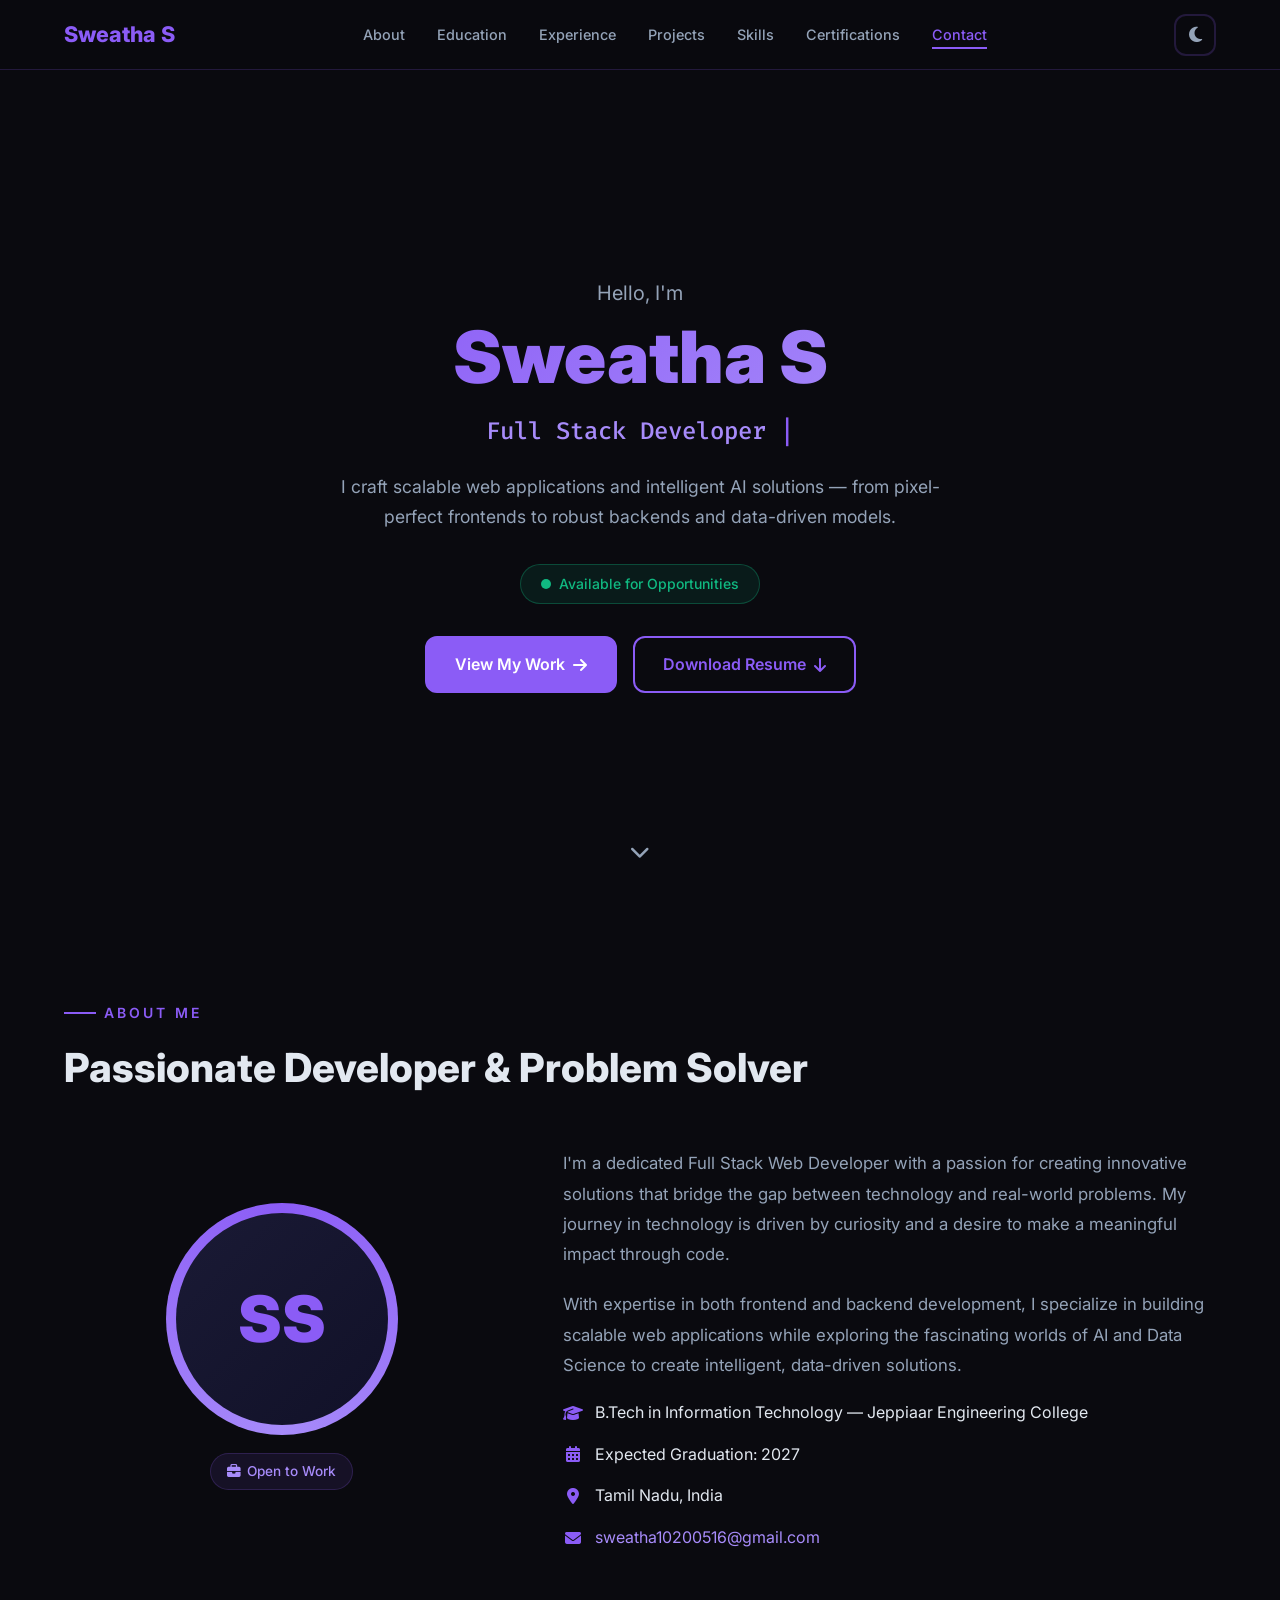
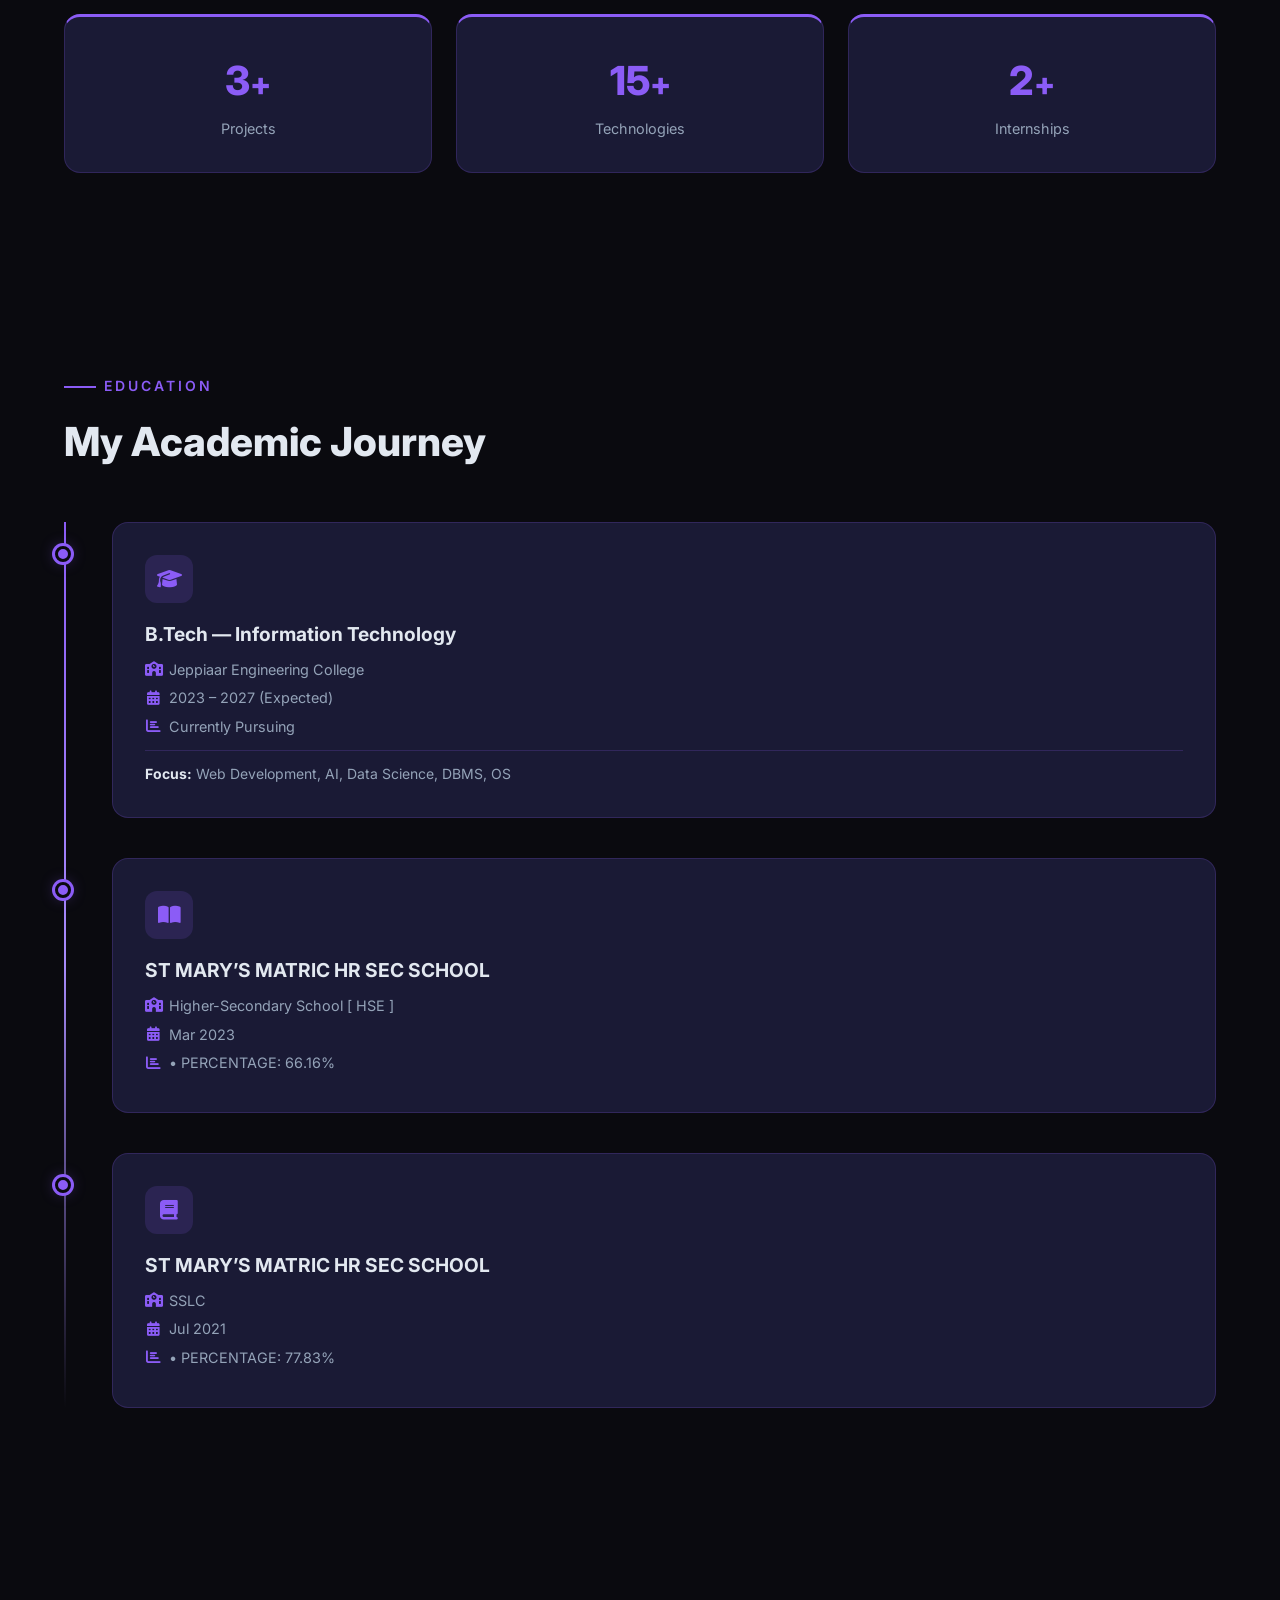
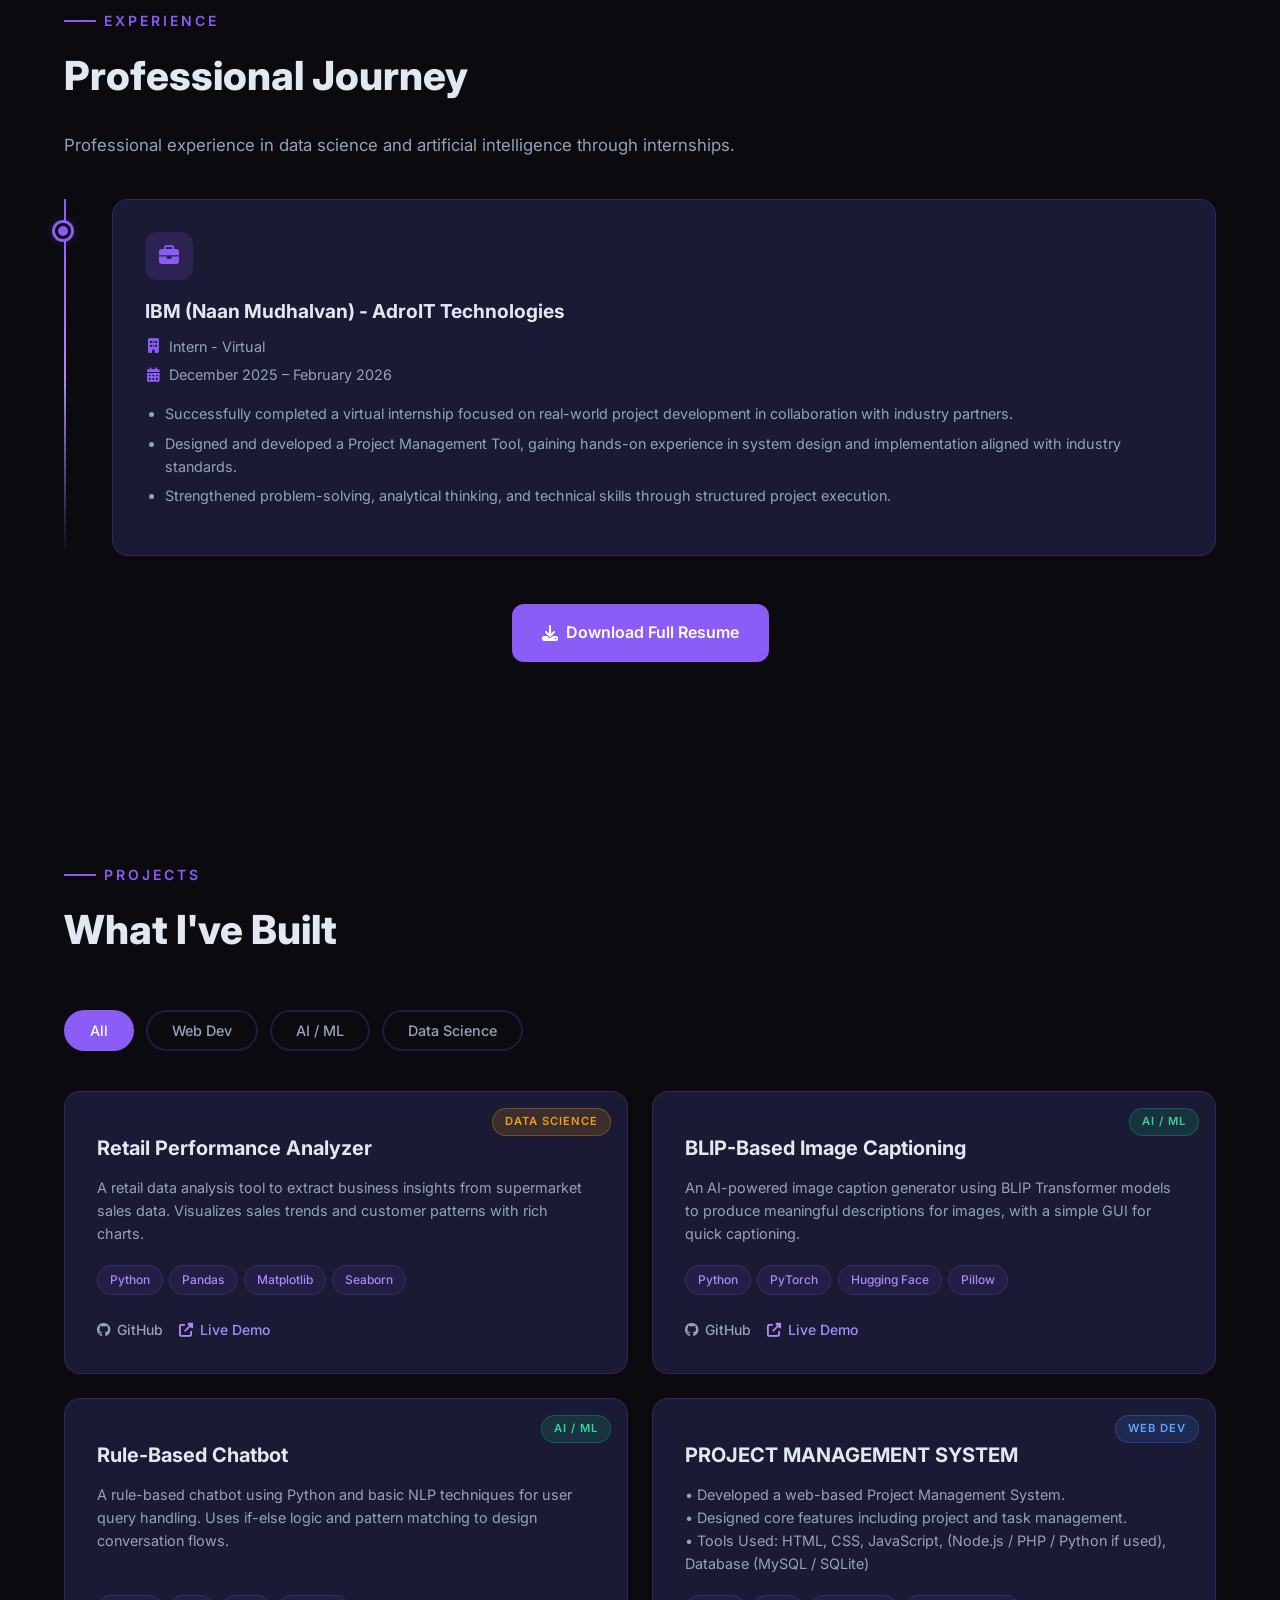
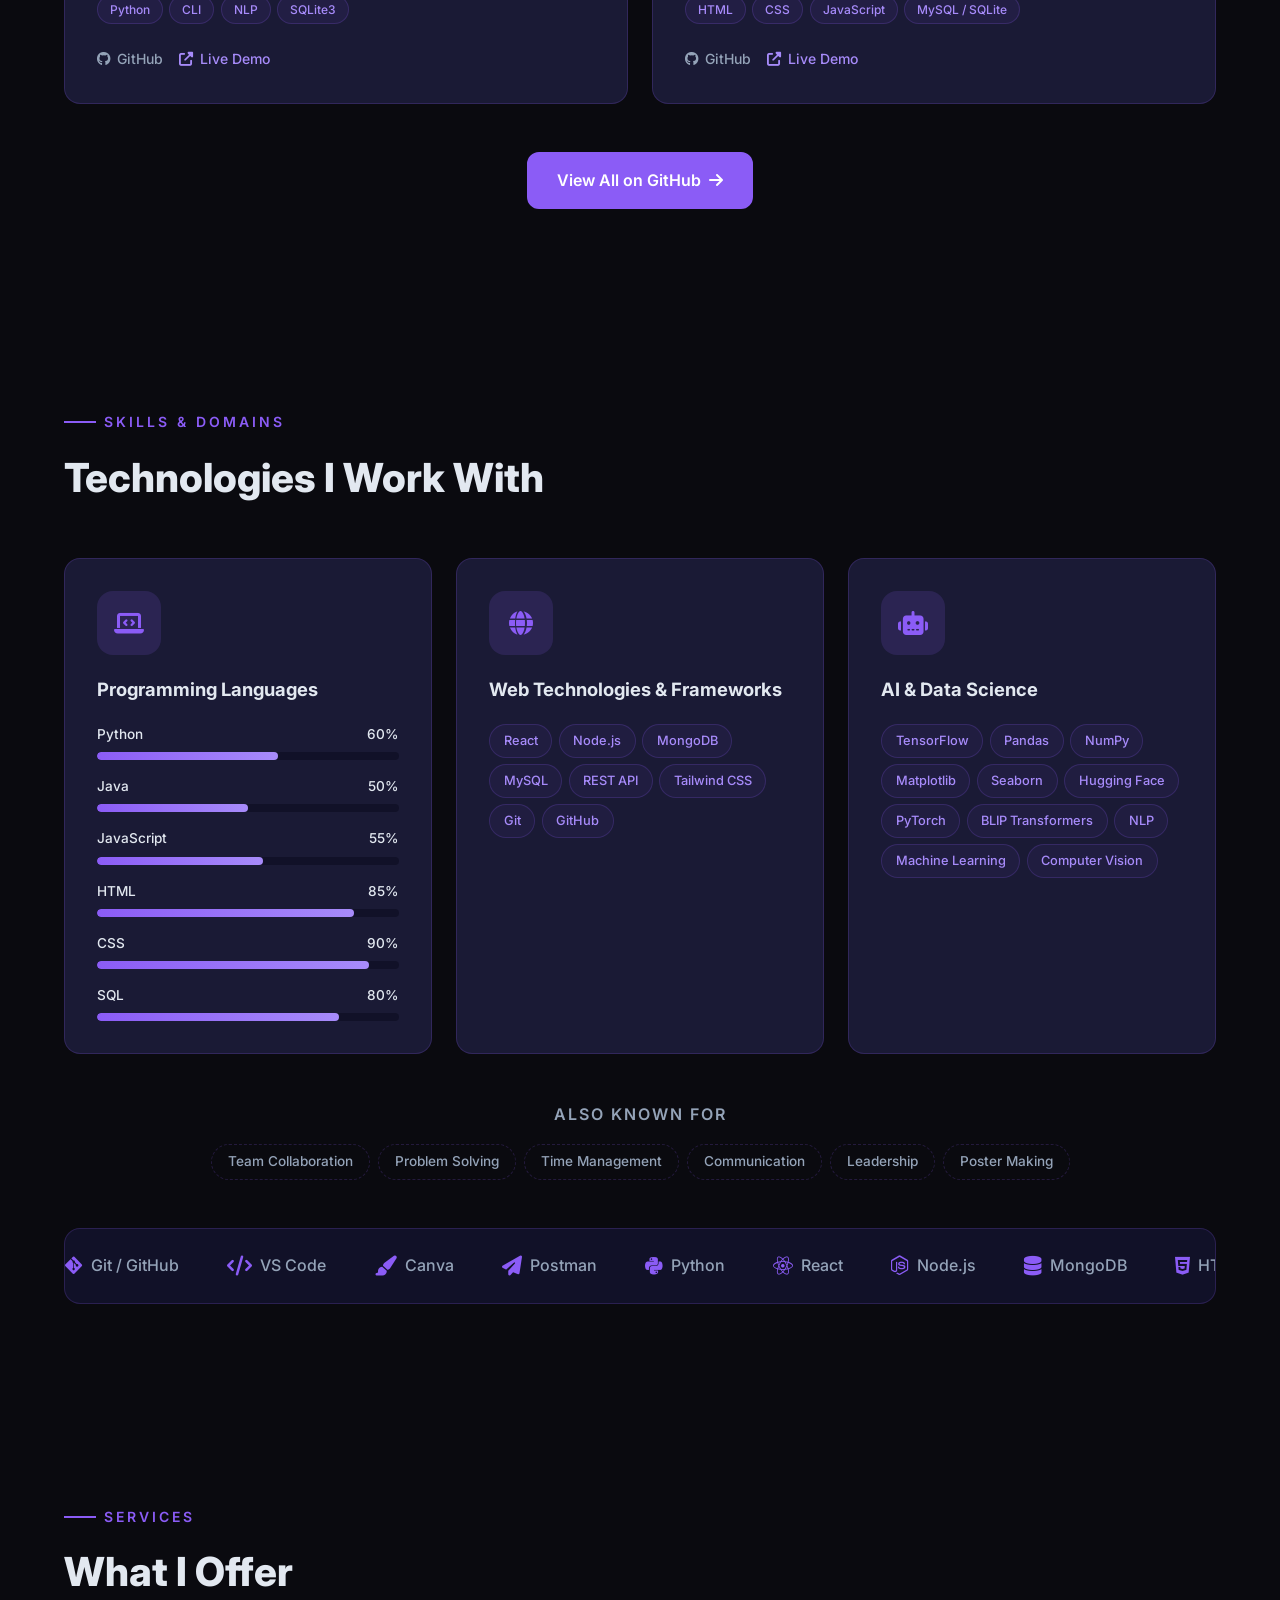
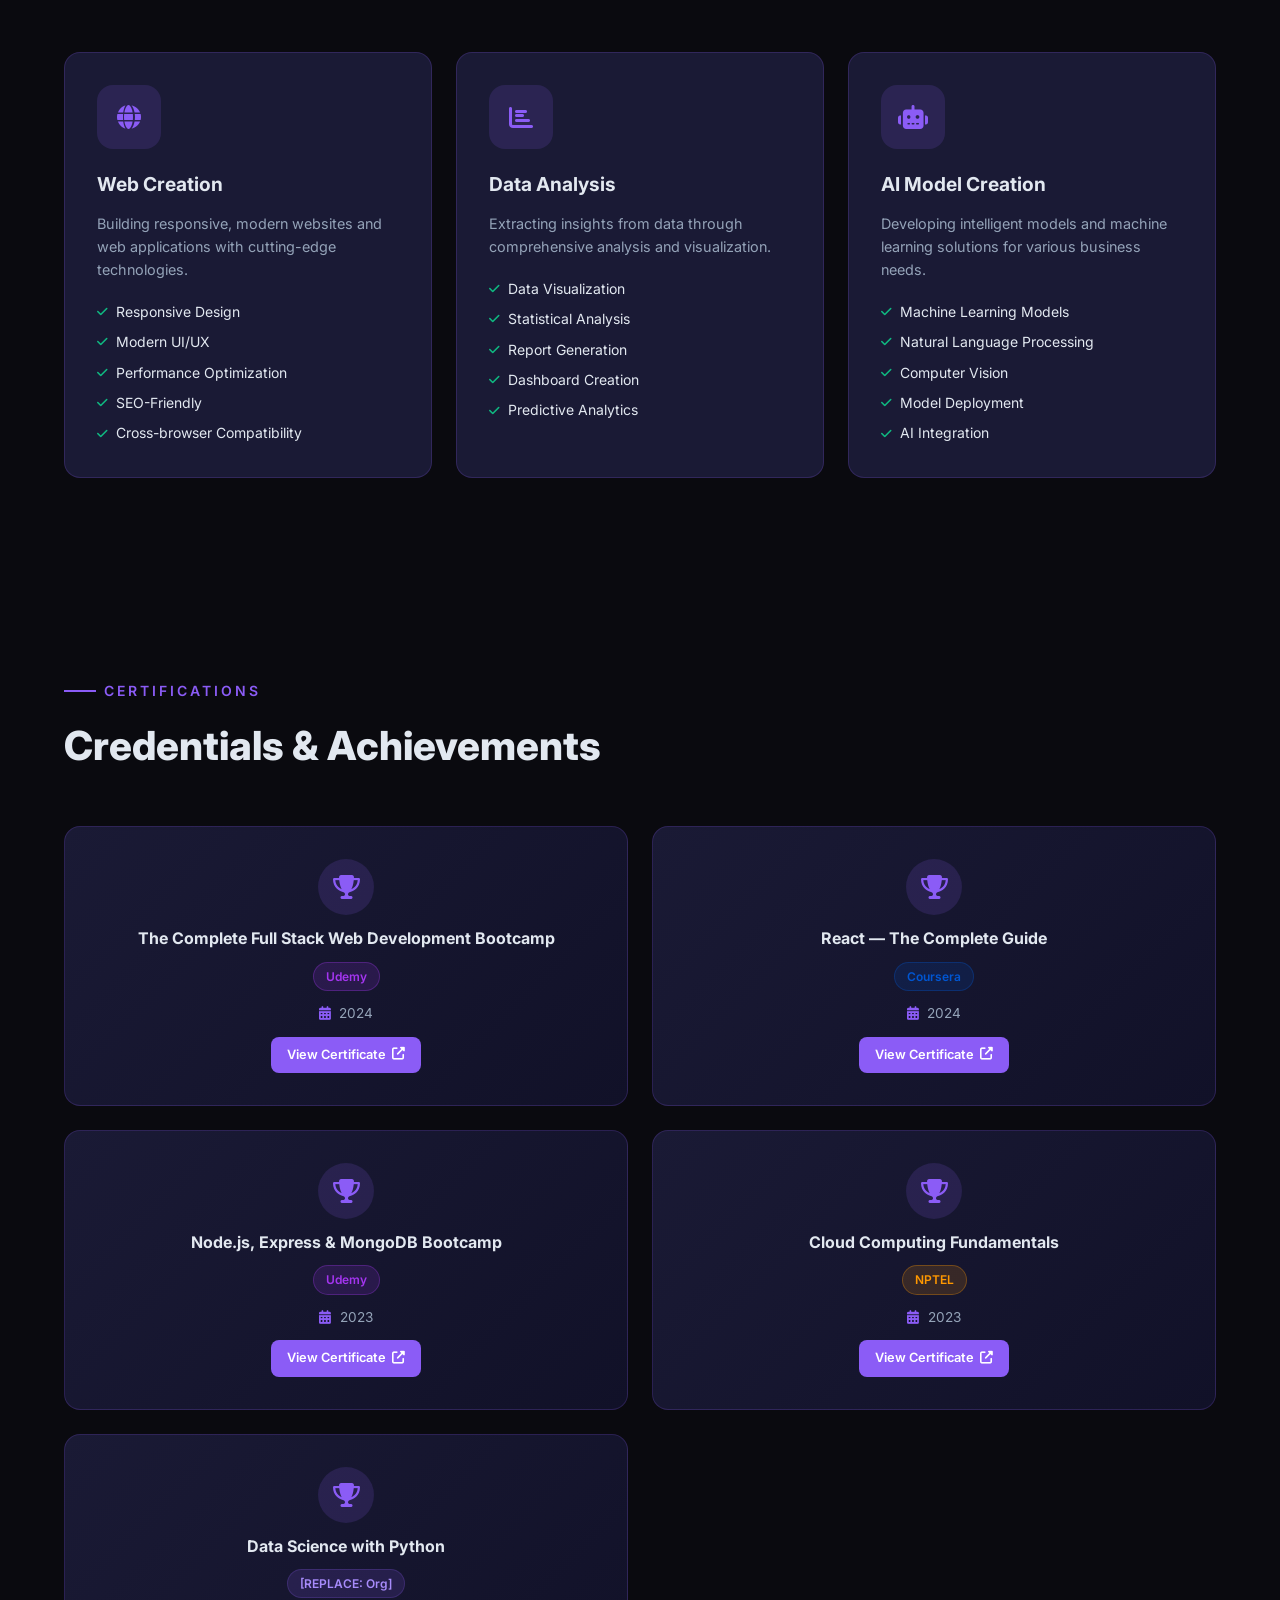
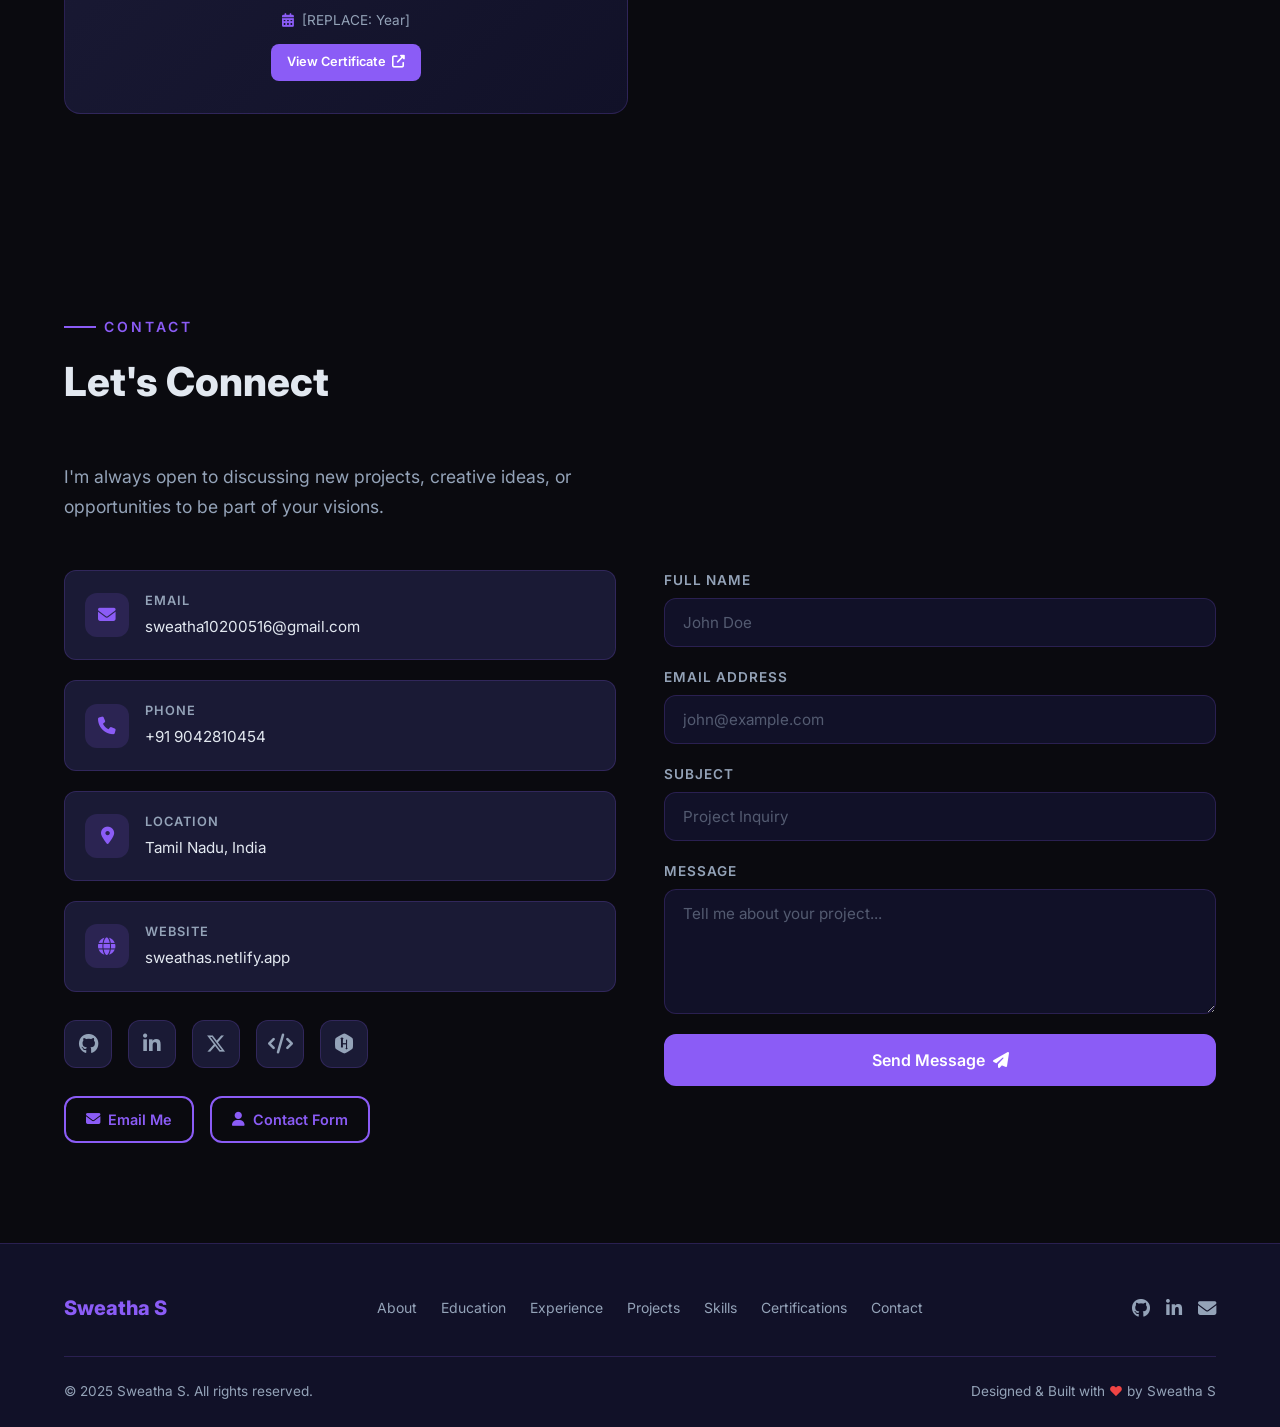
==== commit 6c6309e9: "updated website" ====
--- a/index.html
+++ b/index.html
@@ -200,10 +200,10 @@
           <div class="timeline__dot"></div>
           <div class="timeline__card">
             <div class="timeline__icon"><i class="fas fa-book-open"></i></div>
-            <h3 class="timeline__title">12th Standard</h3>
-            <p class="timeline__subtitle"><i class="fas fa-school"></i> [REPLACE: School Name]</p>
-            <p class="timeline__date"><i class="fas fa-calendar-alt"></i> [REPLACE: Year]</p>
-            <p class="timeline__detail"><i class="fas fa-chart-bar"></i> Percentage: [REPLACE: XX%]</p>
+            <h3 class="timeline__title">ST MARY&rsquo;S MATRIC HR SEC SCHOOL</h3>
+            <p class="timeline__subtitle"><i class="fas fa-school"></i> Higher-Secondary School [ HSE ]</p>
+            <p class="timeline__date"><i class="fas fa-calendar-alt"></i> Mar 2023</p>
+            <p class="timeline__detail"><i class="fas fa-chart-bar"></i> &bull; PERCENTAGE: 66.16%</p>
           </div>
         </div>
 
@@ -212,10 +212,10 @@
           <div class="timeline__dot"></div>
           <div class="timeline__card">
             <div class="timeline__icon"><i class="fas fa-book"></i></div>
-            <h3 class="timeline__title">10th Standard</h3>
-            <p class="timeline__subtitle"><i class="fas fa-school"></i> [REPLACE: School Name]</p>
-            <p class="timeline__date"><i class="fas fa-calendar-alt"></i> [REPLACE: Year]</p>
-            <p class="timeline__detail"><i class="fas fa-chart-bar"></i> Percentage: [REPLACE: XX%]</p>
+            <h3 class="timeline__title">ST MARY&rsquo;S MATRIC HR SEC SCHOOL</h3>
+            <p class="timeline__subtitle"><i class="fas fa-school"></i> SSLC</p>
+            <p class="timeline__date"><i class="fas fa-calendar-alt"></i> Jul 2021</p>
+            <p class="timeline__detail"><i class="fas fa-chart-bar"></i> &bull; PERCENTAGE: 77.83%</p>
           </div>
         </div>
       </div>
@@ -234,49 +234,19 @@
       </p>
 
       <div class="timeline timeline--right">
-        <!-- Entry 1: Techenclave -->
+        <!-- Entry 1: IBM (Naan Mudhalvan) - AdroIT Technologies -->
         <div class="timeline__item timeline__item--right">
           <div class="timeline__dot"></div>
           <div class="timeline__card">
-            <div class="timeline__icon"><i class="fas fa-chart-line"></i></div>
-            <h3 class="timeline__title">Data Science Intern</h3>
-            <p class="timeline__subtitle"><i class="fas fa-building"></i> Techenclave</p>
-            <p class="timeline__date"><i class="fas fa-calendar-alt"></i> June 26 &ndash; July 27, 2025</p>
-            <p class="timeline__location"><i class="fas fa-map-marker-alt"></i> Virtual</p>
+            <div class="timeline__icon"><i class="fas fa-briefcase"></i></div>
+            <h3 class="timeline__title">IBM (Naan Mudhalvan) - AdroIT Technologies</h3>
+            <p class="timeline__subtitle"><i class="fas fa-building"></i> Intern - Virtual</p>
+            <p class="timeline__date"><i class="fas fa-calendar-alt"></i> December 2025 &ndash; February 2026</p>
             <ul class="timeline__list">
-              <li>Worked on real-world data science projects and analysis tasks</li>
-              <li>Applied Python, Pandas, and data visualization tools</li>
-              <li>Extracted actionable business insights from datasets</li>
+              <li>Successfully completed a virtual internship focused on real-world project development in collaboration with industry partners.</li>
+              <li>Designed and developed a Project Management Tool, gaining hands-on experience in system design and implementation aligned with industry standards.</li>
+              <li>Strengthened problem-solving, analytical thinking, and technical skills through structured project execution.</li>
             </ul>
-            <div class="timeline__tech-tags">
-              <span class="tag">Python</span>
-              <span class="tag">Pandas</span>
-              <span class="tag">Matplotlib</span>
-              <span class="tag">Seaborn</span>
-            </div>
-          </div>
-        </div>
-
-        <!-- Entry 2: CodSoft -->
-        <div class="timeline__item timeline__item--right">
-          <div class="timeline__dot"></div>
-          <div class="timeline__card">
-            <div class="timeline__icon"><i class="fas fa-robot"></i></div>
-            <h3 class="timeline__title">Artificial Intelligence Intern</h3>
-            <p class="timeline__subtitle"><i class="fas fa-building"></i> CodSoft</p>
-            <p class="timeline__date"><i class="fas fa-calendar-alt"></i> July 2025 &ndash; August 2025</p>
-            <p class="timeline__location"><i class="fas fa-map-marker-alt"></i> Virtual</p>
-            <ul class="timeline__list">
-              <li>Built AI and ML models for real-world applications</li>
-              <li>Developed a rule-based chatbot and image captioning system</li>
-              <li>Gained hands-on experience with NLP and computer vision</li>
-            </ul>
-            <div class="timeline__tech-tags">
-              <span class="tag">Python</span>
-              <span class="tag">PyTorch</span>
-              <span class="tag">Hugging Face</span>
-              <span class="tag">NLP</span>
-            </div>
           </div>
         </div>
       </div>
@@ -319,7 +289,7 @@
             <span class="tag">Seaborn</span>
           </div>
           <div class="projects__card-links">
-            <a href="[REPLACE: GitHub URL]" target="_blank" rel="noopener" class="projects__card-link">
+            <a href="https://github.com/sweatha2005/Retail-Performance-Analyzer" target="_blank" rel="noopener" class="projects__card-link">
               <i class="fab fa-github"></i> GitHub
             </a>
             <a href="[REPLACE: Live URL]" target="_blank" rel="noopener" class="projects__card-link projects__card-link--live">
@@ -340,7 +310,7 @@
             <span class="tag">Pillow</span>
           </div>
           <div class="projects__card-links">
-            <a href="[REPLACE: GitHub URL]" target="_blank" rel="noopener" class="projects__card-link">
+            <a href="https://github.com/sweatha2005/BLIP-Based-Image-Captioning-" target="_blank" rel="noopener" class="projects__card-link">
               <i class="fab fa-github"></i> GitHub
             </a>
             <a href="[REPLACE: Live URL]" target="_blank" rel="noopener" class="projects__card-link projects__card-link--live">
@@ -361,7 +331,32 @@
             <span class="tag">SQLite3</span>
           </div>
           <div class="projects__card-links">
-            <a href="[REPLACE: GitHub URL]" target="_blank" rel="noopener" class="projects__card-link">
+            <a href="https://github.com/sweatha2005/Rule-Based-Chatbot-With-Integration-with-SQLite3" target="_blank" rel="noopener" class="projects__card-link">
+              <i class="fab fa-github"></i> GitHub
+            </a>
+            <a href="[REPLACE: Live URL]" target="_blank" rel="noopener" class="projects__card-link projects__card-link--live">
+              <i class="fas fa-external-link-alt"></i> Live Demo
+            </a>
+          </div>
+        </div>
+
+        <!-- Card 4: Project Management System -->
+        <div class="projects__card" data-category="webdev">
+          <div class="projects__card-badge projects__card-badge--webdev">Web Dev</div>
+          <h3 class="projects__card-title">PROJECT MANAGEMENT SYSTEM</h3>
+          <p class="projects__card-desc">
+            &bull; Developed a web-based Project Management System.<br />
+            &bull; Designed core features including project and task management.<br />
+            &bull; Tools Used: HTML, CSS, JavaScript, (Node.js / PHP / Python if used), Database (MySQL / SQLite)
+          </p>
+          <div class="projects__card-tags">
+            <span class="tag">HTML</span>
+            <span class="tag">CSS</span>
+            <span class="tag">JavaScript</span>
+            <span class="tag">MySQL / SQLite</span>
+          </div>
+          <div class="projects__card-links">
+            <a href="https://github.com/sweatha2005/project-management-system" target="_blank" rel="noopener" class="projects__card-link">
               <i class="fab fa-github"></i> GitHub
             </a>
             <a href="[REPLACE: Live URL]" target="_blank" rel="noopener" class="projects__card-link projects__card-link--live">
@@ -727,7 +722,7 @@
         </div>
 
         <!-- Right: Contact Form -->
-        <form class="contact__form" id="contactForm">
+        <form class="contact__form" id="contactForm" action="https://formspree.io/f/xgonqwgq" method="POST">
           <div class="contact__form-group">
             <label for="contactName">Full Name</label>
             <input type="text" id="contactName" name="name" placeholder="John Doe" required />
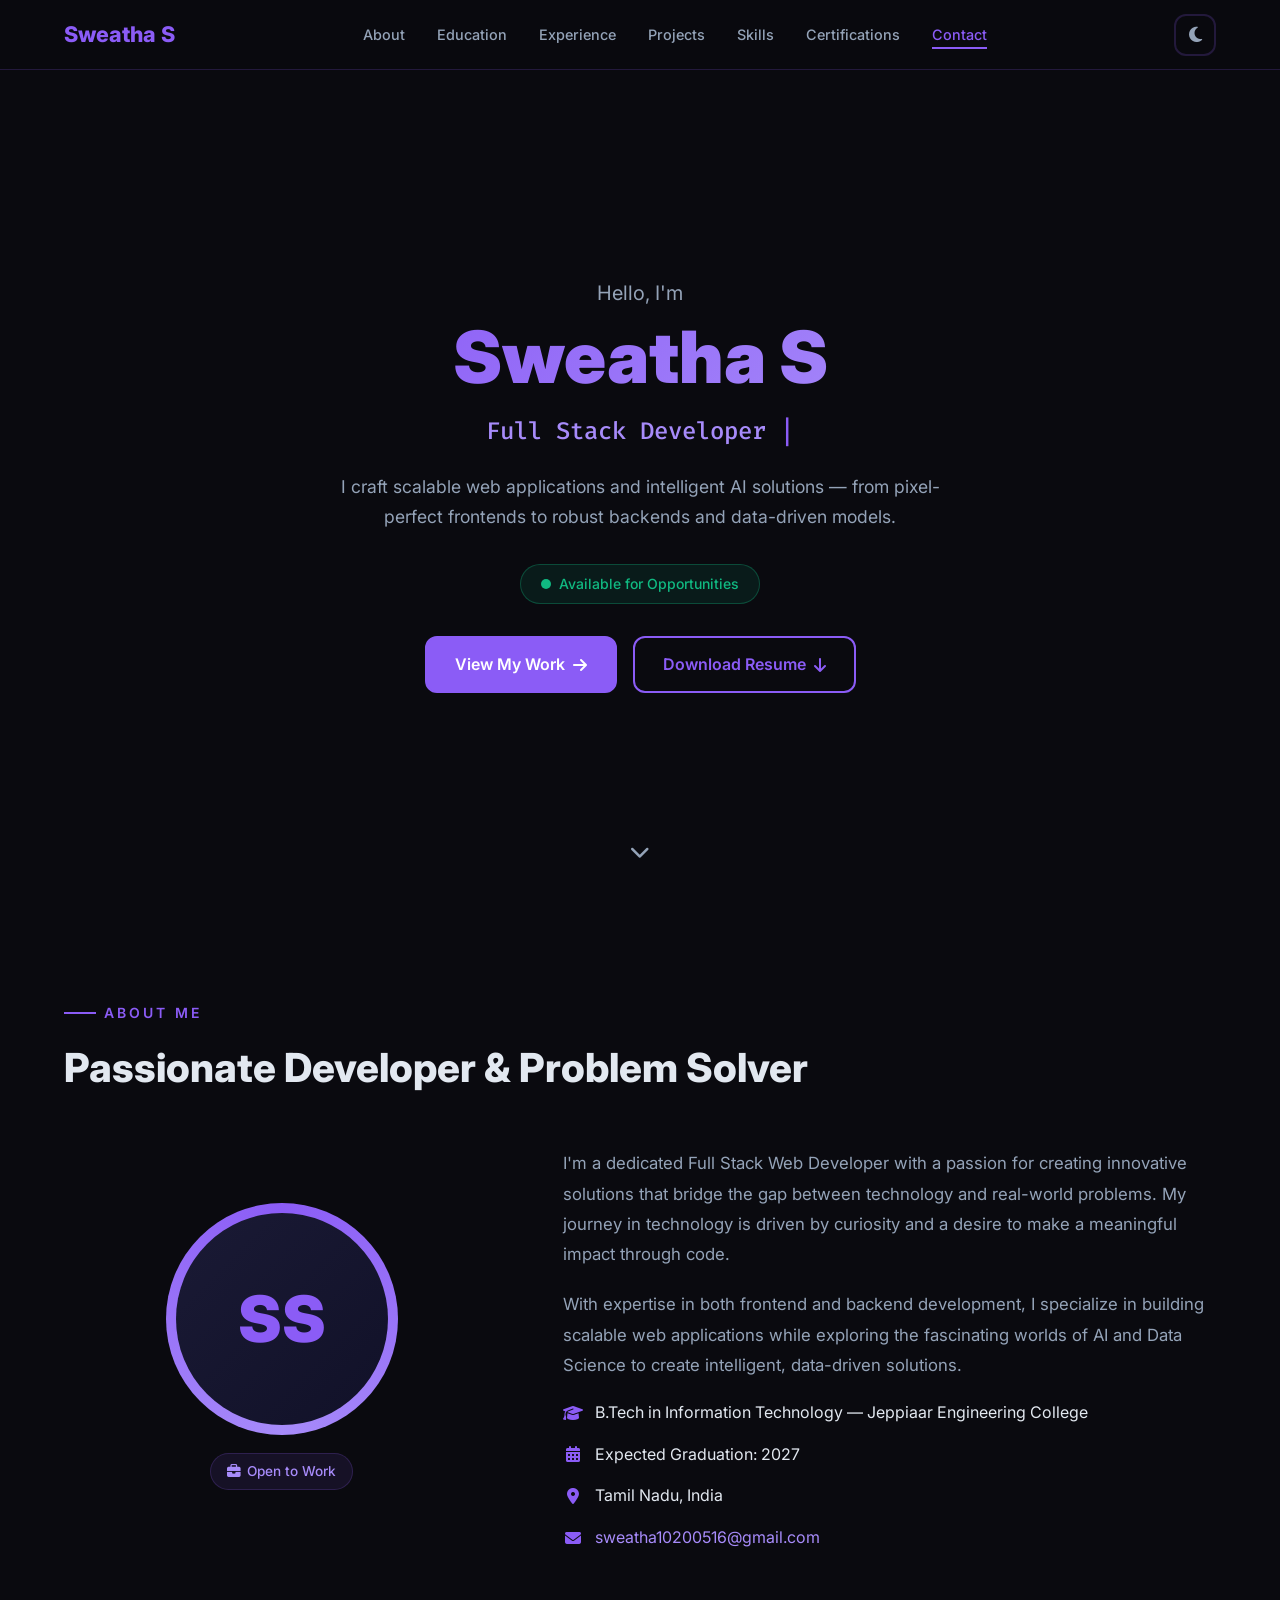
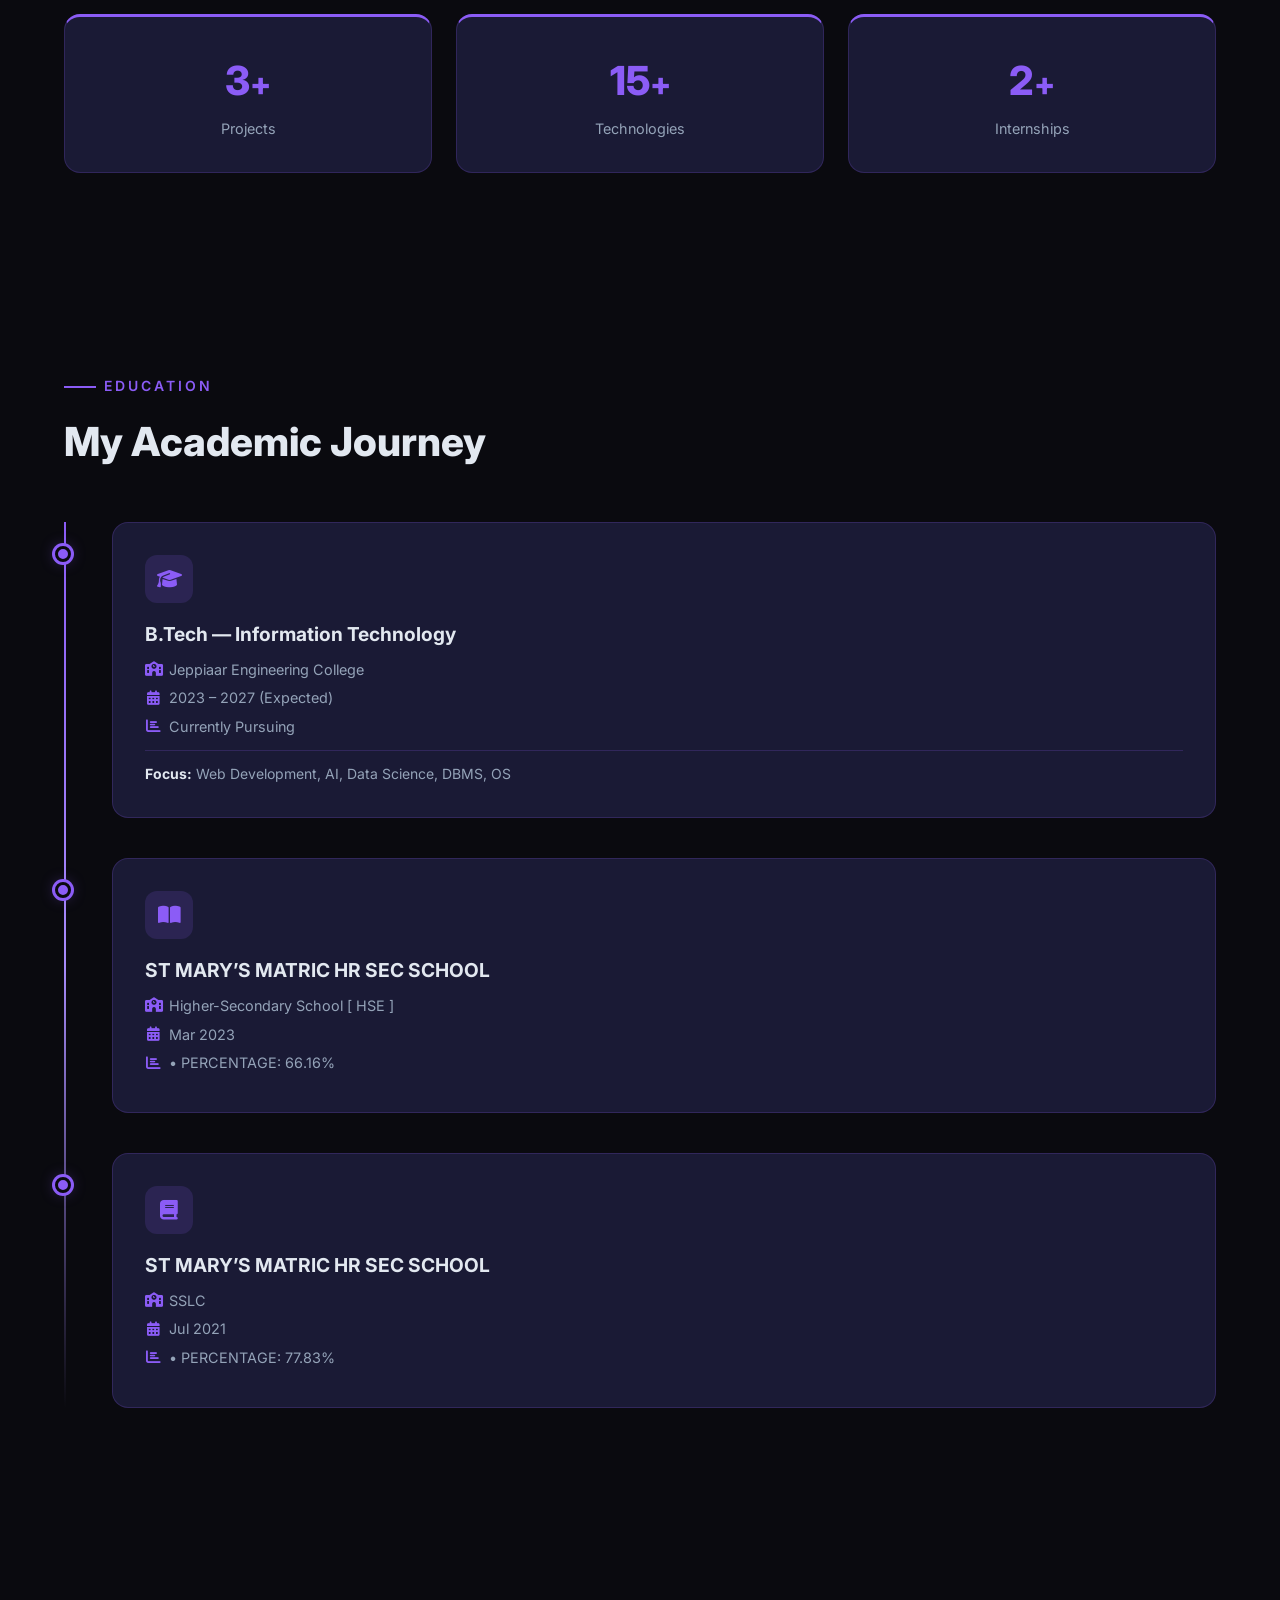
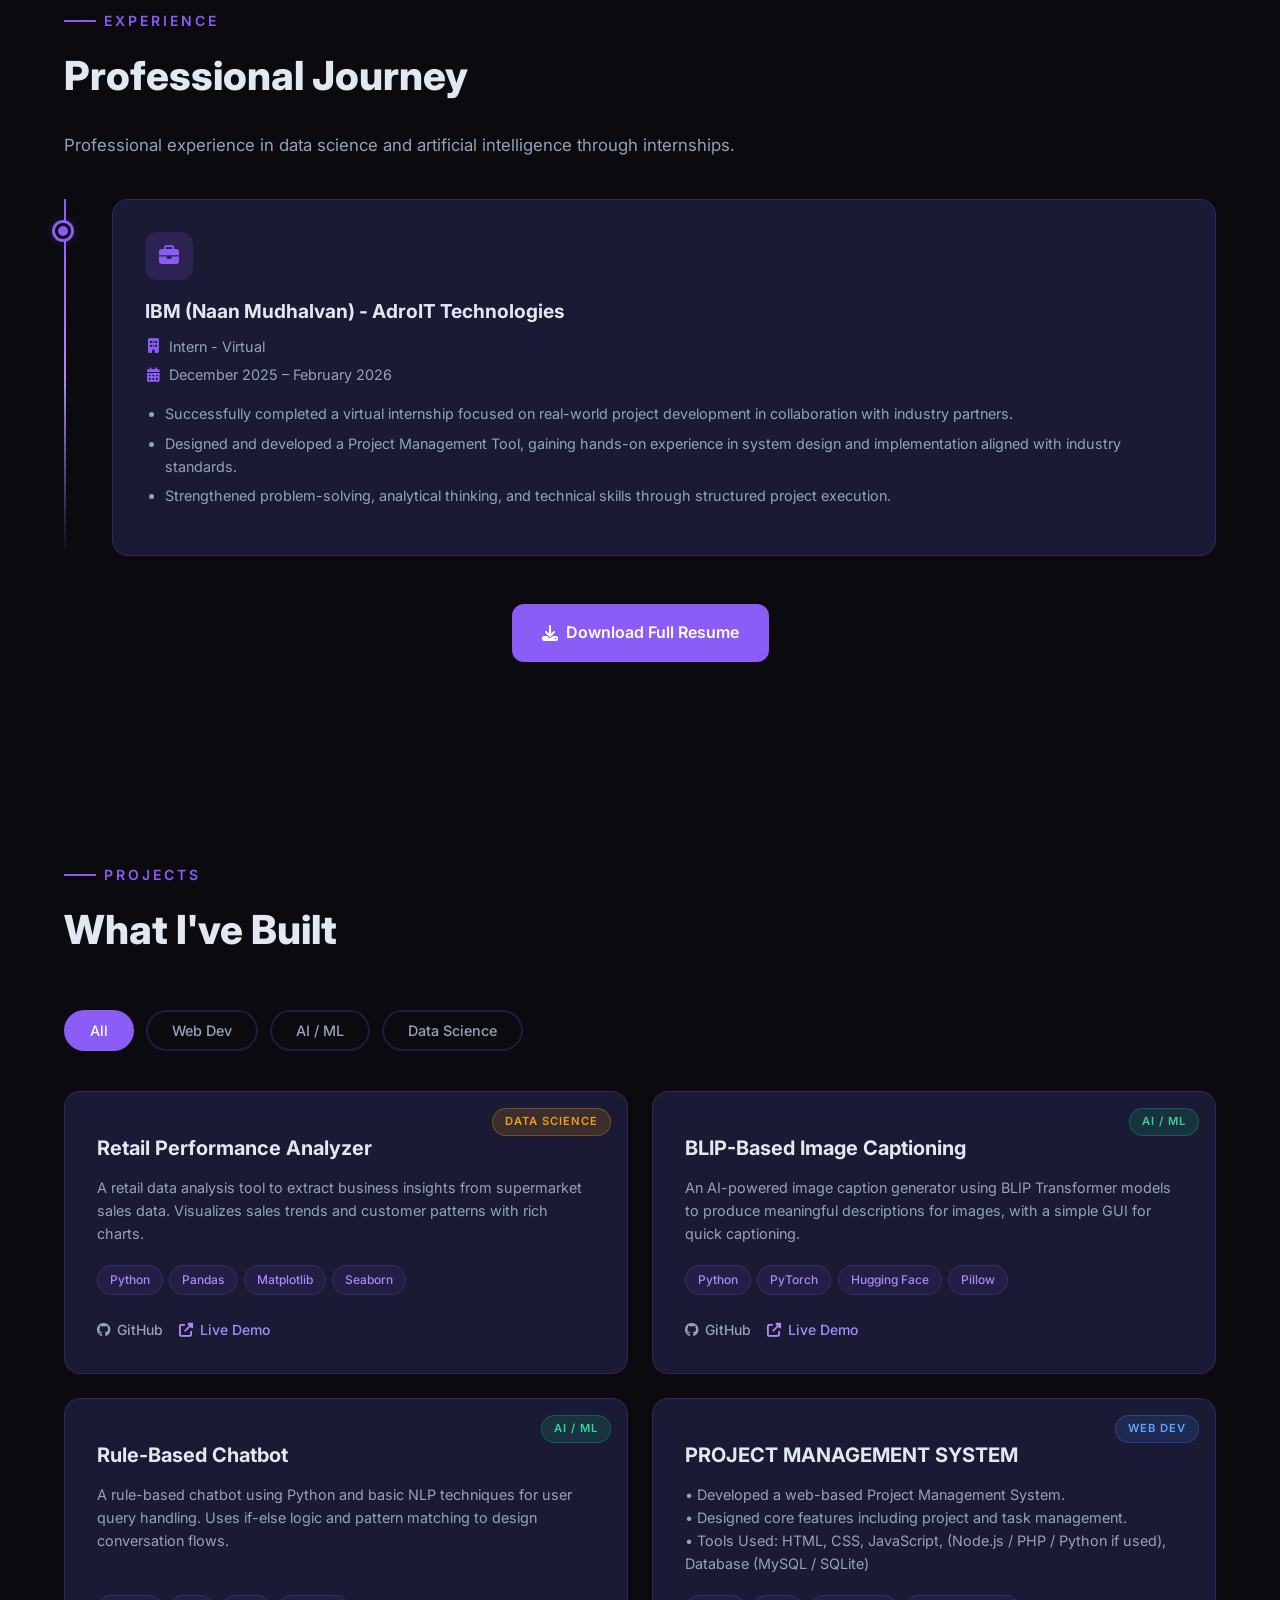
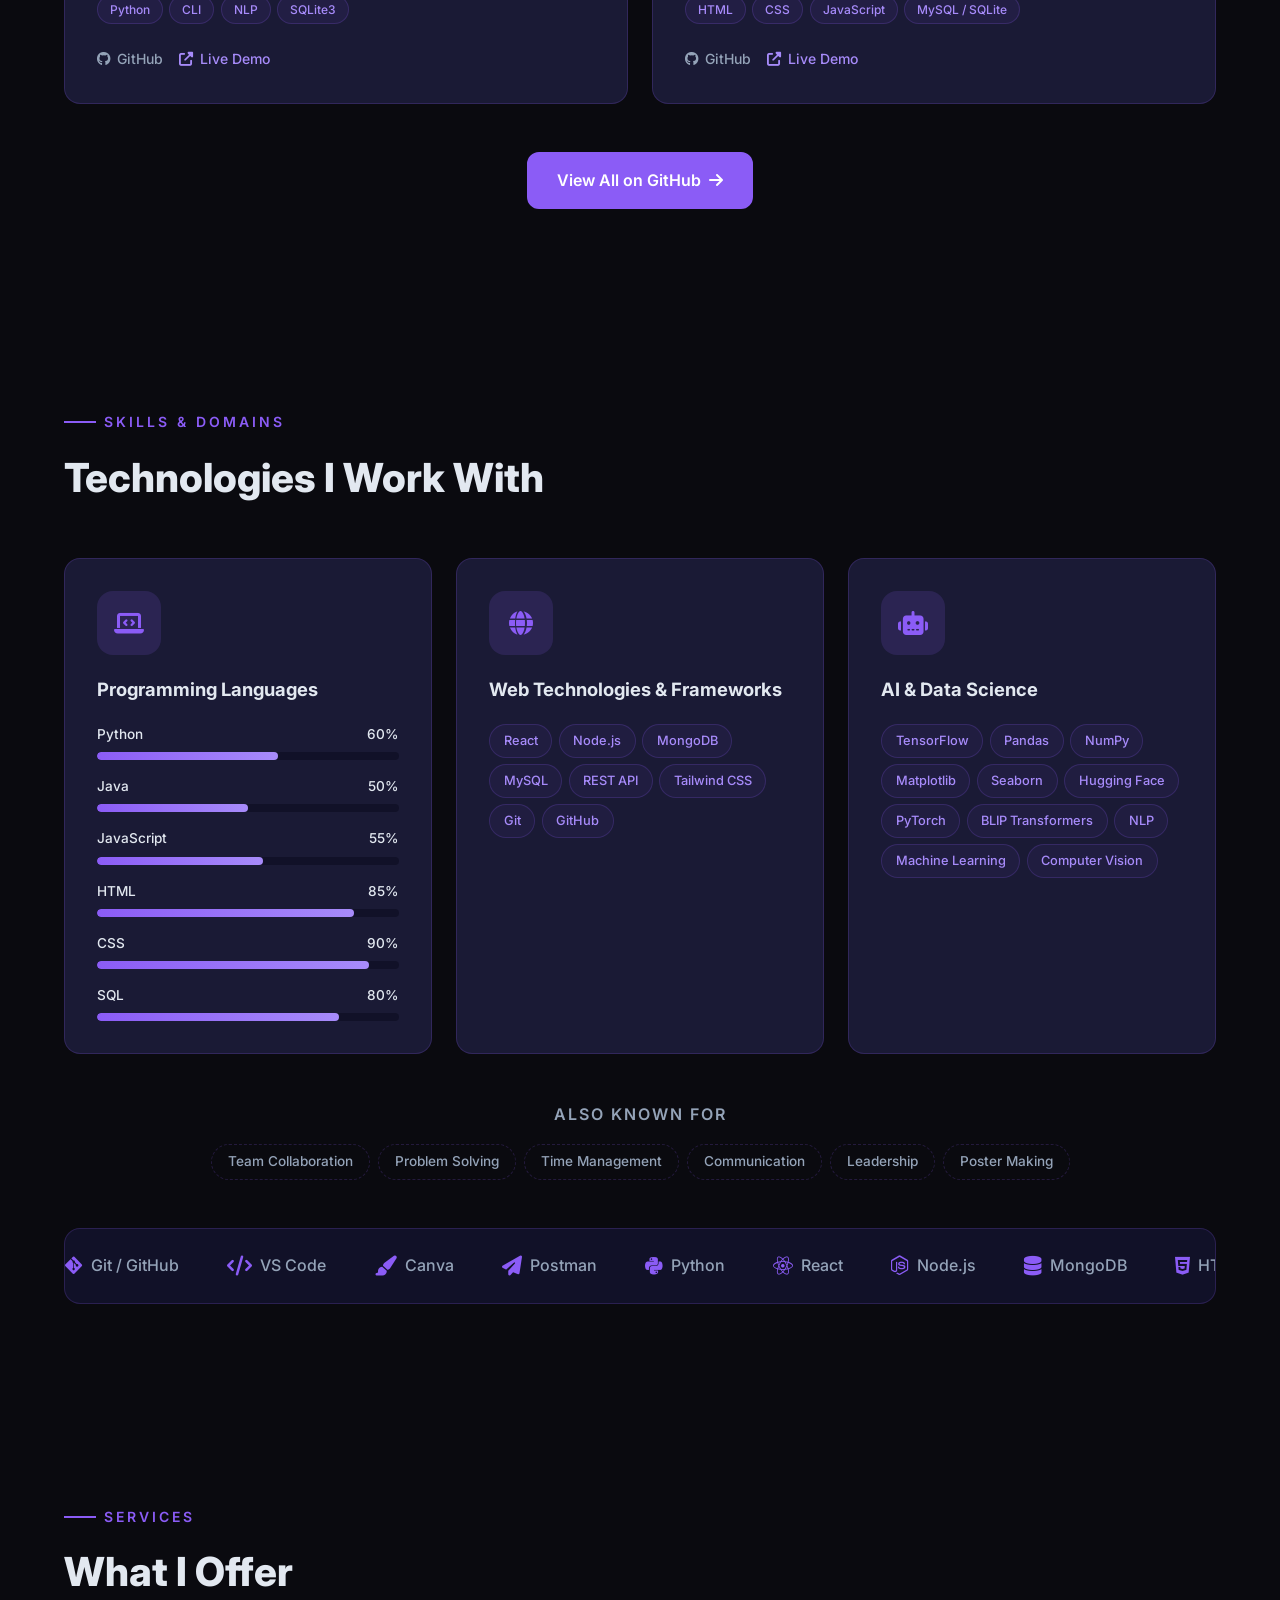
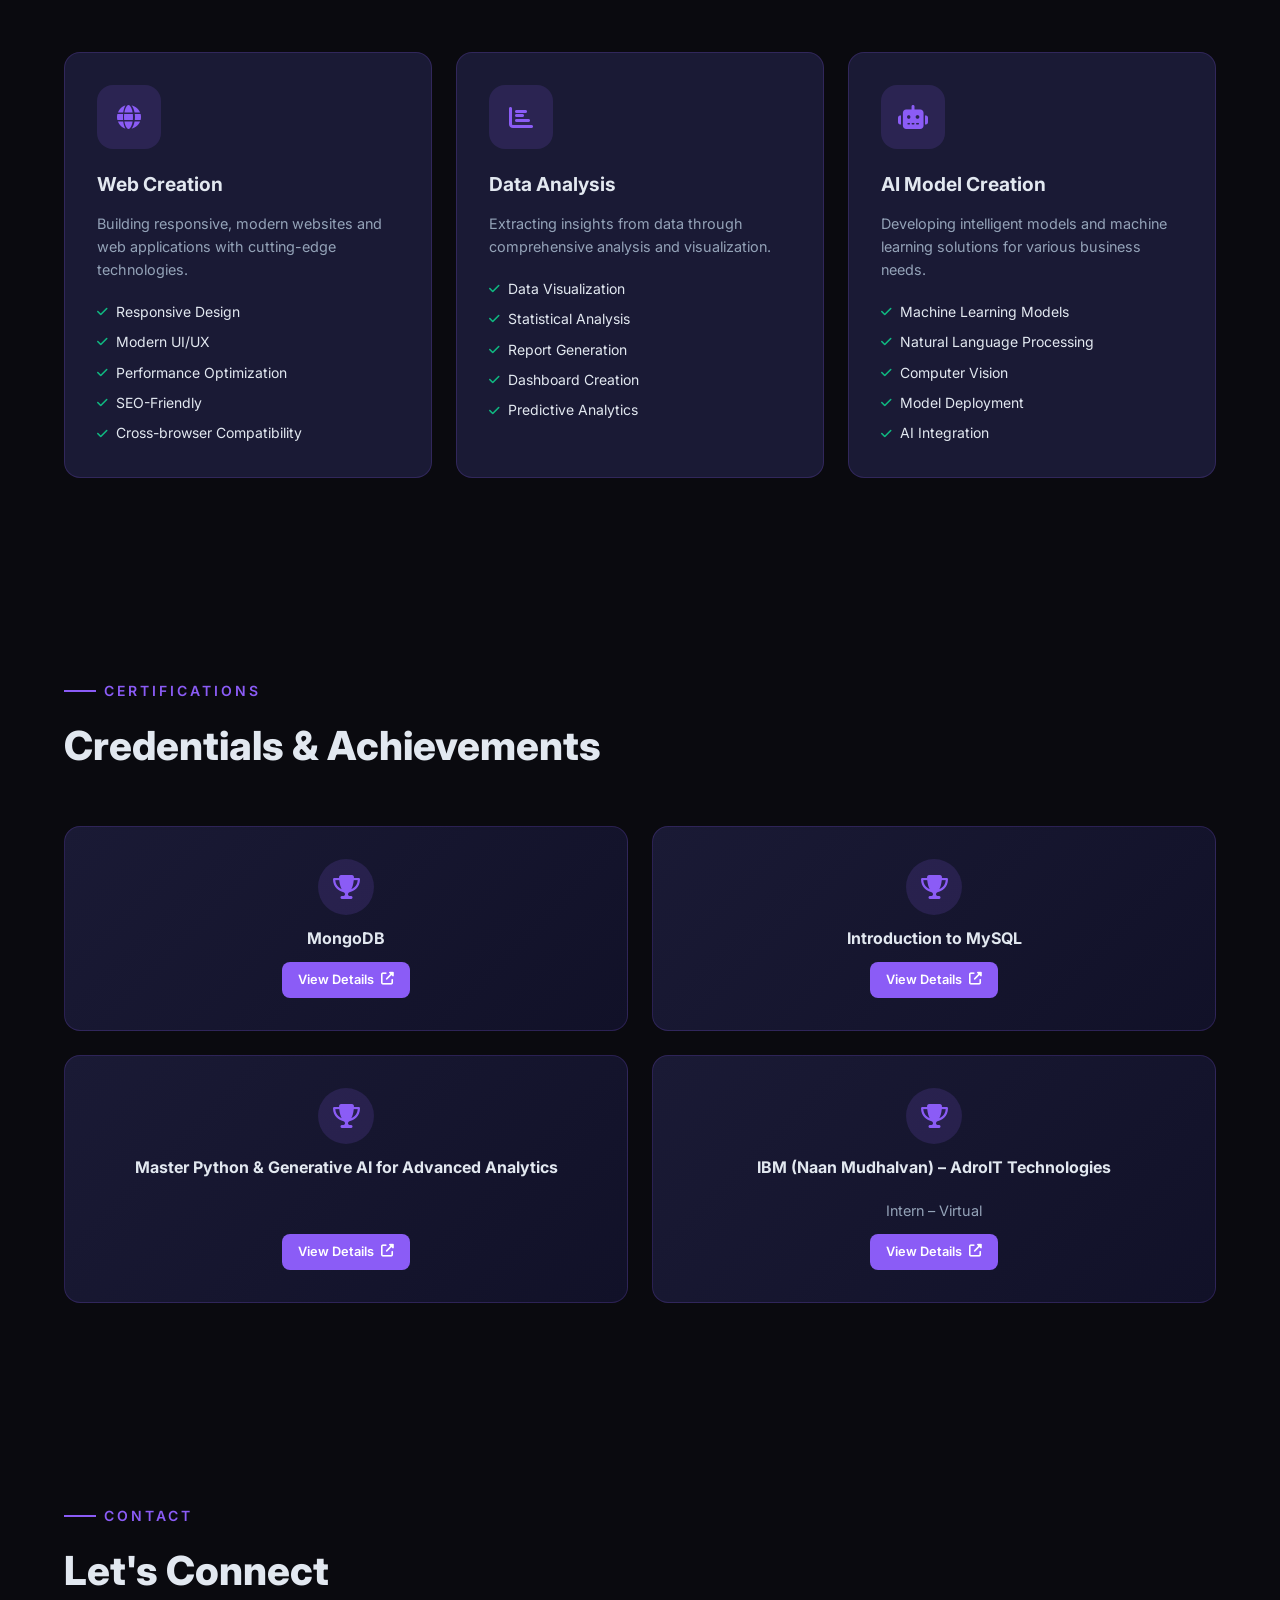
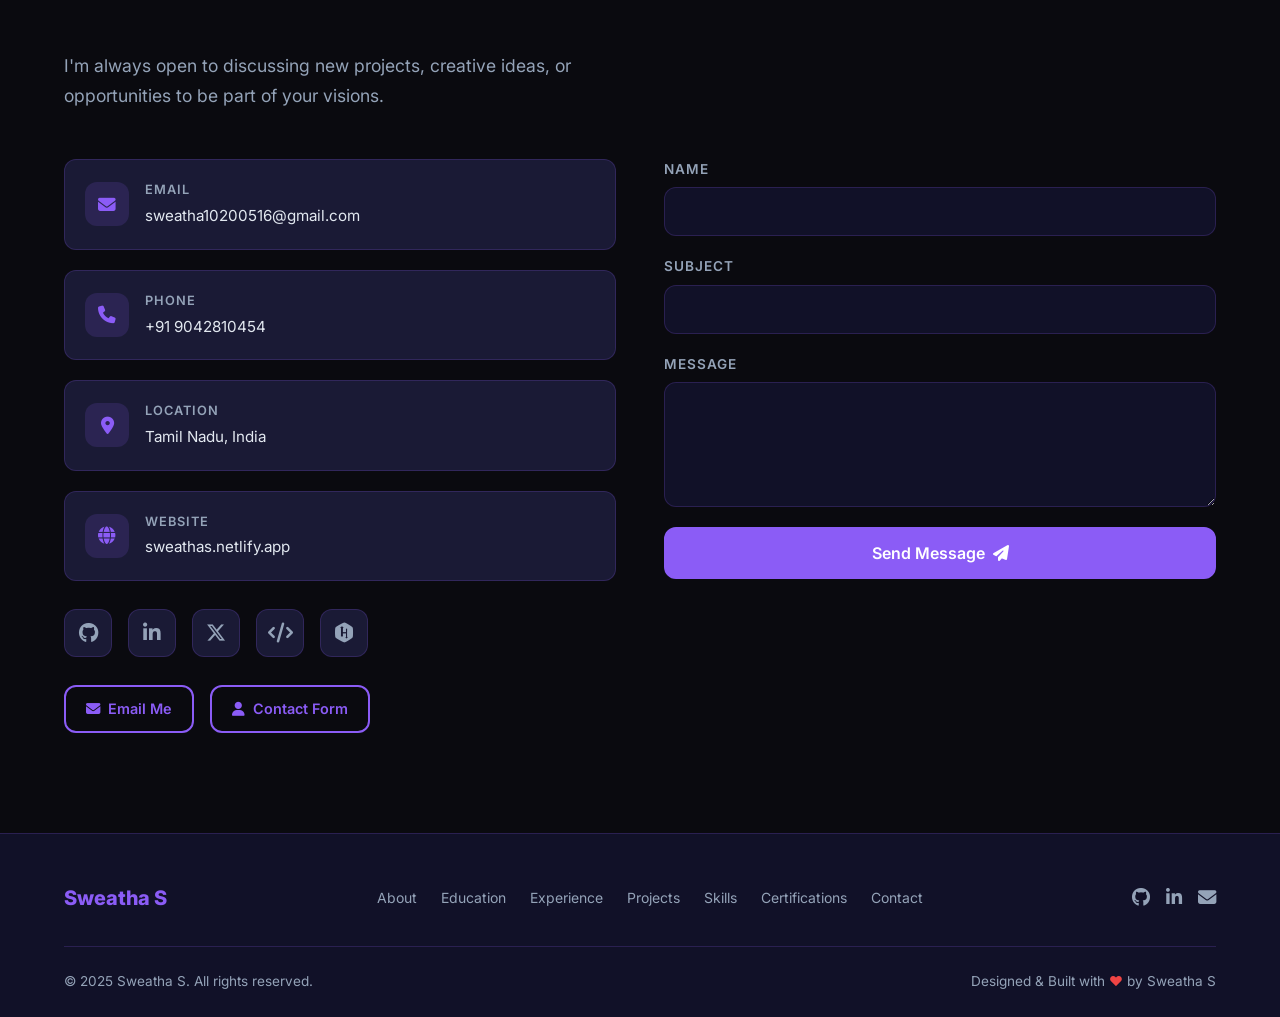
==== commit b885e521: "fixed code" ====
--- a/index.html
+++ b/index.html
@@ -580,68 +580,40 @@
       <h2 class="section__title">Credentials &amp; Achievements</h2>
 
       <div class="certifications__grid">
-        <!-- Cert 1 -->
+        <!-- Cert 1: MongoDB -->
         <div class="certifications__card">
           <div class="certifications__card-icon"><i class="fas fa-trophy"></i></div>
-          <h3 class="certifications__card-title">The Complete Full Stack Web Development Bootcamp</h3>
-          <div class="certifications__card-org">
-            <span class="certifications__org-badge certifications__org-badge--udemy">Udemy</span>
-          </div>
-          <p class="certifications__card-date"><i class="fas fa-calendar-alt"></i> 2024</p>
-          <a href="[REPLACE: Certificate Link]" target="_blank" rel="noopener" class="certifications__view-btn">
-            View Certificate <i class="fas fa-external-link-alt"></i>
+          <h3 class="certifications__card-title">MongoDB</h3>
+          <a href="#" class="certifications__view-btn">
+            View Details <i class="fas fa-external-link-alt"></i>
           </a>
         </div>
 
-        <!-- Cert 2 -->
+        <!-- Cert 2: Introduction to MySQL -->
         <div class="certifications__card">
           <div class="certifications__card-icon"><i class="fas fa-trophy"></i></div>
-          <h3 class="certifications__card-title">React &mdash; The Complete Guide</h3>
-          <div class="certifications__card-org">
-            <span class="certifications__org-badge certifications__org-badge--coursera">Coursera</span>
-          </div>
-          <p class="certifications__card-date"><i class="fas fa-calendar-alt"></i> 2024</p>
-          <a href="[REPLACE: Certificate Link]" target="_blank" rel="noopener" class="certifications__view-btn">
-            View Certificate <i class="fas fa-external-link-alt"></i>
+          <h3 class="certifications__card-title">Introduction to MySQL</h3>
+          <a href="#" class="certifications__view-btn">
+            View Details <i class="fas fa-external-link-alt"></i>
           </a>
         </div>
 
-        <!-- Cert 3 -->
+        <!-- Cert 3: Master Python & Generative AI for Advanced Analytics -->
         <div class="certifications__card">
           <div class="certifications__card-icon"><i class="fas fa-trophy"></i></div>
-          <h3 class="certifications__card-title">Node.js, Express &amp; MongoDB Bootcamp</h3>
-          <div class="certifications__card-org">
-            <span class="certifications__org-badge certifications__org-badge--udemy">Udemy</span>
-          </div>
-          <p class="certifications__card-date"><i class="fas fa-calendar-alt"></i> 2023</p>
-          <a href="[REPLACE: Certificate Link]" target="_blank" rel="noopener" class="certifications__view-btn">
-            View Certificate <i class="fas fa-external-link-alt"></i>
+          <h3 class="certifications__card-title">Master Python &amp; Generative AI for Advanced Analytics</h3>
+          <a href="#" class="certifications__view-btn">
+            View Details <i class="fas fa-external-link-alt"></i>
           </a>
         </div>
 
-        <!-- Cert 4 -->
+        <!-- Cert 4: IBM (Naan Mudhalvan) - AdroIT Technologies -->
         <div class="certifications__card">
           <div class="certifications__card-icon"><i class="fas fa-trophy"></i></div>
-          <h3 class="certifications__card-title">Cloud Computing Fundamentals</h3>
-          <div class="certifications__card-org">
-            <span class="certifications__org-badge certifications__org-badge--nptel">NPTEL</span>
-          </div>
-          <p class="certifications__card-date"><i class="fas fa-calendar-alt"></i> 2023</p>
-          <a href="[REPLACE: Certificate Link]" target="_blank" rel="noopener" class="certifications__view-btn">
-            View Certificate <i class="fas fa-external-link-alt"></i>
-          </a>
-        </div>
-
-        <!-- Cert 5 -->
-        <div class="certifications__card">
-          <div class="certifications__card-icon"><i class="fas fa-trophy"></i></div>
-          <h3 class="certifications__card-title">Data Science with Python</h3>
-          <div class="certifications__card-org">
-            <span class="certifications__org-badge certifications__org-badge--other">[REPLACE: Org]</span>
-          </div>
-          <p class="certifications__card-date"><i class="fas fa-calendar-alt"></i> [REPLACE: Year]</p>
-          <a href="[REPLACE: Certificate Link]" target="_blank" rel="noopener" class="certifications__view-btn">
-            View Certificate <i class="fas fa-external-link-alt"></i>
+          <h3 class="certifications__card-title">IBM (Naan Mudhalvan) &ndash; AdroIT Technologies</h3>
+          <p class="certifications__card-subtitle">Intern &ndash; Virtual</p>
+          <a href="#" class="certifications__view-btn">
+            View Details <i class="fas fa-external-link-alt"></i>
           </a>
         </div>
       </div>
@@ -724,20 +696,16 @@
         <!-- Right: Contact Form -->
         <form class="contact__form" id="contactForm" action="https://formspree.io/f/xgonqwgq" method="POST">
           <div class="contact__form-group">
-            <label for="contactName">Full Name</label>
-            <input type="text" id="contactName" name="name" placeholder="John Doe" required />
-          </div>
-          <div class="contact__form-group">
-            <label for="contactEmail">Email Address</label>
-            <input type="email" id="contactEmail" name="email" placeholder="john@example.com" required />
+            <label for="contactName">Name</label>
+            <input type="text" id="contactName" name="name" required />
           </div>
           <div class="contact__form-group">
             <label for="contactSubject">Subject</label>
-            <input type="text" id="contactSubject" name="subject" placeholder="Project Inquiry" required />
+            <input type="text" id="contactSubject" name="subject" required />
           </div>
           <div class="contact__form-group">
             <label for="contactMessage">Message</label>
-            <textarea id="contactMessage" name="message" rows="5" placeholder="Tell me about your project..." required></textarea>
+            <textarea id="contactMessage" name="message" rows="5" required></textarea>
           </div>
           <button type="submit" class="btn btn--primary btn--full">
             Send Message <i class="fas fa-paper-plane"></i>
--- a/style.css
+++ b/style.css
@@ -1091,6 +1091,11 @@
   font-weight: 700;
   color: var(--text);
   line-height: 1.4;
+}
+.certifications__card-subtitle {
+  font-size: 0.9rem;
+  color: var(--muted);
+  margin-top: 0.5rem;
 }
 .certifications__org-badge {
   display: inline-block;
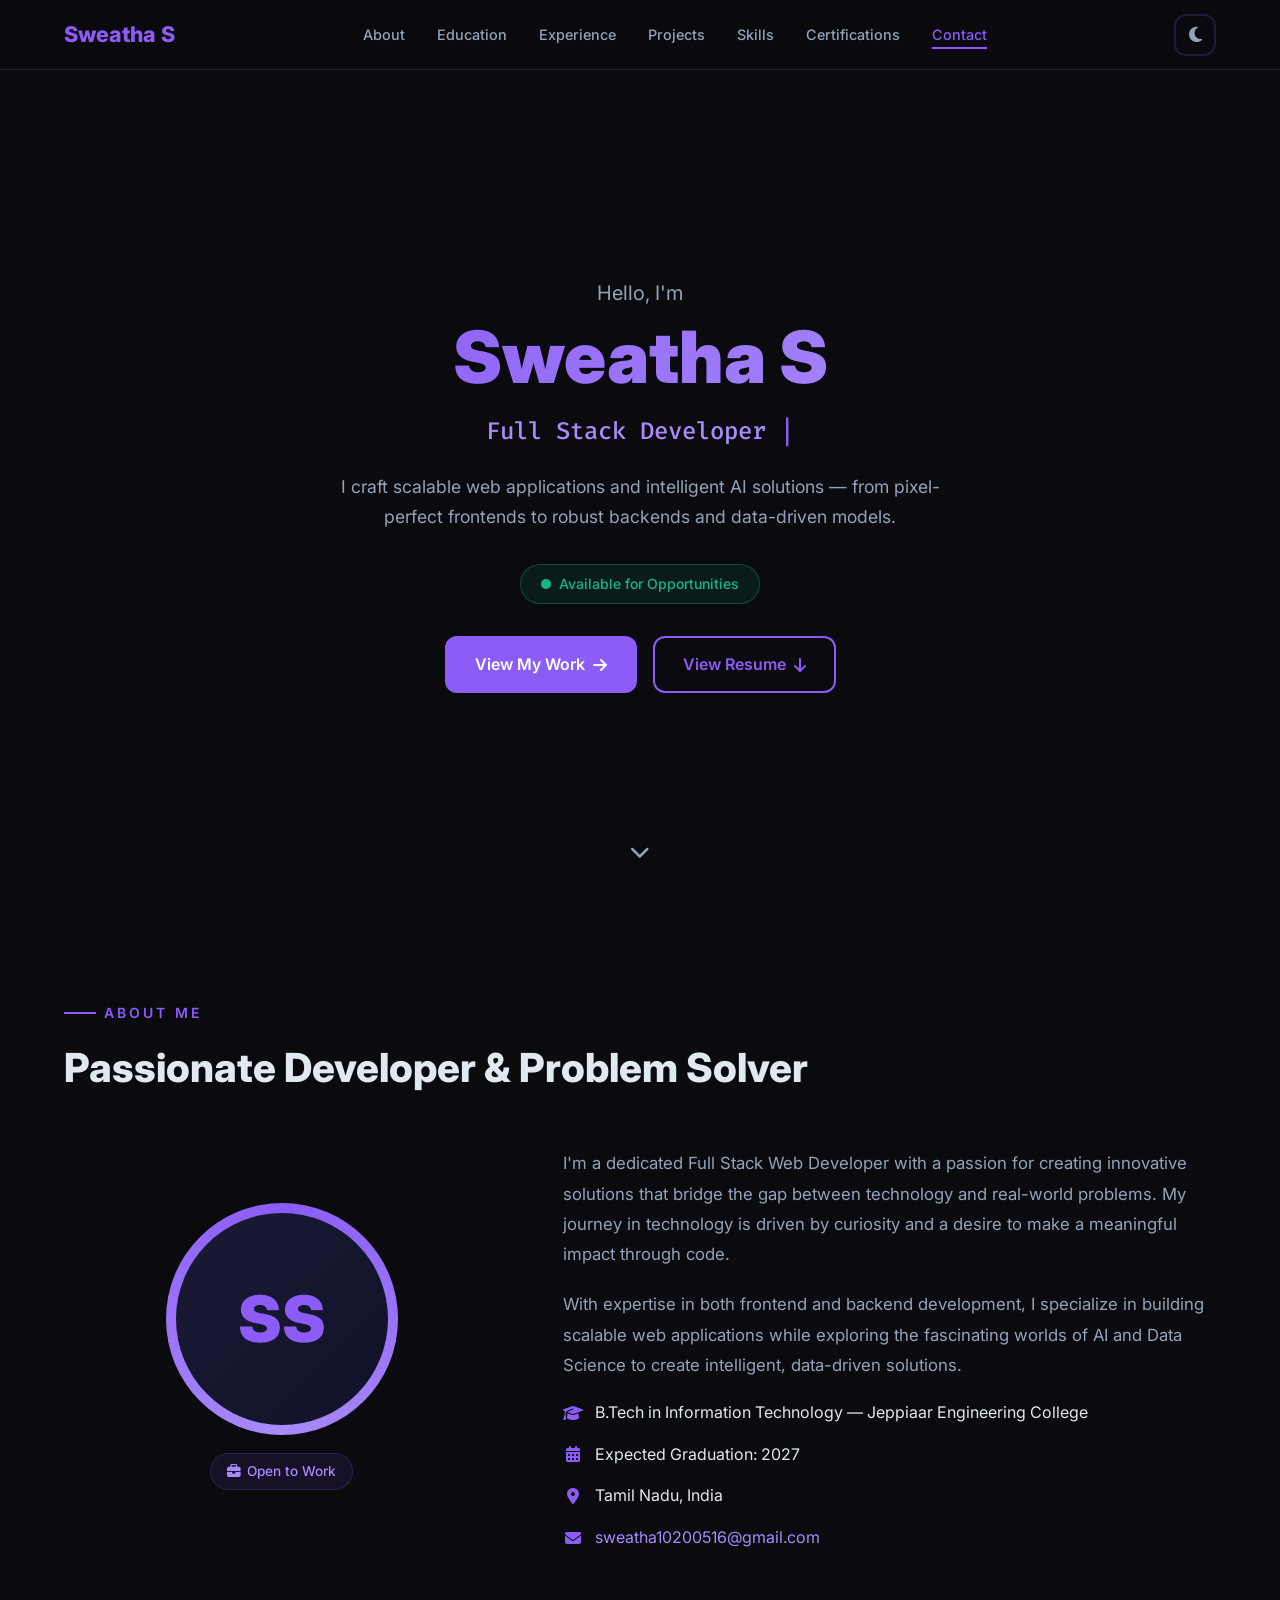
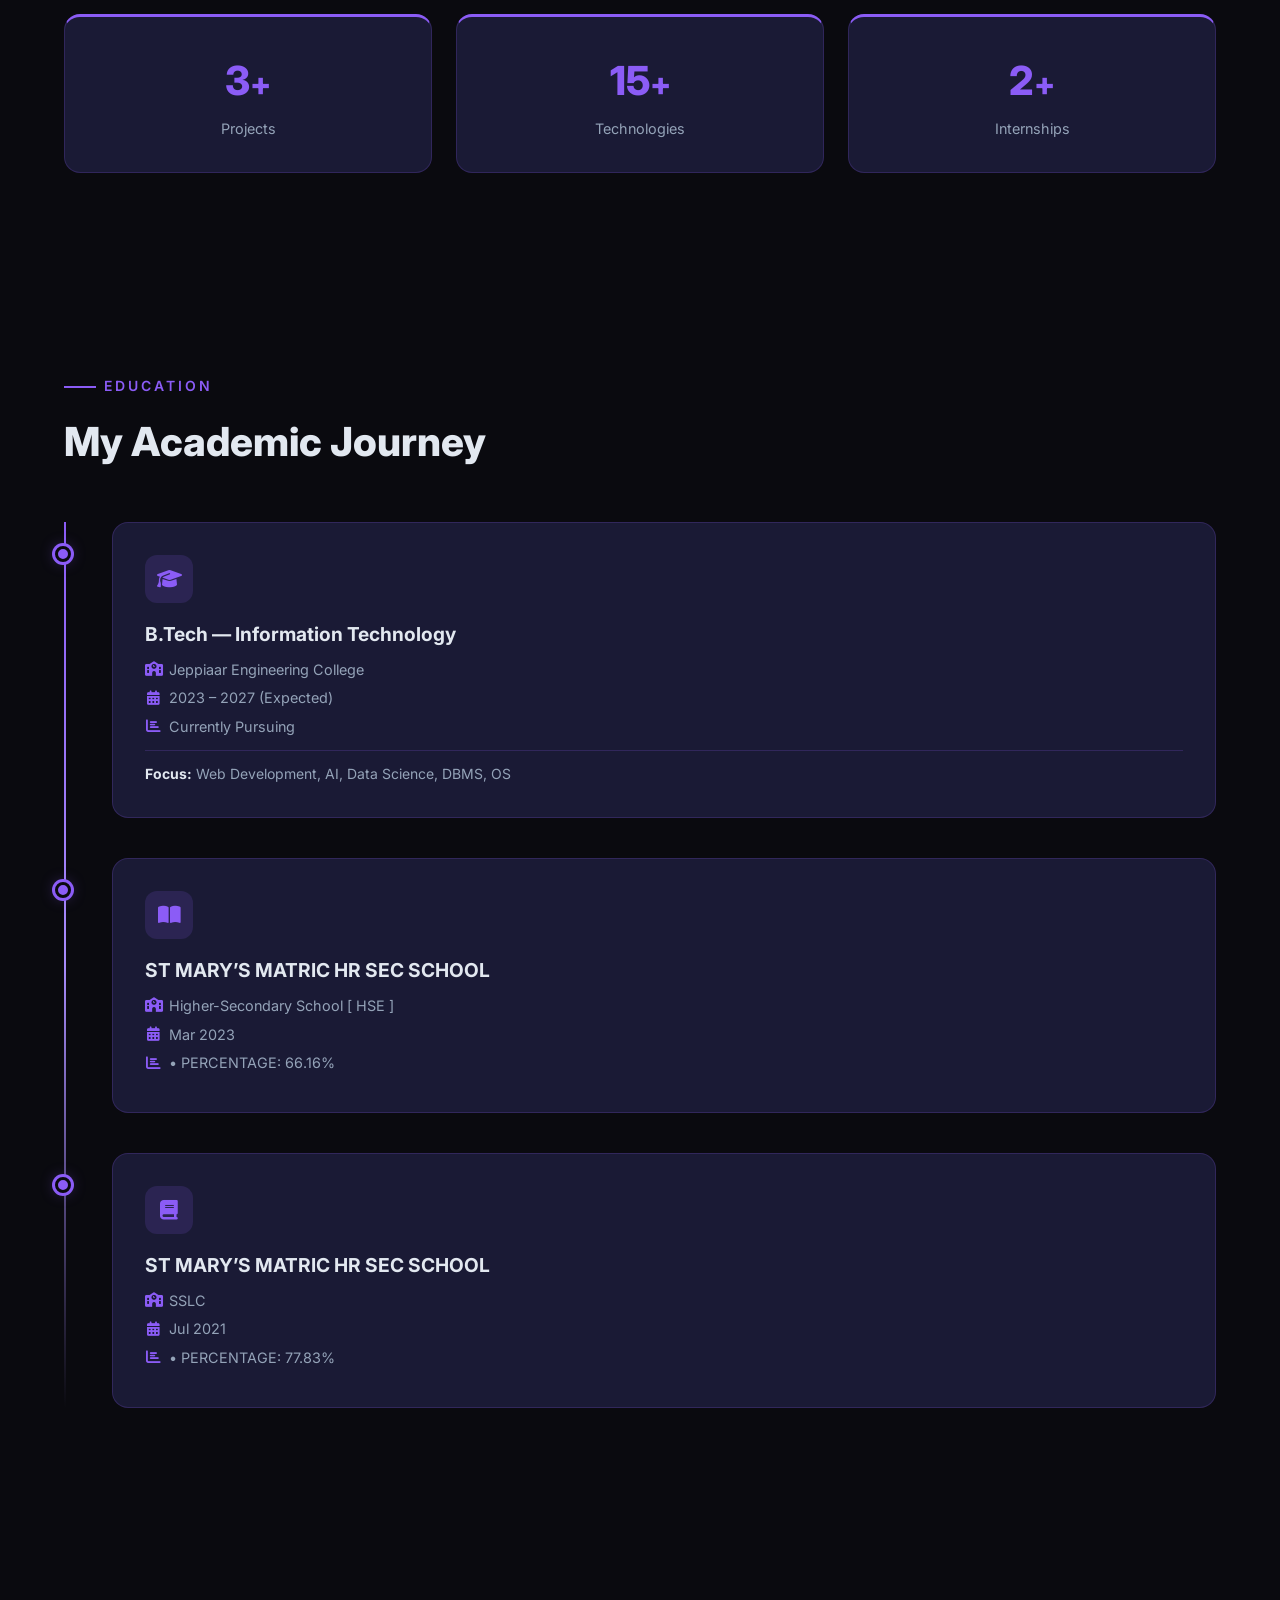
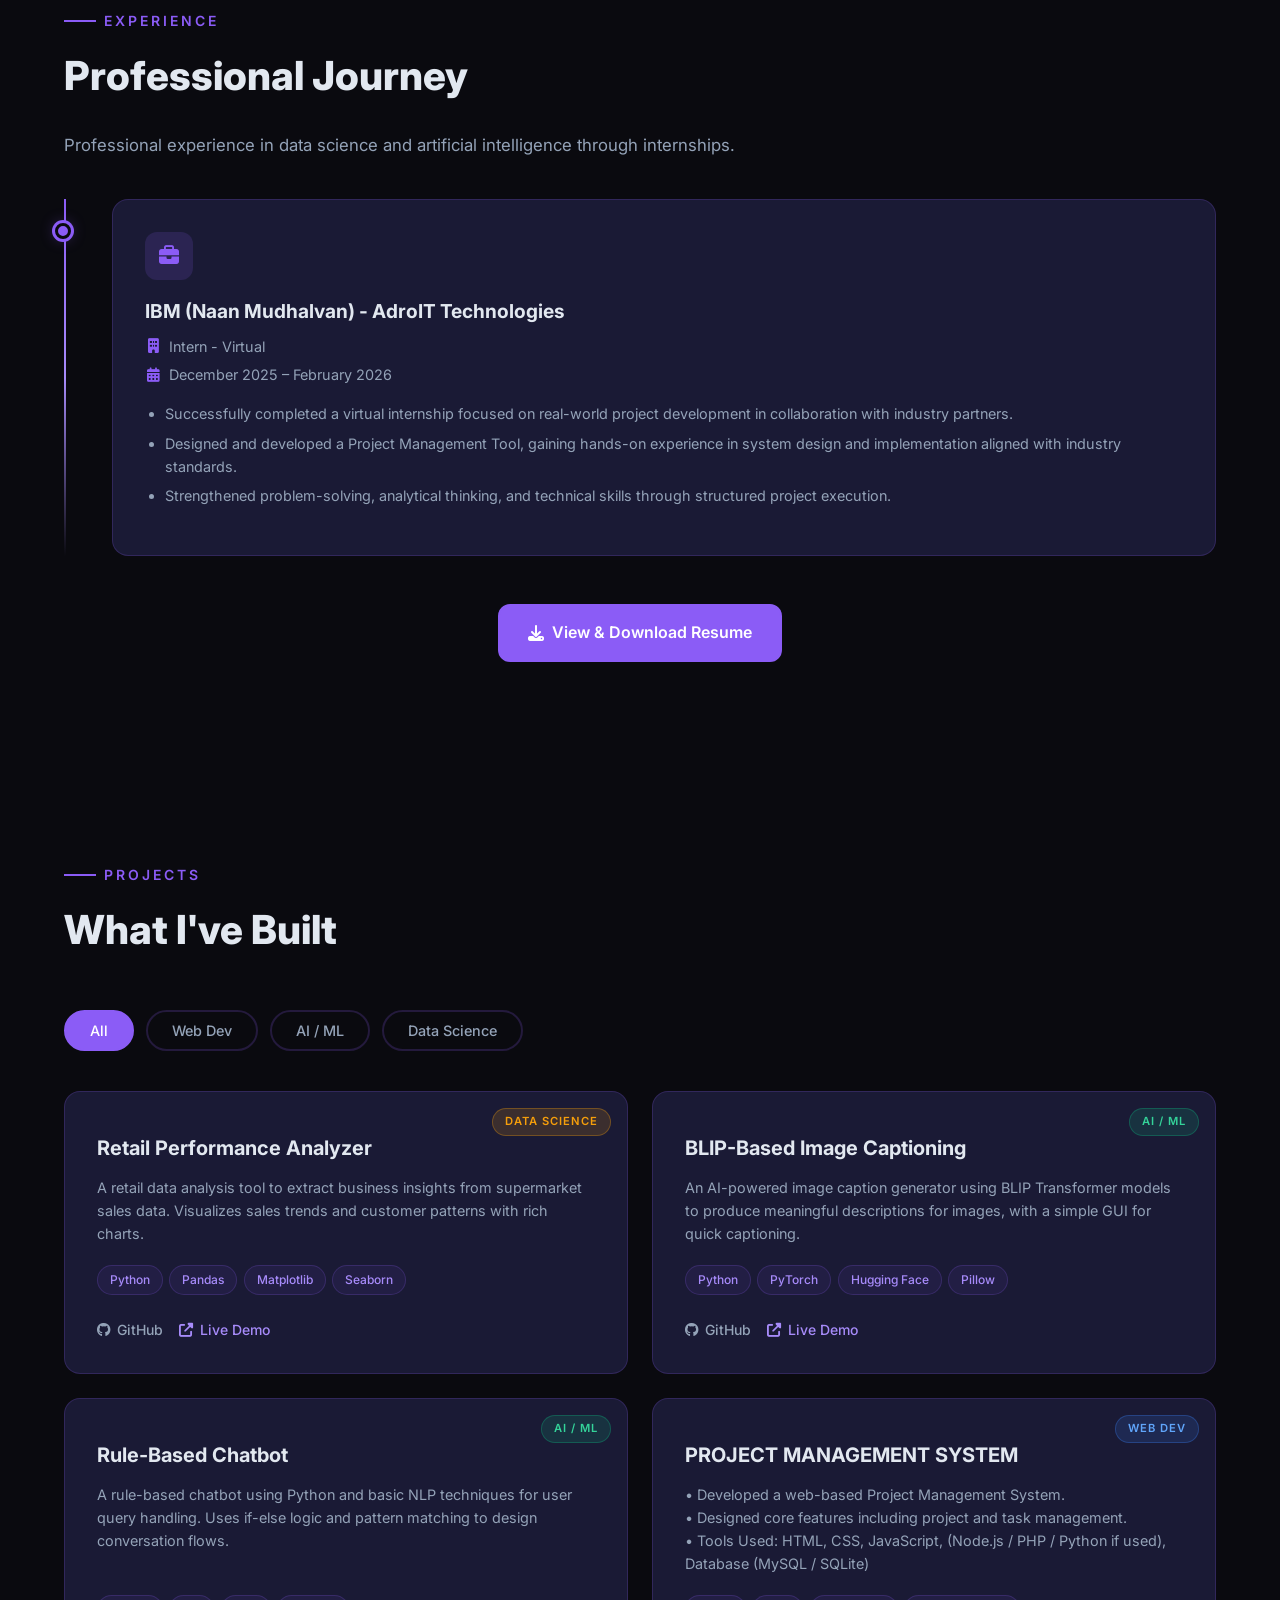
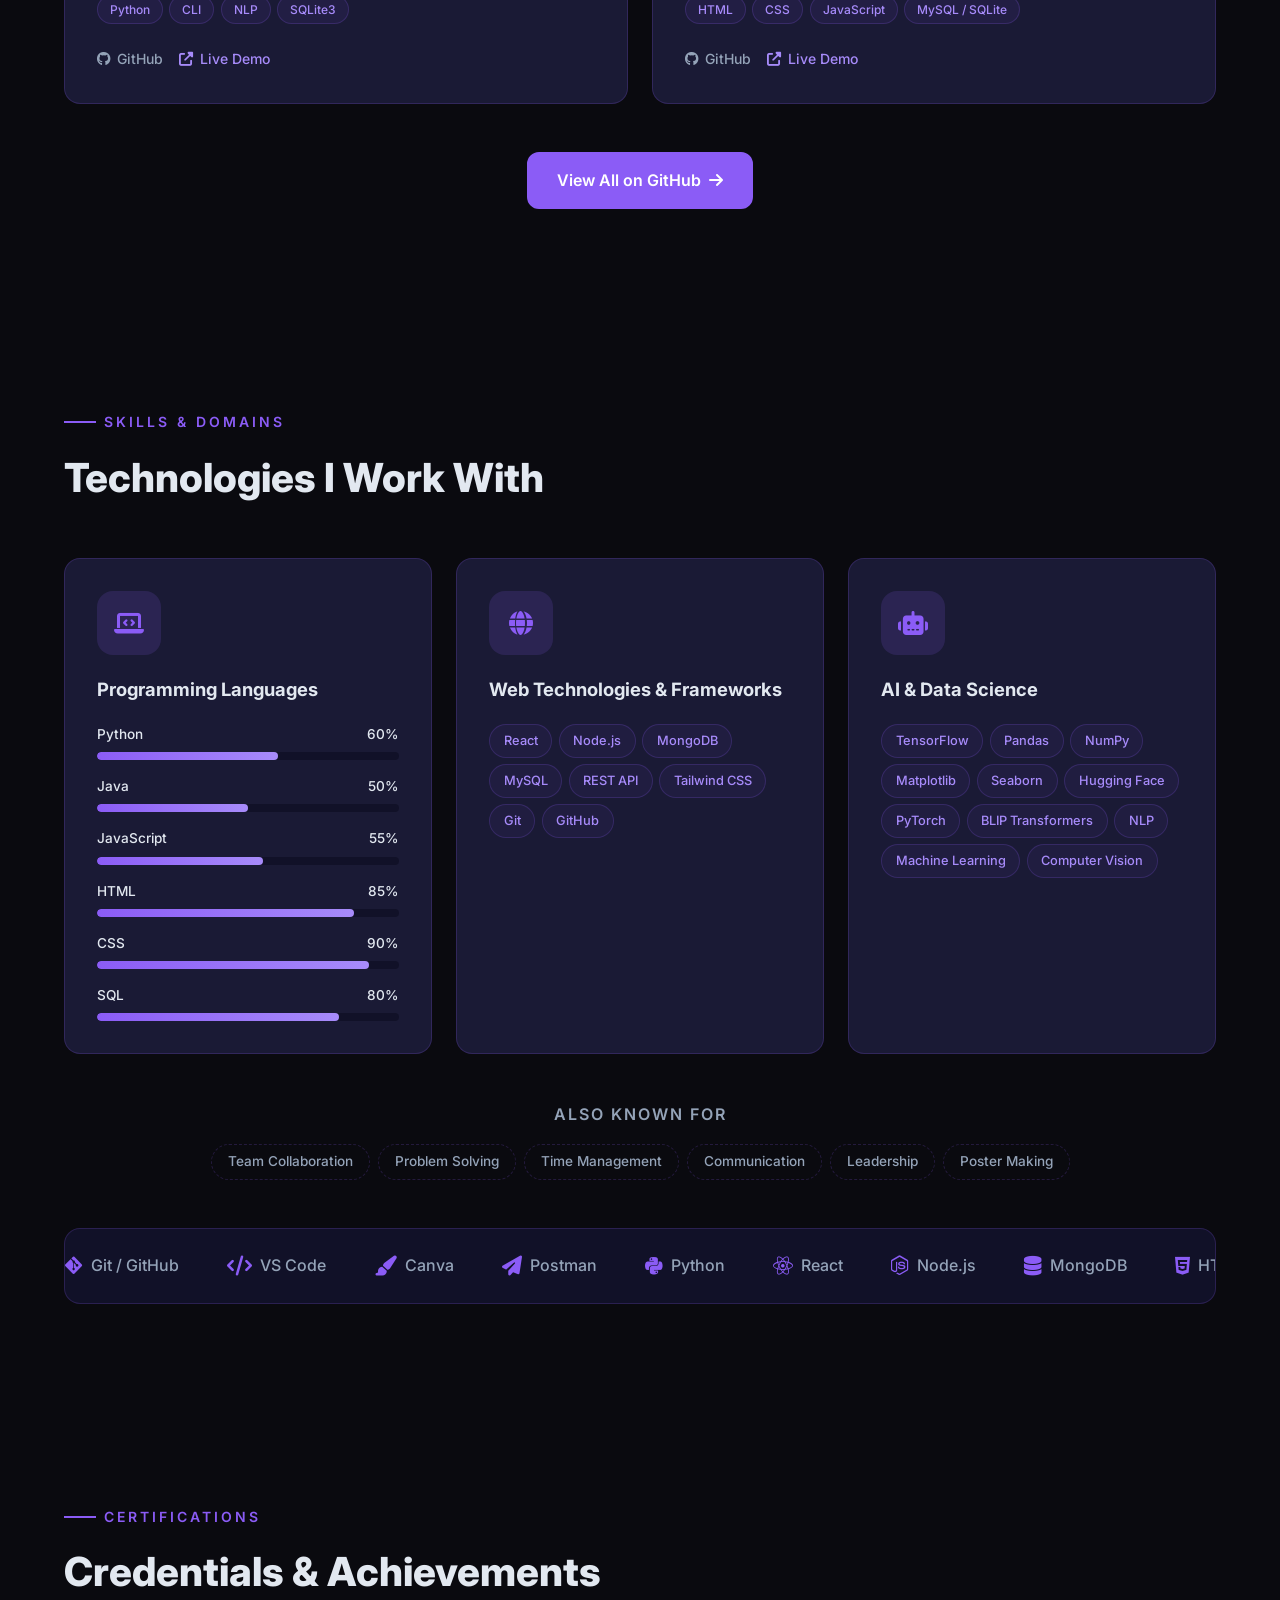
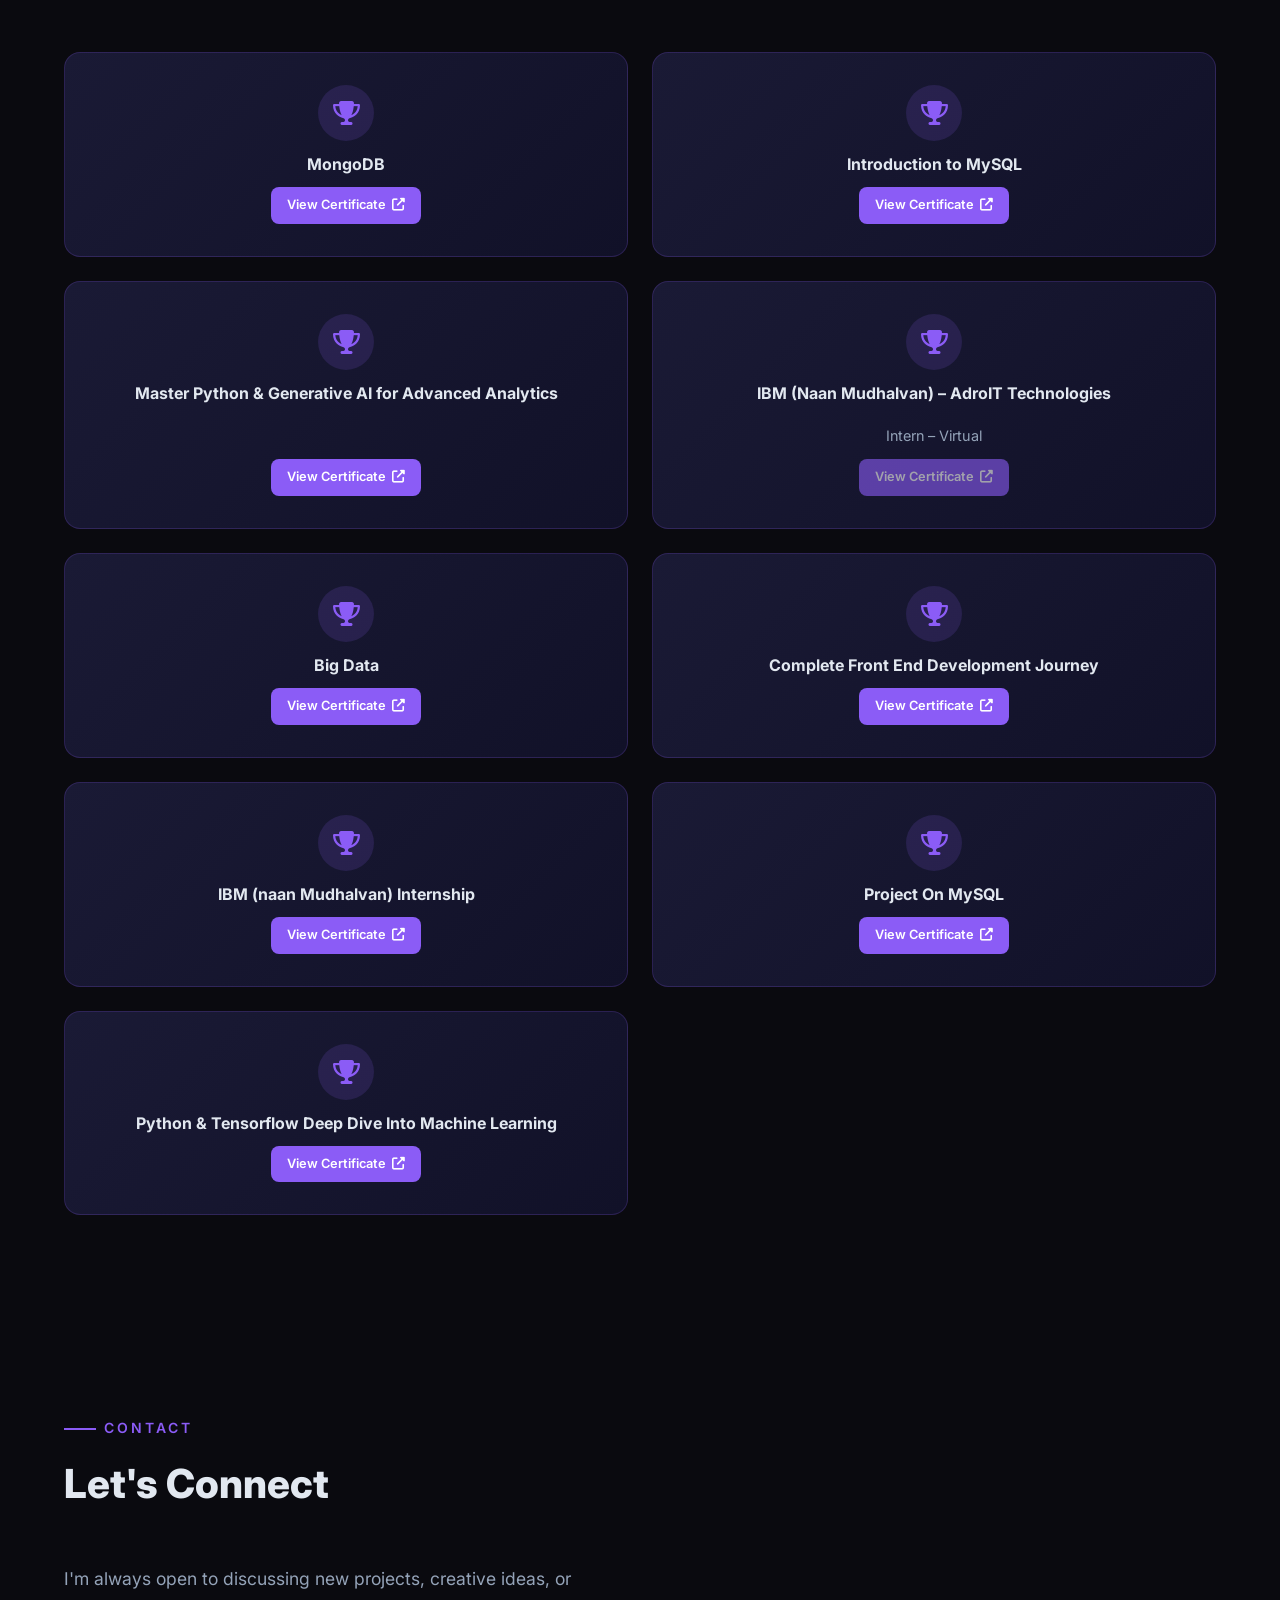
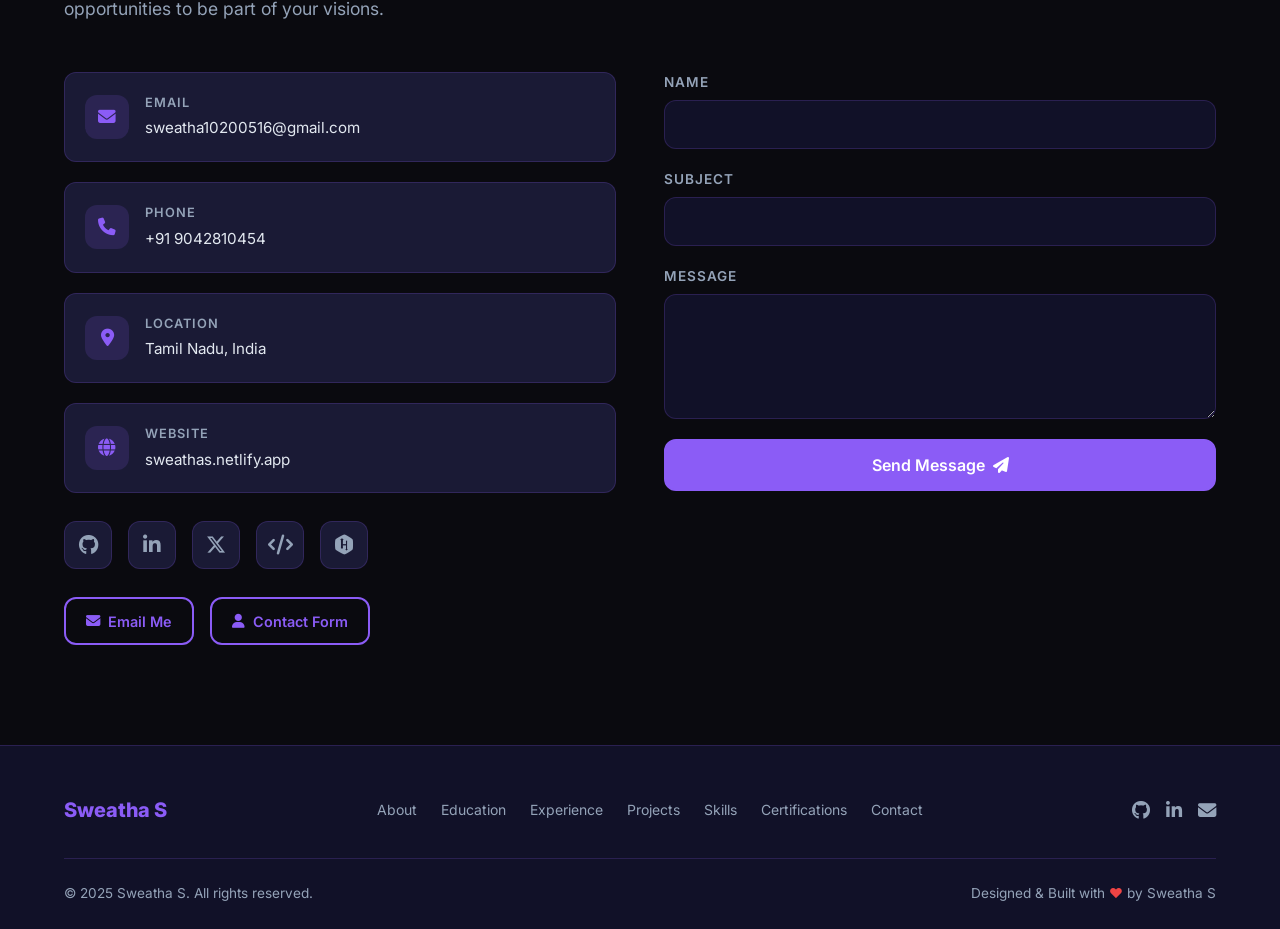
==== commit c8d84da0: "updated certificate and resume section" ====
--- a/index.html
+++ b/index.html
@@ -91,8 +91,8 @@
         <a href="#projects" class="btn btn--primary">
           View My Work <i class="fas fa-arrow-right"></i>
         </a>
-        <a href="./assets/resume.pdf" download class="btn btn--outline">
-          Download Resume <i class="fas fa-arrow-down"></i>
+        <a href="./resume.html" class="btn btn--outline">
+          View Resume <i class="fas fa-arrow-down"></i>
         </a>
       </div>
     </div>
@@ -252,8 +252,8 @@
       </div>
 
       <div class="experience__resume">
-        <a href="./assets/resume.pdf" download class="btn btn--primary">
-          <i class="fas fa-download"></i> Download Full Resume
+        <a href="./resume.html" class="btn btn--primary">
+          <i class="fas fa-download"></i> View &amp; Download Resume
         </a>
       </div>
     </div>
@@ -518,60 +518,6 @@
   </section>
 
   <!-- ============================================
-       SECTION 7: SERVICES
-  ============================================ -->
-  <section class="services section" id="services">
-    <div class="container">
-      <div class="section__label">Services</div>
-      <h2 class="section__title">What I Offer</h2>
-
-      <div class="services__grid">
-        <!-- Card 1: Web Creation -->
-        <div class="services__card">
-          <div class="services__icon"><i class="fas fa-globe"></i></div>
-          <h3 class="services__title">Web Creation</h3>
-          <p class="services__desc">Building responsive, modern websites and web applications with cutting-edge technologies.</p>
-          <ul class="services__list">
-            <li><i class="fas fa-check"></i> Responsive Design</li>
-            <li><i class="fas fa-check"></i> Modern UI/UX</li>
-            <li><i class="fas fa-check"></i> Performance Optimization</li>
-            <li><i class="fas fa-check"></i> SEO-Friendly</li>
-            <li><i class="fas fa-check"></i> Cross-browser Compatibility</li>
-          </ul>
-        </div>
-
-        <!-- Card 2: Data Analysis -->
-        <div class="services__card">
-          <div class="services__icon"><i class="fas fa-chart-bar"></i></div>
-          <h3 class="services__title">Data Analysis</h3>
-          <p class="services__desc">Extracting insights from data through comprehensive analysis and visualization.</p>
-          <ul class="services__list">
-            <li><i class="fas fa-check"></i> Data Visualization</li>
-            <li><i class="fas fa-check"></i> Statistical Analysis</li>
-            <li><i class="fas fa-check"></i> Report Generation</li>
-            <li><i class="fas fa-check"></i> Dashboard Creation</li>
-            <li><i class="fas fa-check"></i> Predictive Analytics</li>
-          </ul>
-        </div>
-
-        <!-- Card 3: AI Model Creation -->
-        <div class="services__card">
-          <div class="services__icon"><i class="fas fa-robot"></i></div>
-          <h3 class="services__title">AI Model Creation</h3>
-          <p class="services__desc">Developing intelligent models and machine learning solutions for various business needs.</p>
-          <ul class="services__list">
-            <li><i class="fas fa-check"></i> Machine Learning Models</li>
-            <li><i class="fas fa-check"></i> Natural Language Processing</li>
-            <li><i class="fas fa-check"></i> Computer Vision</li>
-            <li><i class="fas fa-check"></i> Model Deployment</li>
-            <li><i class="fas fa-check"></i> AI Integration</li>
-          </ul>
-        </div>
-      </div>
-    </div>
-  </section>
-
-  <!-- ============================================
        SECTION 8: CERTIFICATIONS
   ============================================ -->
   <section class="certifications section" id="certifications">
@@ -584,8 +530,8 @@
         <div class="certifications__card">
           <div class="certifications__card-icon"><i class="fas fa-trophy"></i></div>
           <h3 class="certifications__card-title">MongoDB</h3>
-          <a href="#" class="certifications__view-btn">
-            View Details <i class="fas fa-external-link-alt"></i>
+          <a href="./certificate/" class="certifications__view-btn" target="_blank" rel="noopener">
+            View Certificate <i class="fas fa-external-link-alt"></i>
           </a>
         </div>
 
@@ -593,8 +539,8 @@
         <div class="certifications__card">
           <div class="certifications__card-icon"><i class="fas fa-trophy"></i></div>
           <h3 class="certifications__card-title">Introduction to MySQL</h3>
-          <a href="#" class="certifications__view-btn">
-            View Details <i class="fas fa-external-link-alt"></i>
+          <a href="./certificate/" class="certifications__view-btn" target="_blank" rel="noopener">
+            View Certificate <i class="fas fa-external-link-alt"></i>
           </a>
         </div>
 
@@ -602,8 +548,8 @@
         <div class="certifications__card">
           <div class="certifications__card-icon"><i class="fas fa-trophy"></i></div>
           <h3 class="certifications__card-title">Master Python &amp; Generative AI for Advanced Analytics</h3>
-          <a href="#" class="certifications__view-btn">
-            View Details <i class="fas fa-external-link-alt"></i>
+          <a href="./certificate/" class="certifications__view-btn" target="_blank" rel="noopener">
+            View Certificate <i class="fas fa-external-link-alt"></i>
           </a>
         </div>
 
@@ -612,8 +558,8 @@
           <div class="certifications__card-icon"><i class="fas fa-trophy"></i></div>
           <h3 class="certifications__card-title">IBM (Naan Mudhalvan) &ndash; AdroIT Technologies</h3>
           <p class="certifications__card-subtitle">Intern &ndash; Virtual</p>
-          <a href="#" class="certifications__view-btn">
-            View Details <i class="fas fa-external-link-alt"></i>
+          <a href="./certificate/" class="certifications__view-btn" target="_blank" rel="noopener">
+            View Certificate <i class="fas fa-external-link-alt"></i>
           </a>
         </div>
       </div>
@@ -758,6 +704,17 @@
     <i class="fas fa-arrow-up"></i>
   </button>
 
+  <!-- Media Modal -->
+  <div class="media-modal" id="mediaModal" aria-hidden="true" role="dialog" aria-modal="true" aria-label="Certificate preview">
+    <div class="media-modal__backdrop" data-close-modal></div>
+    <div class="media-modal__panel" role="document">
+      <button type="button" class="media-modal__close" id="mediaModalClose" aria-label="Close modal">
+        <i class="fas fa-xmark"></i>
+      </button>
+      <div class="media-modal__body" id="mediaModalBody"></div>
+    </div>
+  </div>
+
   <script src="script.js"></script>
 </body>
 </html>
--- a/style.css
+++ b/style.css
@@ -989,68 +989,6 @@
 }
 
 /* ==============================================
-   SERVICES
-   ============================================== */
-.services__grid {
-  display: grid;
-  grid-template-columns: repeat(3, 1fr);
-  gap: 1.5rem;
-}
-.services__card {
-  background: var(--card);
-  border: 1px solid var(--border);
-  border-radius: 16px;
-  padding: 2rem;
-  transition: all var(--transition);
-}
-.services__card:hover {
-  transform: translateY(-6px);
-  box-shadow: 0 15px 40px var(--accent-glow);
-  border-color: var(--accent);
-}
-.services__icon {
-  width: 64px;
-  height: 64px;
-  border-radius: 16px;
-  background: rgba(139, 92, 246, 0.15);
-  color: var(--accent);
-  display: flex;
-  align-items: center;
-  justify-content: center;
-  font-size: 1.5rem;
-  margin-bottom: 1.25rem;
-}
-.services__title {
-  font-size: 1.2rem;
-  font-weight: 700;
-  color: var(--text);
-  margin-bottom: 0.75rem;
-}
-.services__desc {
-  font-size: 0.9rem;
-  color: var(--muted);
-  line-height: 1.6;
-  margin-bottom: 1.25rem;
-}
-.services__list {
-  list-style: none;
-  display: flex;
-  flex-direction: column;
-  gap: 0.5rem;
-}
-.services__list li {
-  font-size: 0.875rem;
-  color: var(--text);
-  display: flex;
-  align-items: center;
-  gap: 0.5rem;
-}
-.services__list li i {
-  color: var(--success);
-  font-size: 0.75rem;
-}
-
-/* ==============================================
    CERTIFICATIONS
    ============================================== */
 .certifications__grid {
@@ -1149,6 +1087,79 @@
 .certifications__view-btn:hover {
   background: var(--accent-light);
   box-shadow: 0 0 20px var(--accent-glow);
+}
+.certifications__view-btn--disabled {
+  opacity: 0.6;
+  pointer-events: none;
+  cursor: not-allowed;
+}
+
+/* ==============================================
+   MEDIA MODAL
+   ============================================== */
+.media-modal {
+  position: fixed;
+  inset: 0;
+  z-index: 2000;
+  display: none;
+}
+.media-modal--open {
+  display: block;
+}
+.media-modal__backdrop {
+  position: absolute;
+  inset: 0;
+  background: rgba(10, 10, 15, 0.78);
+  backdrop-filter: blur(8px);
+  -webkit-backdrop-filter: blur(8px);
+  opacity: 0;
+  transition: opacity 0.25s ease;
+}
+.media-modal--open .media-modal__backdrop {
+  opacity: 1;
+}
+.media-modal__panel {
+  position: relative;
+  width: min(88vw, 680px);
+  max-height: 88vh;
+  margin: 6vh auto;
+  background: var(--surface);
+  border: 1px solid var(--border);
+  border-radius: 16px;
+  overflow: hidden;
+  transform: translateY(24px) scale(0.98);
+  opacity: 0;
+  transition: transform 0.3s ease, opacity 0.3s ease;
+  box-shadow: 0 25px 60px rgba(0, 0, 0, 0.45);
+}
+.media-modal--open .media-modal__panel {
+  transform: translateY(0) scale(1);
+  opacity: 1;
+}
+.media-modal__close {
+  position: absolute;
+  top: 0.8rem;
+  right: 0.8rem;
+  width: 36px;
+  height: 36px;
+  border-radius: 10px;
+  border: 1px solid var(--border);
+  background: var(--card);
+  color: var(--text);
+  cursor: pointer;
+  z-index: 3;
+}
+.media-modal__body {
+  padding: 3.2rem 1.2rem 1.2rem;
+  overflow: auto;
+  max-height: 88vh;
+}
+.media-modal__image {
+  width: 100%;
+  height: auto;
+  border-radius: 12px;
+  border: 1px solid var(--border);
+  object-fit: contain;
 }
 
 /* ==============================================
@@ -1455,10 +1466,10 @@
   .about__stats { grid-template-columns: repeat(3, 1fr); gap: 1rem; }
 
   .skills__domains { grid-template-columns: 1fr; }
-  .services__grid { grid-template-columns: 1fr; }
   .projects__grid { grid-template-columns: 1fr; }
   .certifications__grid { grid-template-columns: repeat(2, 1fr); }
   .contact__grid { grid-template-columns: 1fr; gap: 2.5rem; }
+  .media-modal__panel { width: 94vw; max-height: 90vh; margin: 5vh auto; }
 
   .footer__top { flex-direction: column; text-align: center; }
   .footer__nav { justify-content: center; }
@@ -1473,6 +1484,7 @@
   .hero__typewriter { font-size: 1rem; }
   .hero__cta { flex-direction: column; align-items: center; }
   .hero__cta .btn { width: 100%; justify-content: center; }
+  .media-modal__body { padding: 3.2rem 0.9rem 0.9rem; }
 
   .section { padding: 60px 0; }
   .section__title { font-size: 1.75rem; margin-bottom: 2rem; }
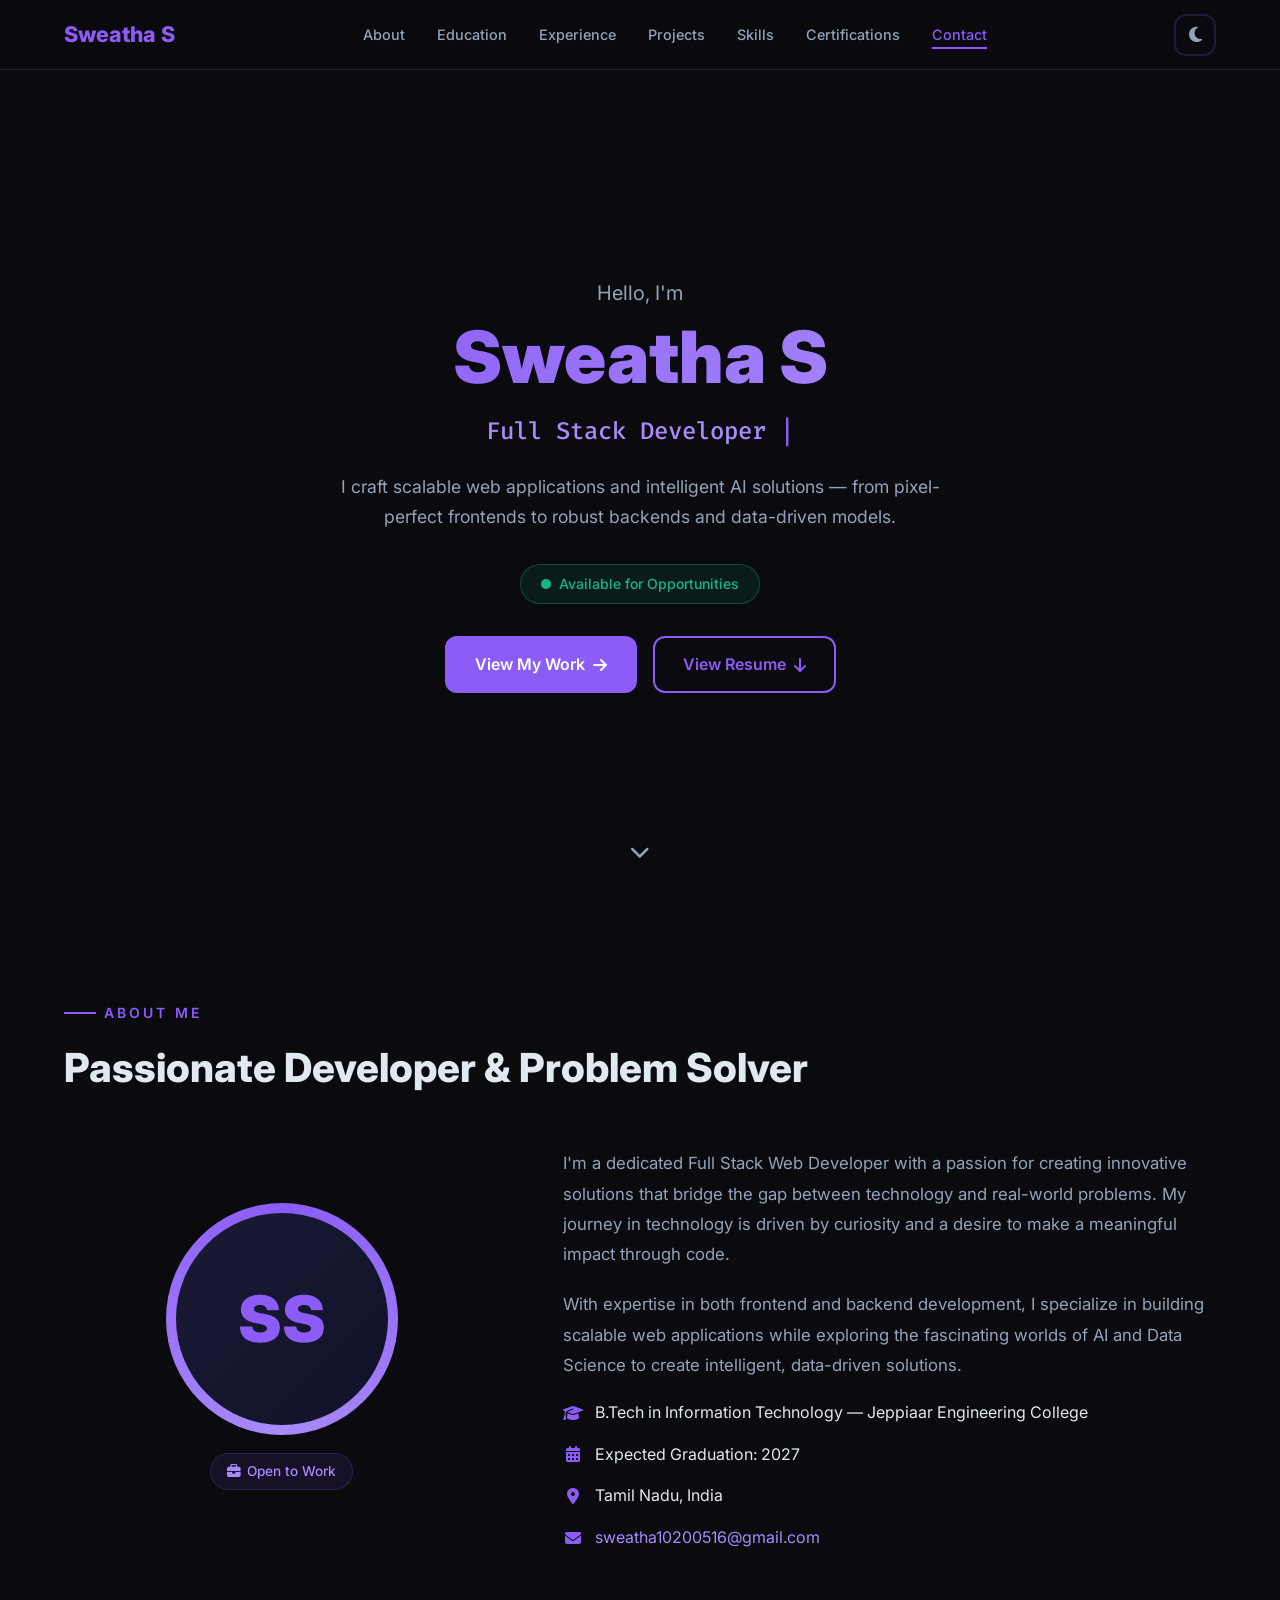
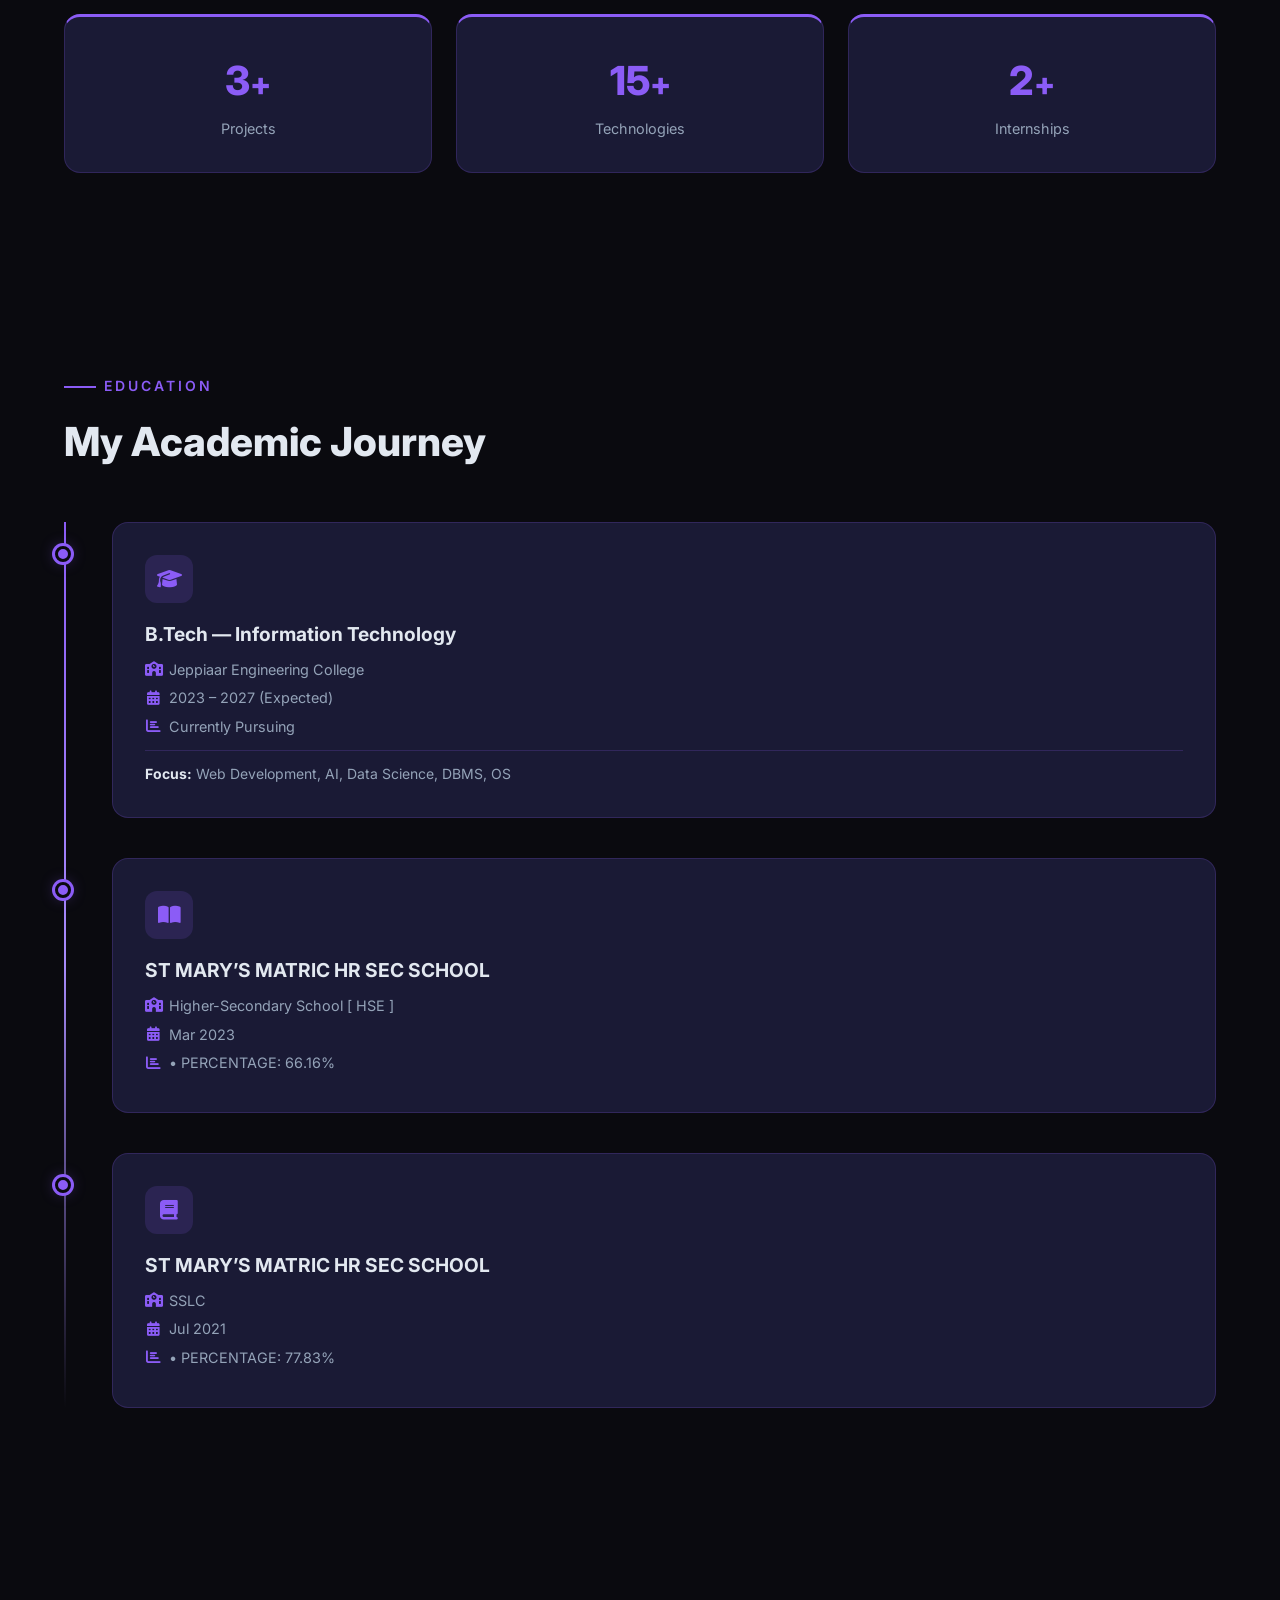
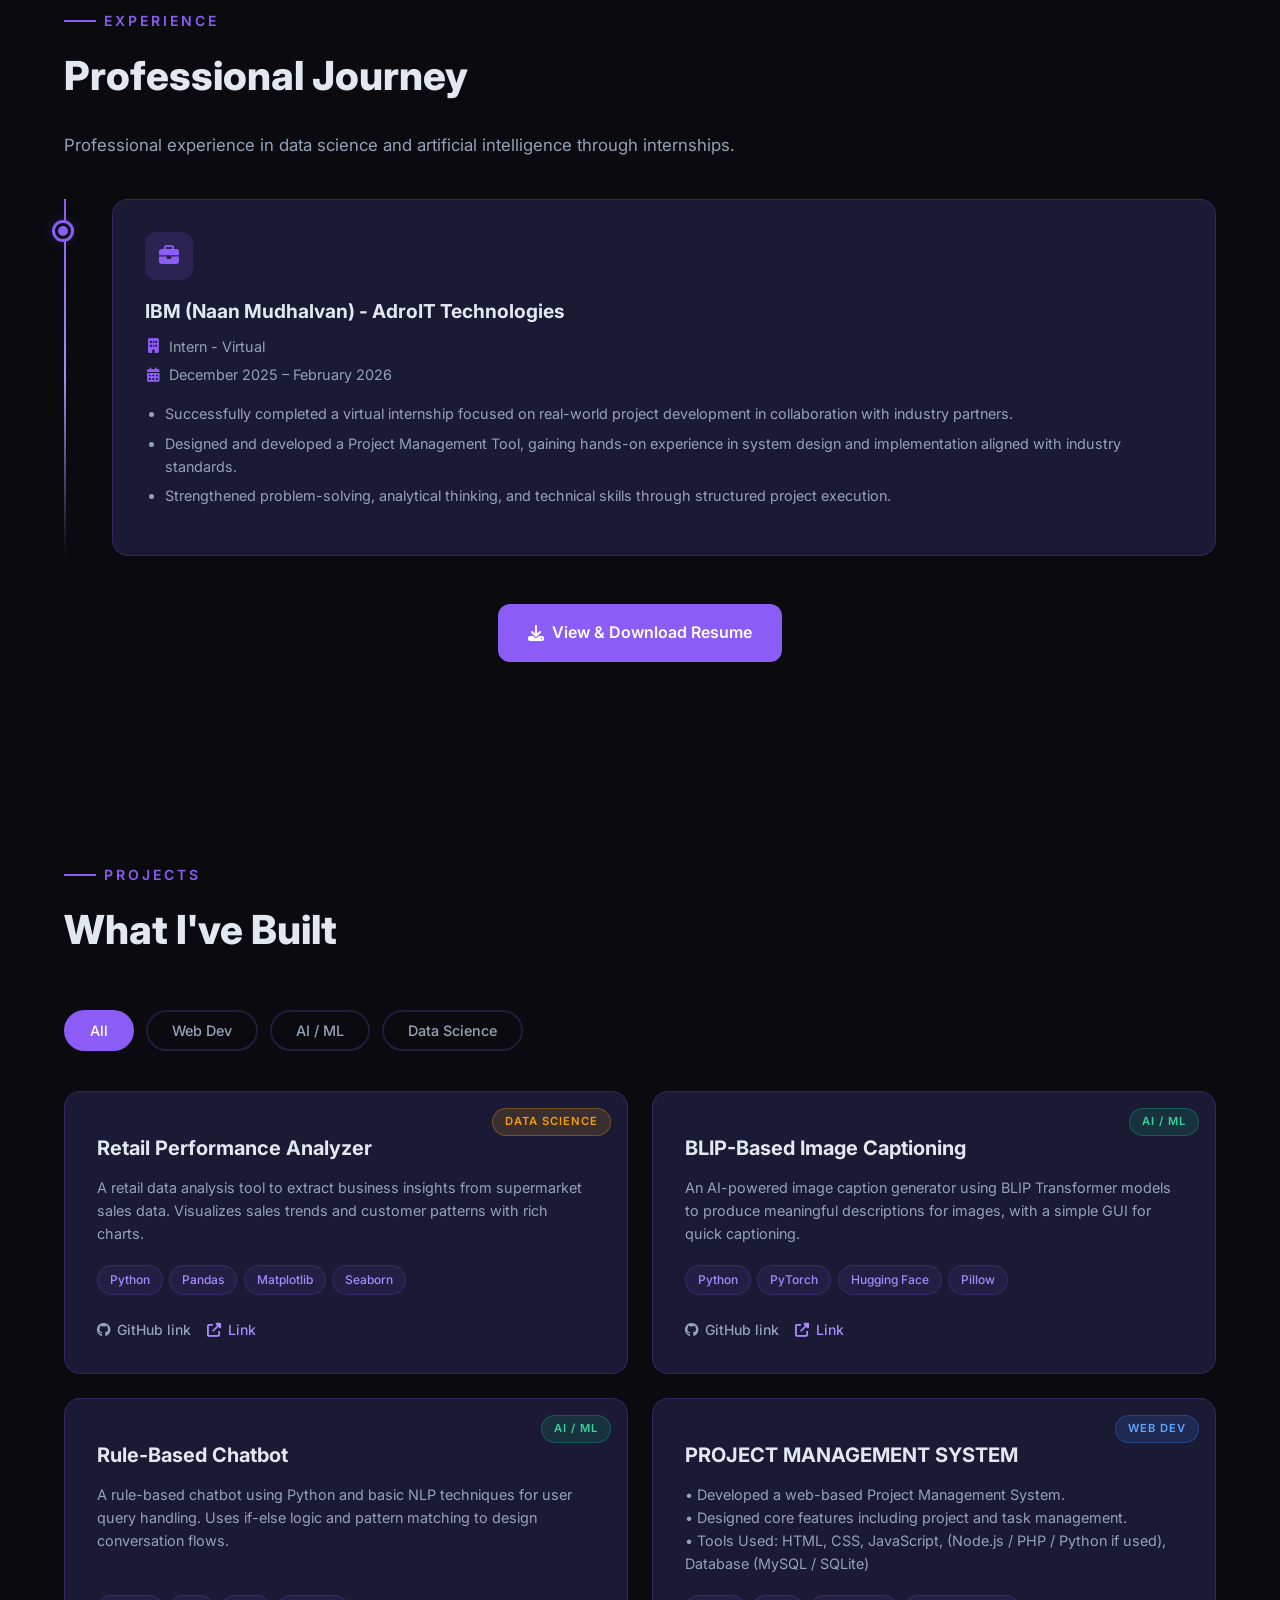
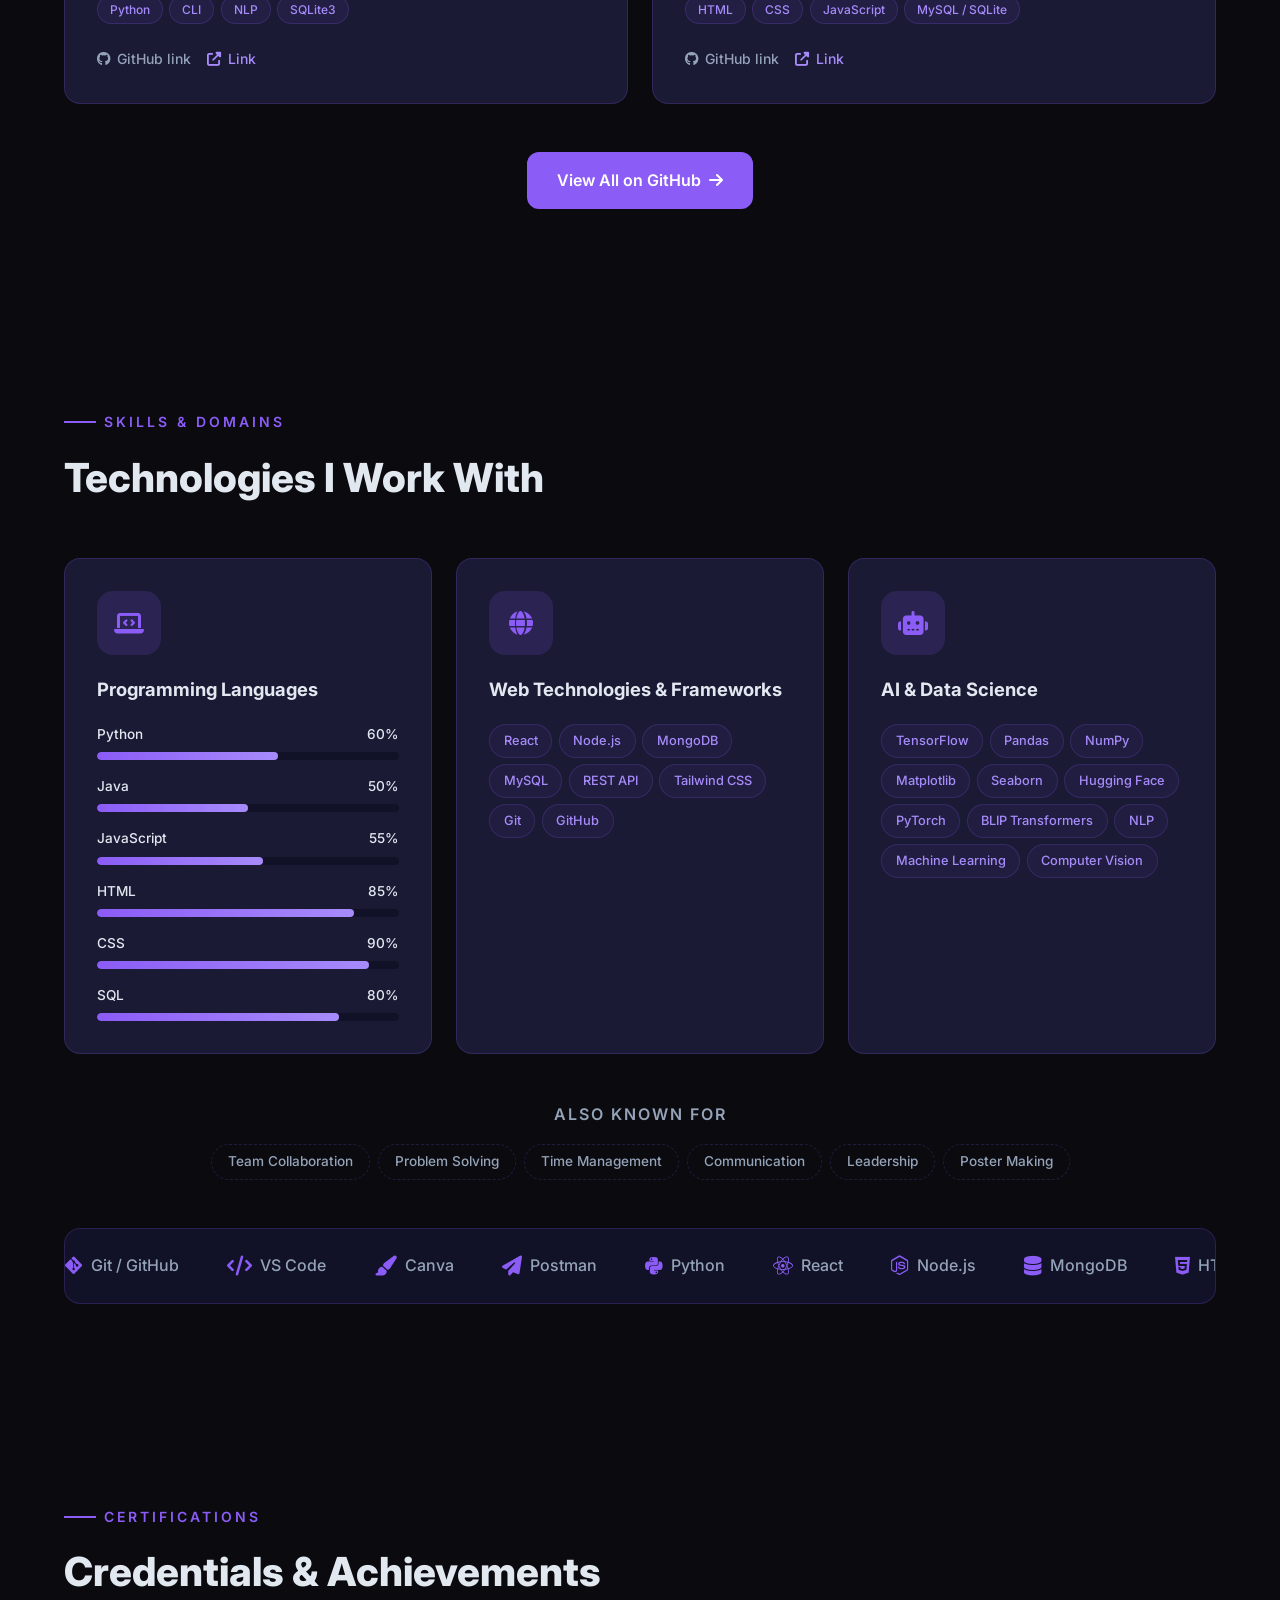
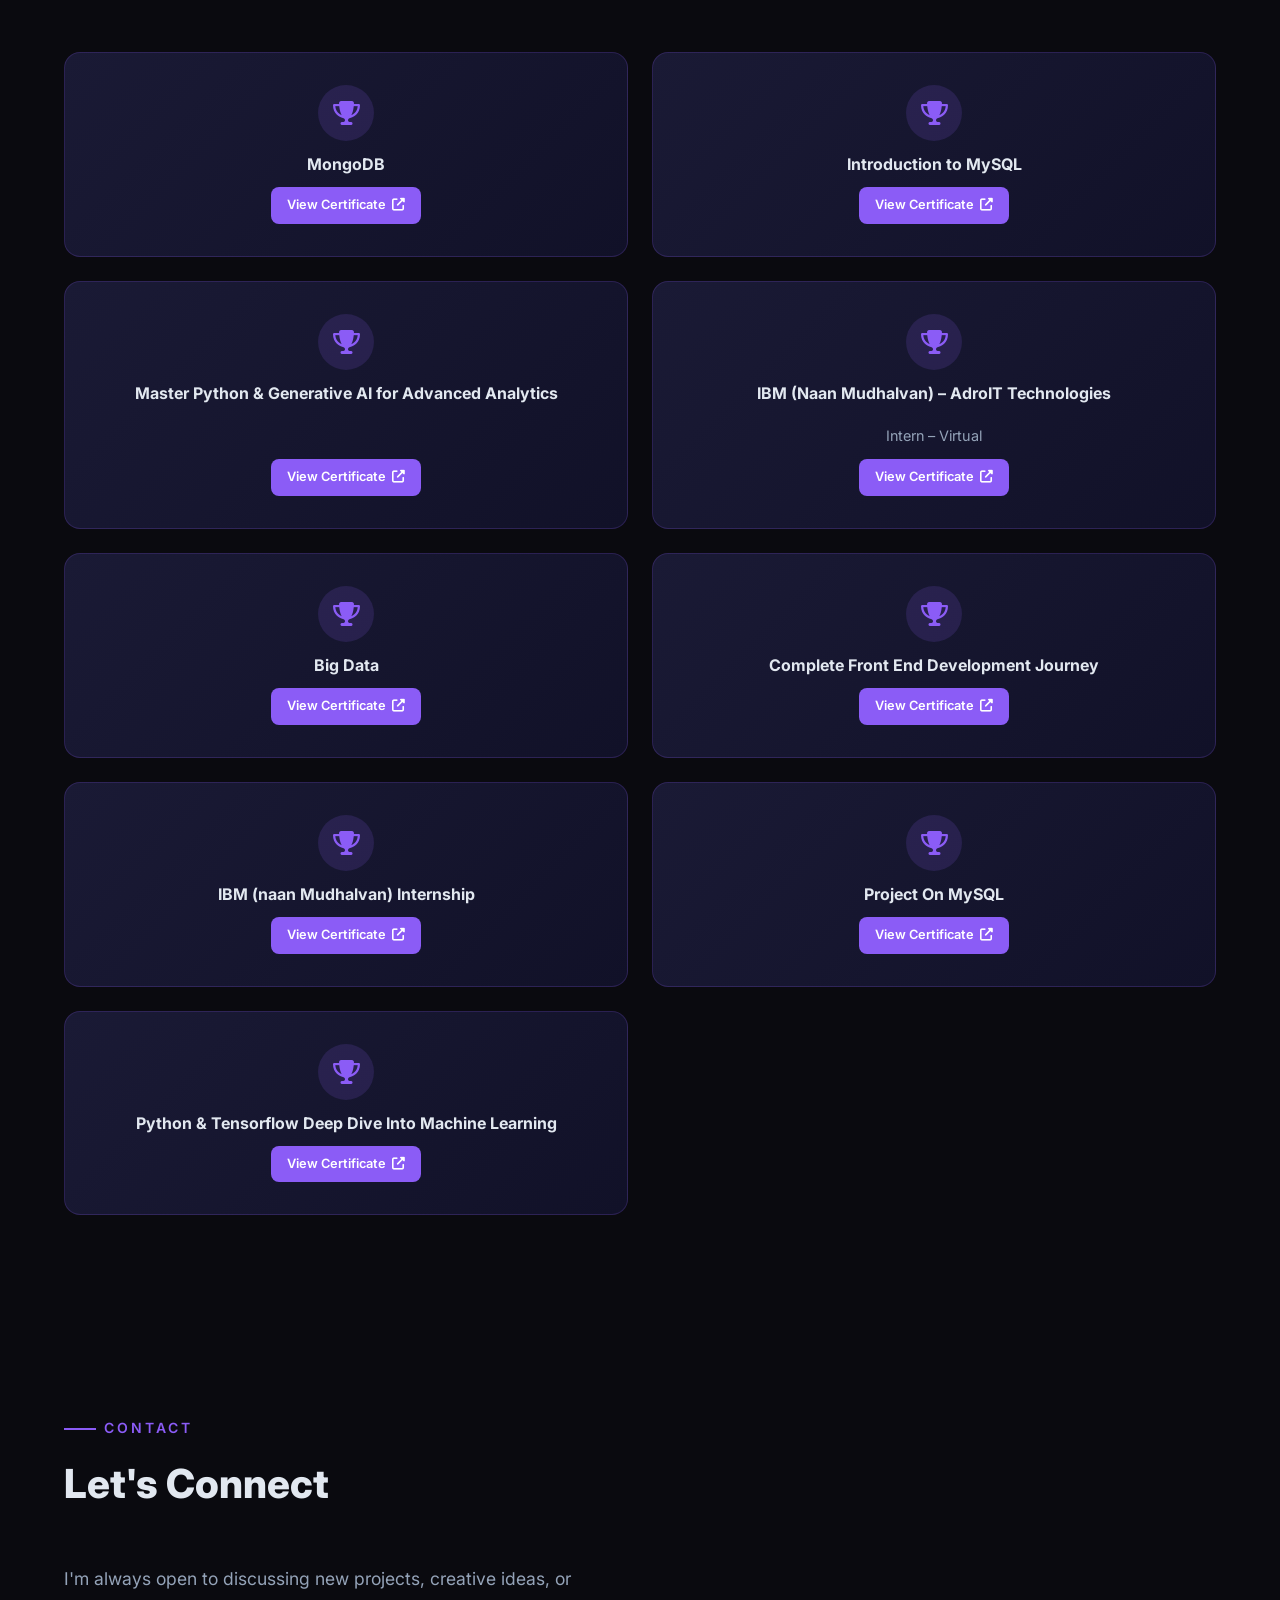
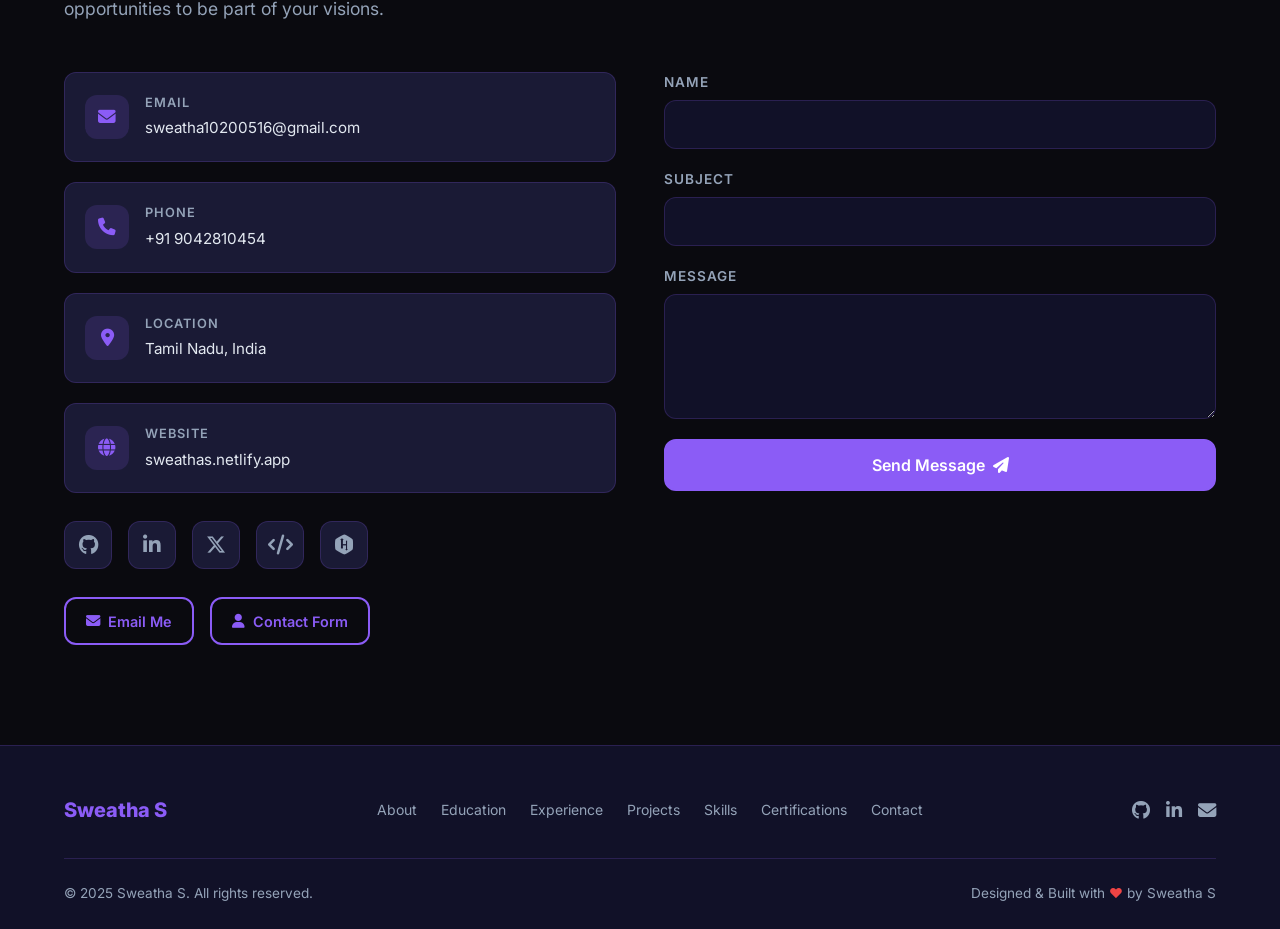
==== commit c8853dc7: "updates buttons" ====
--- a/index.html
+++ b/index.html
@@ -290,10 +290,10 @@
           </div>
           <div class="projects__card-links">
             <a href="https://github.com/sweatha2005/Retail-Performance-Analyzer" target="_blank" rel="noopener" class="projects__card-link">
-              <i class="fab fa-github"></i> GitHub
+              <i class="fab fa-github"></i> GitHub link
             </a>
             <a href="[REPLACE: Live URL]" target="_blank" rel="noopener" class="projects__card-link projects__card-link--live">
-              <i class="fas fa-external-link-alt"></i> Live Demo
+              <i class="fas fa-external-link-alt"></i> Link
             </a>
           </div>
         </div>
@@ -311,10 +311,10 @@
           </div>
           <div class="projects__card-links">
             <a href="https://github.com/sweatha2005/BLIP-Based-Image-Captioning-" target="_blank" rel="noopener" class="projects__card-link">
-              <i class="fab fa-github"></i> GitHub
+              <i class="fab fa-github"></i> GitHub link
             </a>
             <a href="[REPLACE: Live URL]" target="_blank" rel="noopener" class="projects__card-link projects__card-link--live">
-              <i class="fas fa-external-link-alt"></i> Live Demo
+              <i class="fas fa-external-link-alt"></i> Link
             </a>
           </div>
         </div>
@@ -332,10 +332,10 @@
           </div>
           <div class="projects__card-links">
             <a href="https://github.com/sweatha2005/Rule-Based-Chatbot-With-Integration-with-SQLite3" target="_blank" rel="noopener" class="projects__card-link">
-              <i class="fab fa-github"></i> GitHub
+              <i class="fab fa-github"></i> GitHub link
             </a>
             <a href="[REPLACE: Live URL]" target="_blank" rel="noopener" class="projects__card-link projects__card-link--live">
-              <i class="fas fa-external-link-alt"></i> Live Demo
+              <i class="fas fa-external-link-alt"></i> Link
             </a>
           </div>
         </div>
@@ -357,10 +357,10 @@
           </div>
           <div class="projects__card-links">
             <a href="https://github.com/sweatha2005/project-management-system" target="_blank" rel="noopener" class="projects__card-link">
-              <i class="fab fa-github"></i> GitHub
+              <i class="fab fa-github"></i> GitHub link
             </a>
             <a href="[REPLACE: Live URL]" target="_blank" rel="noopener" class="projects__card-link projects__card-link--live">
-              <i class="fas fa-external-link-alt"></i> Live Demo
+              <i class="fas fa-external-link-alt"></i> Link
             </a>
           </div>
         </div>
@@ -530,7 +530,7 @@
         <div class="certifications__card">
           <div class="certifications__card-icon"><i class="fas fa-trophy"></i></div>
           <h3 class="certifications__card-title">MongoDB</h3>
-          <a href="./certificate/" class="certifications__view-btn" target="_blank" rel="noopener">
+          <a href="./certificate/MongoDB.jpeg" class="certifications__view-btn" target="_blank" rel="noopener">
             View Certificate <i class="fas fa-external-link-alt"></i>
           </a>
         </div>
@@ -539,7 +539,7 @@
         <div class="certifications__card">
           <div class="certifications__card-icon"><i class="fas fa-trophy"></i></div>
           <h3 class="certifications__card-title">Introduction to MySQL</h3>
-          <a href="./certificate/" class="certifications__view-btn" target="_blank" rel="noopener">
+          <a href="./certificate/Introduction%20to%20MySQL.jpeg" class="certifications__view-btn" target="_blank" rel="noopener">
             View Certificate <i class="fas fa-external-link-alt"></i>
           </a>
         </div>
@@ -548,7 +548,7 @@
         <div class="certifications__card">
           <div class="certifications__card-icon"><i class="fas fa-trophy"></i></div>
           <h3 class="certifications__card-title">Master Python &amp; Generative AI for Advanced Analytics</h3>
-          <a href="./certificate/" class="certifications__view-btn" target="_blank" rel="noopener">
+          <a href="./certificate/Master%20Python%20%26%20Generative%20AI%20for%20Advanced%20Analytics.jpeg" class="certifications__view-btn" target="_blank" rel="noopener">
             View Certificate <i class="fas fa-external-link-alt"></i>
           </a>
         </div>
@@ -558,7 +558,7 @@
           <div class="certifications__card-icon"><i class="fas fa-trophy"></i></div>
           <h3 class="certifications__card-title">IBM (Naan Mudhalvan) &ndash; AdroIT Technologies</h3>
           <p class="certifications__card-subtitle">Intern &ndash; Virtual</p>
-          <a href="./certificate/" class="certifications__view-btn" target="_blank" rel="noopener">
+          <a href="./certificate/IBM%20(Naan%20Mudhalvan)%20%20Internship.jpeg" class="certifications__view-btn" target="_blank" rel="noopener">
             View Certificate <i class="fas fa-external-link-alt"></i>
           </a>
         </div>
--- a/style.css
+++ b/style.css
@@ -1083,6 +1083,9 @@
   color: #fff;
   transition: all var(--transition);
   margin-top: auto;
+  cursor: pointer;
+  position: relative;
+  z-index: 2;
 }
 .certifications__view-btn:hover {
   background: var(--accent-light);
